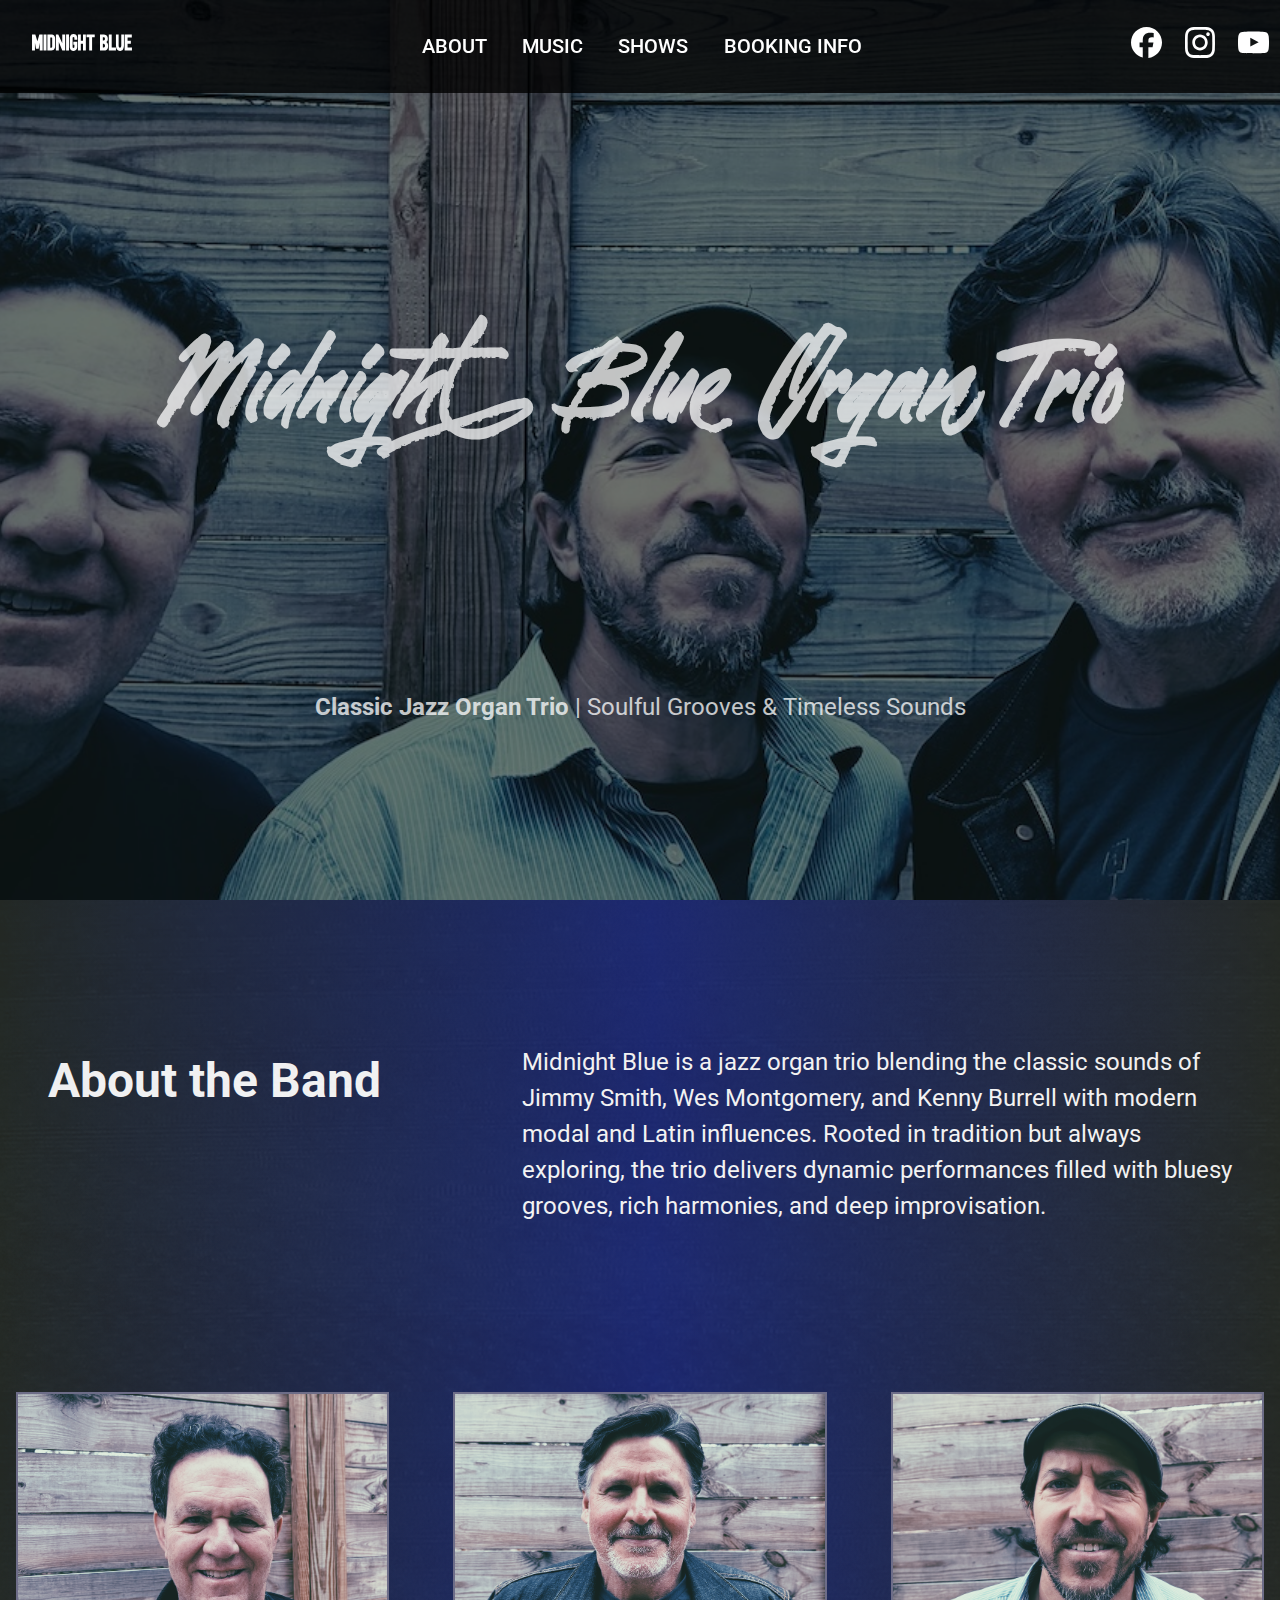
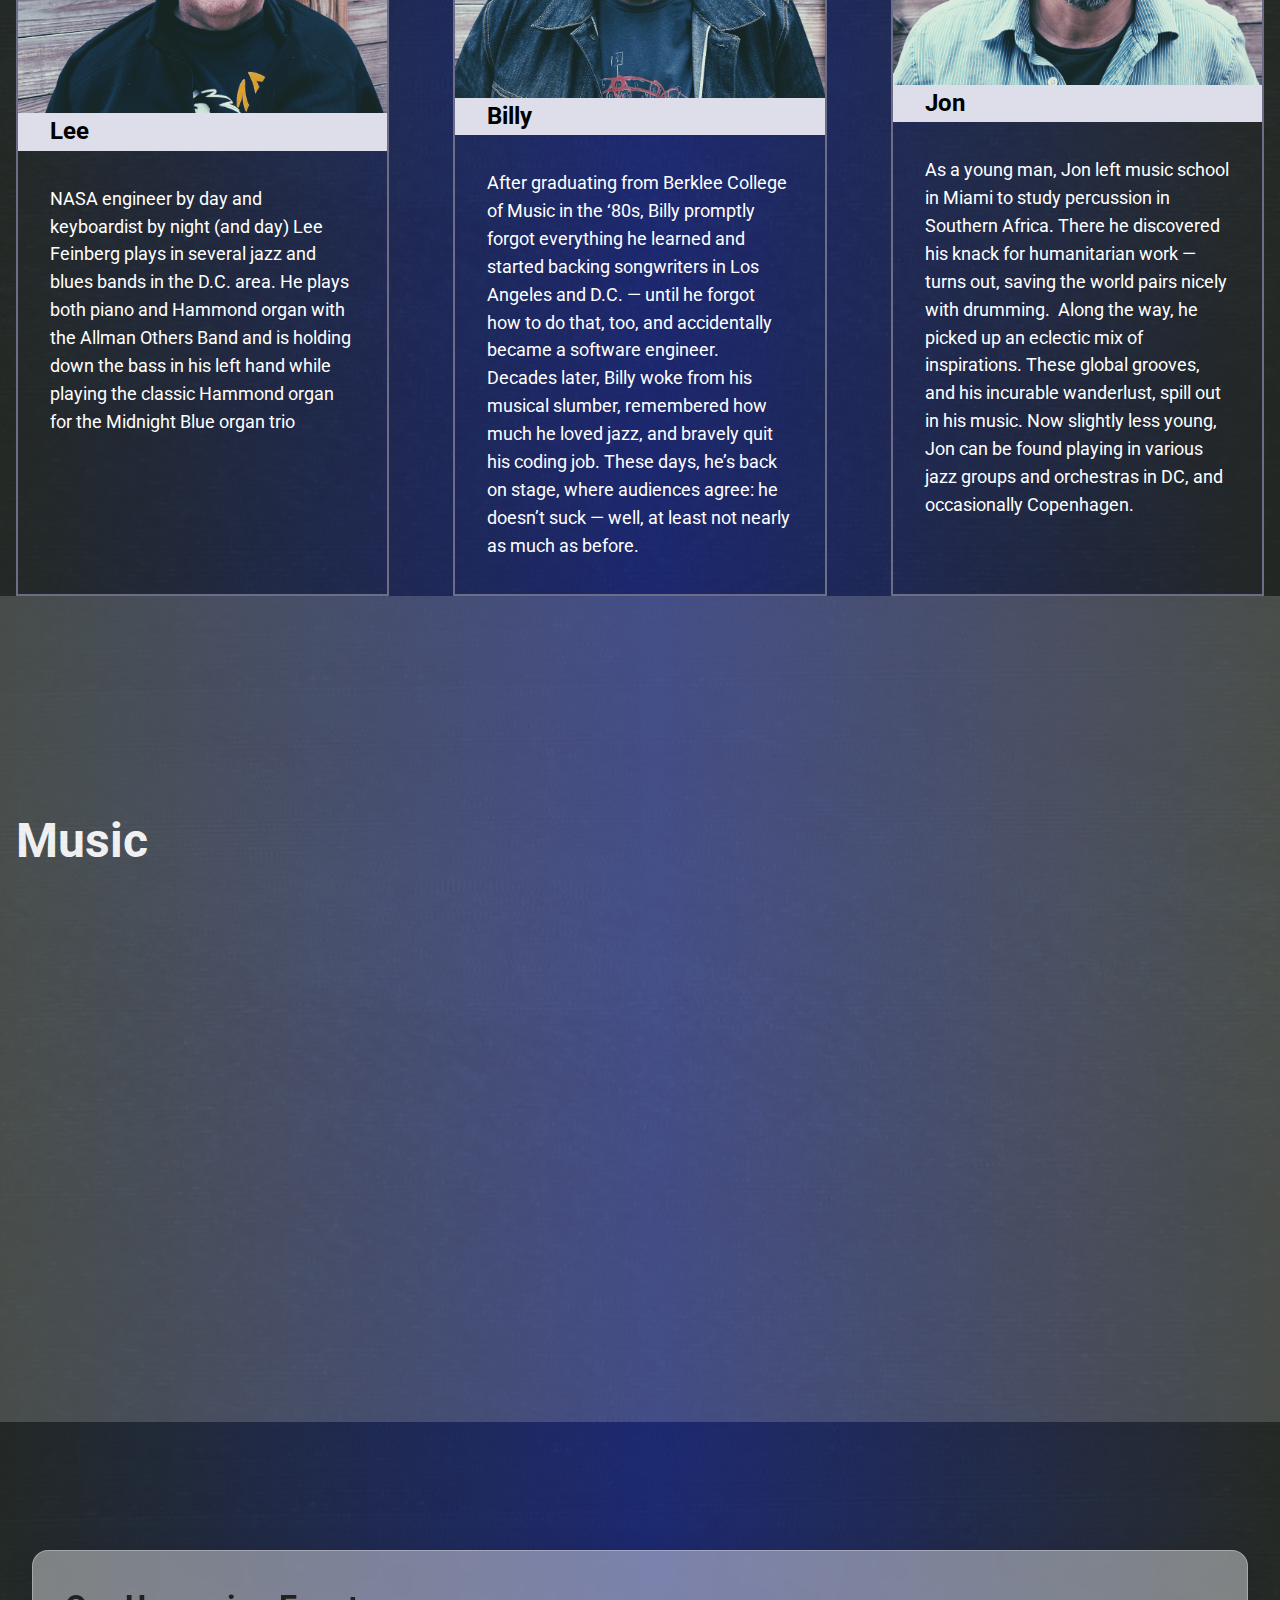
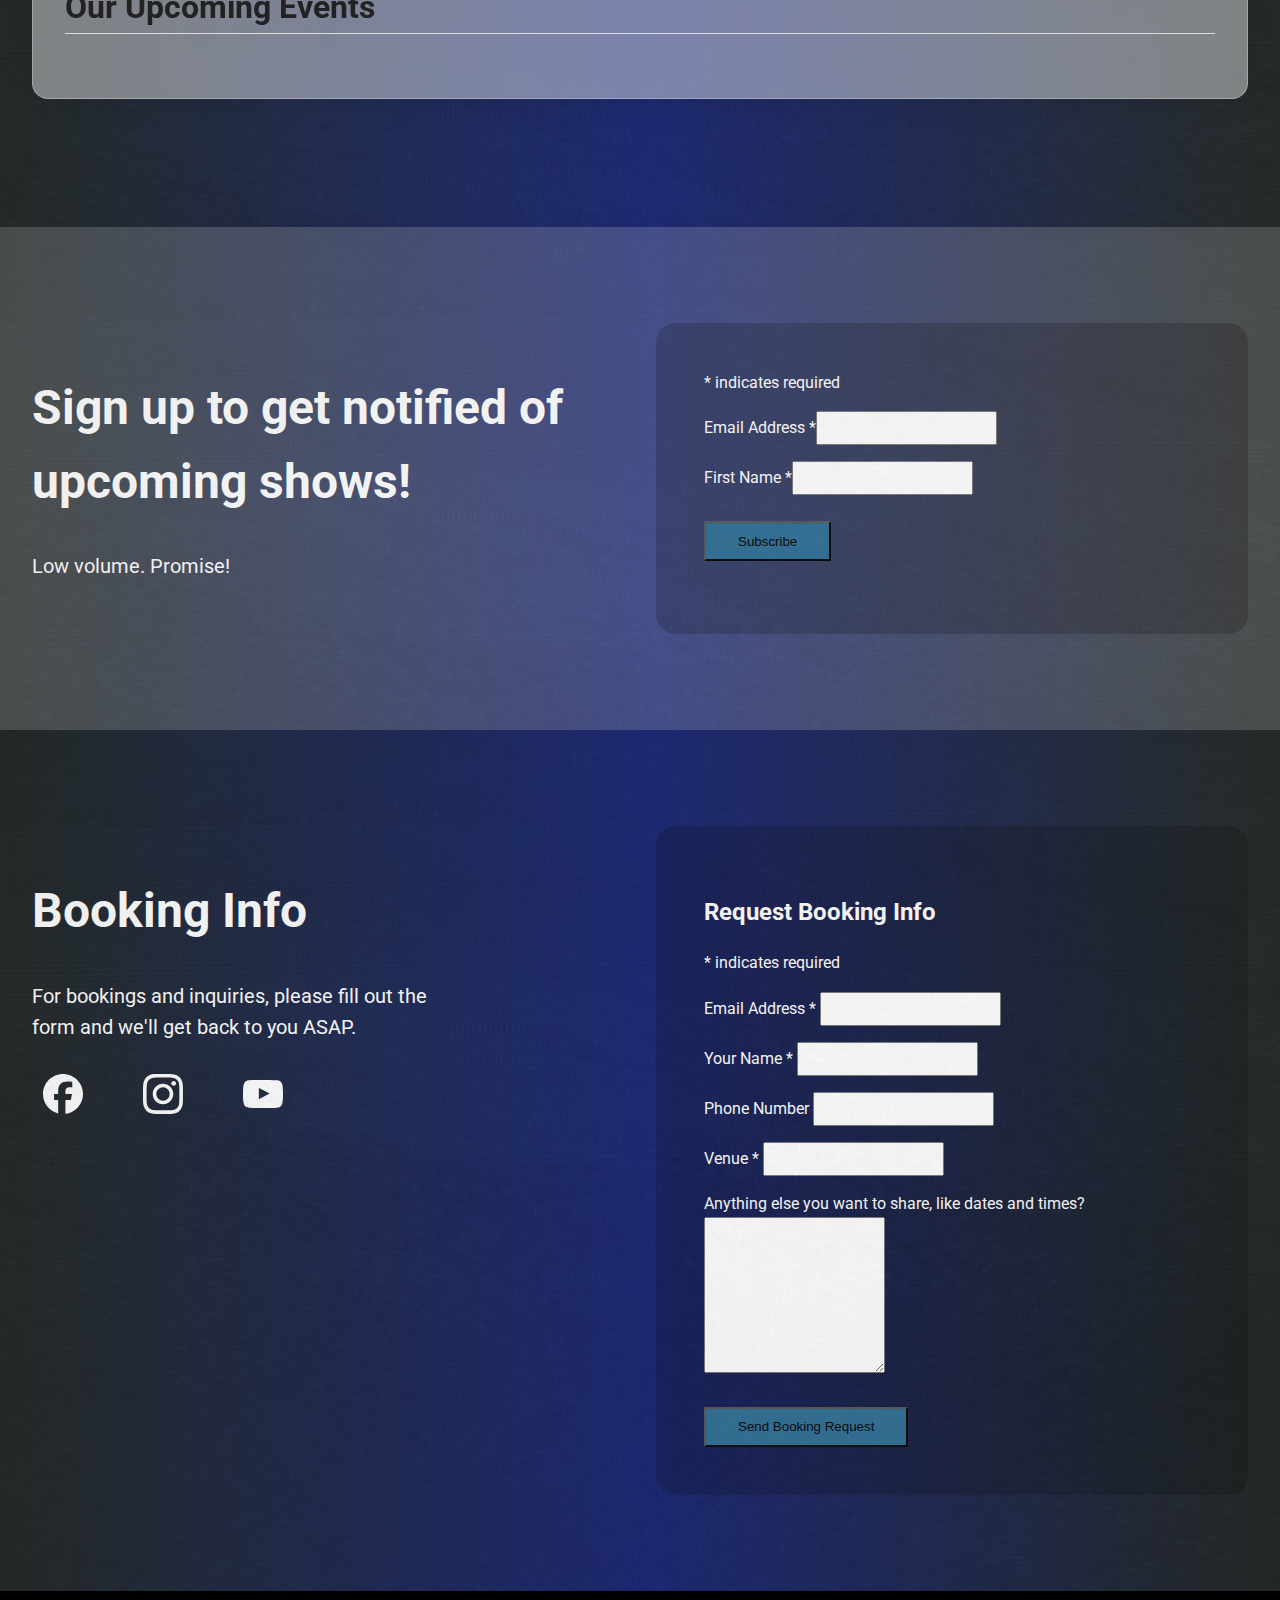
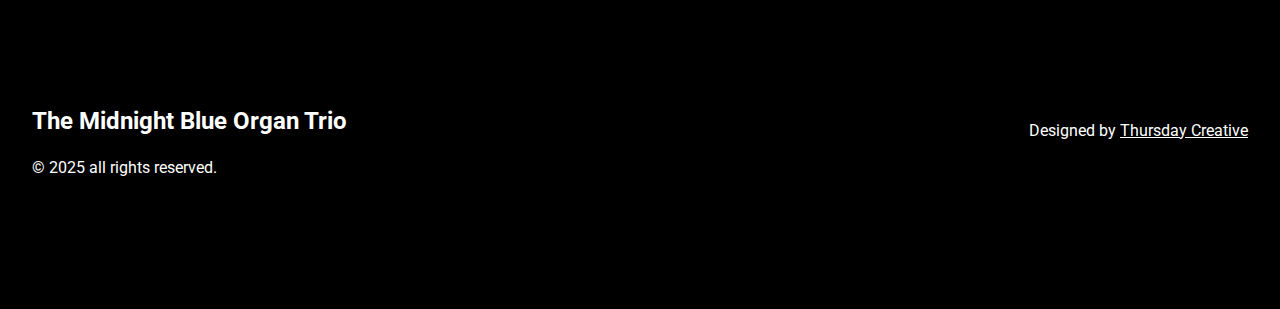
==== index.html @ f71ef4f4 "Update index.html" ====
<!DOCTYPE html>
<html lang="en">


<head>

     <!-- HTML Meta Tags -->
    <title> The Midnight Blue Organ Trio </title>
    <meta name="description" content="Discover the soulful grooves of the Midnight Blue Organ Trio, a world-renowned jazz trio, blending classic and modern sounds based in Washington, D.C.">

    <link rel="icon" type="image/png" href="images/mbot_logo2.png">

    <meta property="og:title" content="The Midnight Blue Organ Trio ">
    <meta property="og:description" content="Midnight Blue Organ Trio: where vintage jazz cool gets a fresh D.C. shine &mdash; think smoky clubs, crisp suits, and the occasional odd meter.">
    <meta property="og:image" content="https://www.midnightblueorgantrio.com/images/web_snapshot.png">
    <meta property="og:url" content="https://www.midnightblueorgantrio.com/">
    <meta property="og:type" content="website">

    <meta name="viewport" content="width=device-width, initial-scale=1.0">
    <!-- Css -->
    <link href="//cdn-images.mailchimp.com/embedcode/classic-061523.css" rel="stylesheet" type="text/css">
    <link href="css/main.css" rel="stylesheet" type="text/css" media="all" />
    <link href="css/fonts.css" rel="stylesheet" type="text/css" media="all" />

    <link rel="preconnect" href="https://fonts.googleapis.com">
    <link rel="preconnect" href="https://fonts.gstatic.com" crossorigin>
    <link href="https://fonts.googleapis.com/css2?family=Permanent+Marker&display=swap" rel="stylesheet">
    <link
        href="https://fonts.googleapis.com/css2?family=Barlow:ital,wght@0,100;0,200;0,300;0,400;0,500;0,600;0,700;0,800;0,900;1,100;1,200;1,300;1,400;1,500;1,600;1,700;1,800;1,900&family=Permanent+Marker&display=swap"
        rel="stylesheet">
    <link href="//fonts.googleapis.com/css?family=Roboto:300,400,500" rel="stylesheet">
</head>

<body>



    <header class="header">

        <div class="header__wrapper ">
            <div class="header__logo">
                <a class="logo" href="#wrapper">
                    <img src="images/mbotloog.svg" />
                </a>
            </div>
            <nav class="main-nav" aria-label="Main Navigation">
                <div class="toggle-mobile-but">
                    <a href="#" class="mobile-but" aria-label="Toggle navigation">
                        <div class="lines"></div>
                    </a>
                </div>
                <ul class="main-nav__nav">
                    <li><a href="#about">About</a></li>
                    <li><a href="#music">Music</a></li>
                    <li><a href="#events">Shows</a></li>
                    <li><a href="#contact">Booking Info</a></li>
                </ul>
            </nav>

            <nav class="social-nav" aria-label="Social Media Links">
                <ul class="main-nav__social">
                    <li>
                        <a href="https://www.facebook.com/" aria-label="Facebook">
                            <img src="images/fb.svg" alt="" aria-hidden="true">
                        </a>
                    </li>
                    <li>
                        <a href="http://instagram.com" aria-label="Instagram">
                            <img src="images/insta.svg" alt="" aria-hidden="true">
                        </a>
                    </li>
                    <li>
                        <a href="https://www.youtube.com/" aria-label="YouTube">
                            <img src="images/youtube.svg" alt="" aria-hidden="true">
                        </a>
                    </li>
                </ul>
            </nav>
        </div>
    </header>



    <!--Hero section-->
    <section class="hero">
        <figure class="hero__background" role="img" aria-label="Band performing live"></figure>
        <div class="hero__content">
            <h1 class="hero__title"><span>Midnight Blue Organ Trio</span><!--Organ Trio-->&nbsp;</h1>
            <h2 class="hero__subtitle"><strong>Classic Jazz Organ Trio</strong> <span>|</span> Soulful Grooves &
                Timeless Sounds
            </h2>

        </div>

    </section>
    <!--End hero section-->



    <!--About section-->
    <section id="about" class="about">
        <article class="about__wrapper">
            <header>
                <h3>About the Band</h3>
            </header>
            <div class="about__desc">
                <p>Midnight Blue is a jazz organ trio blending the classic sounds of Jimmy Smith, Wes Montgomery,
                    and Kenny Burrell with modern modal and Latin influences. Rooted in tradition but always
                    exploring, the trio delivers dynamic performances filled with bluesy grooves, rich harmonies,
                    and deep improvisation.</p>
            </div>
        </article>

    </section>
    <section class="about-bio">
        <div class="about-bio__wrapper">
            <figure>
                <img src="images/lee.png" alt="Organ Player Lee">
                <header>
                    <h4>Lee</h4>
                </header>
                <div>
                    <p> NASA engineer by day and  keyboardist by night (and day) Lee Feinberg plays in several jazz and blues bands 
                        in the D.C. area. He plays both piano and Hammond organ with the Allman Others Band and is holding down 
                        the bass in his left hand while playing the classic Hammond organ for the Midnight Blue organ trio</p>
                </div>
            </figure>
            <figure>
                <img src="images/billy.png" alt="Billy Guitar Player">
                <header>
                    <h4>Billy</h4>
                </header>
                <div>
                    <p>After graduating from Berklee College of Music in the ‘80s, Billy promptly forgot everything he
                        learned and started backing songwriters in Los Angeles and D.C. — until he forgot how to do
                        that, too, and accidentally became a software engineer. Decades later, Billy woke from his
                        musical slumber, remembered how much he loved jazz, and bravely quit his coding job. These days,
                        he’s back on stage, where audiences agree: he doesn’t suck — well, at least not nearly as much as
                        before.</p>
                </div>
            </figure>
            <figure>
                <img src="images/jon.png" alt="Jon Drummer">
                <header>
                    <h4>Jon</h4>
                </header>
                <div>
                    <p> 
                        As a young man, Jon left music school in Miami to study percussion in Southern Africa. 
                        There he discovered his knack for humanitarian work — turns out, saving the world pairs nicely with drumming. 
                        Along the way, he picked up an eclectic mix of inspirations. These global grooves, and his incurable wanderlust, 
                        spill out in his music. Now slightly less young, Jon can be found playing in various jazz groups and orchestras in DC, 
                        and occasionally Copenhagen. 

                    </p>
                </div>
            </figure>
        </div>
    </section>


    <!--  Video Section-->
   <!--
    <section id="video" class="video">
        <article class="video__wrapper">
            <header>
                <h3>Videos</h3>
            </header>
       
      When we have actual videos, we can put them here:

            <div class="video__grid">
                <figure class="video__grid-wrapper">
                    <iframe src="https://www.youtube.com/embed/ID_OF_VIDEO" title="TITLE OF VIDEO" allowfullscreen></iframe>
                </figure>
                <figure class="video__grid-wrapper">
                   <iframe src="https://www.youtube.com/embed/ID_OF_VIDEO" title="TITLE OF VIDEO" allowfullscreen></iframe>
                </figure>
                <figure class="video__grid-wrapper">
                    <iframe src="https://www.youtube.com/embed/ID_OF_VIDEO" title="TITLE OF VIDEO" allowfullscreen></iframe>
                </figure>
            </div>
   
        </article>
    </section>
    -->



    <!--  Music Section-->


    <section id="music" class="music">
        <article class="music__wrapper">
            <header>
                <h3>Music</h3>
                <div id="soundcloud-tracks"></div>
            </header>
            <div class="soundcloud-container">
                <iframe width="500" height="600" scrolling="no" frameborder="no" allow="autoplay"
                    src="https://w.soundcloud.com/player/?url=https%3A//api.soundcloud.com/playlists/1983119284&color=%23dbb120&auto_play=false&hide_related=false&show_comments=true&show_user=false&show_reposts=false&show_teaser=true&visual=true"
                    style="top: 0; left: 0; width: 100%; height: 100%; max-height: 400px; position: absolute; border: 0;max-height: 600px;"></iframe>


            </div>
            </div>
        </article>
    </section>




   <!--  Events Section -->
    <section id="events" class="events">
        <div class="events__wrapper">
            <header class="events__header">
                <h3 class="events__title">Our Upcoming Events</h3>
            </header>
            <div class="events__list"></div>
        </div>
    </section>






<!--~~~~~~~~~~~~~~~~~~~~~~~~~~~~~~~~~~~~~~~~~~~~~~~~~~~~~~~~~~~~~~~~~~~~~~~~
  
          Subscribe form for friends, fans, and family:  
  
~~~~~~~~~~~~~~~~~~~~~~~~~~~~~~~~~~~~~~~~~~~~~~~~~~~~~~~~~~~~~~~~~~~~~~~~~~-->
    <section id="mc_embed_shell" class="subscribe">

        <div class="subscribe__wrapper">
            <header>
                <h3>Sign up  to get notified of upcoming shows!</h3>
                <p>Low volume. Promise!</p>
            </header>
            <div id="mc_embed_signup">

              <!-- START Mailchip code -->
              
                <form action="https://if.us10.list-manage.com/subscribe/post?u=7f74bcba8dbf7f096bf95f869&amp;id=100939d936&amp;f_id=0097c8e5f0"
                    method="post" 
                    id="mc-embedded-subscribe-form" 
                    name="mc-embedded-subscribe-form" 
                    class="gig-form validate"
                    target="_blank">
                    <div id="mc_embed_signup_scroll">
                        <div class="indicates-required"><span class="asterisk">*</span> indicates required</div>
                        <div class="mc-field-group"><label for="mce-EMAIL">Email Address <span
                                    class="asterisk">*</span></label><input type="email" name="EMAIL"
                                class="required email" id="mce-EMAIL" required="" value=""></div>
                        <div class="mc-field-group"><label for="mce-FNAME">First Name <span
                                    class="asterisk">*</span></label><input type="text" name="FNAME"
                                class="required text" id="mce-FNAME" required="" value=""></div>
                        <!-- <div class="mc-field-group"><label for="mce-PHONE">Phone </label><input type="text" name="PHONE"
                                class="REQ_CSS" id="mce-PHONE" value=""></div> -->
                        <div id="mce-responses" class="clear foot">
                            <div class="response" id="mce-error-response" style="display: none;"></div>
                            <div class="response" id="mce-success-response" style="display: none;"></div>
                        </div>
                        <div aria-hidden="true" style="position: absolute; left: -5000px;">
                            /* real people should not fill this in and expect good things - do not remove this or risk form bot signups */
                            <input type="text" name="b_7f74bcba8dbf7f096bf95f869_100939d936" tabindex="-1" value="">
                        </div>
                        <div class="optionalParent">
                            <div class="clear foot">
                                <input type="submit" name="subscribe" id="mc-embedded-subscribe" class="button"
                                    value="Subscribe">
                                <p style="margin: 0px auto;"><a href="http://eepurl.com/i_9EIs"
                                        title="Mailchimp - email marketing made easy and fun"><span
                                            style="display: inline-block; background-color: transparent; border-radius: 4px;"><img
                                                class="refferal_badge"
                                                src="https://digitalasset.intuit.com/render/content/dam/intuit/mc-fe/en_us/images/intuit-mc-rewards-text-dark.svg"
                                                alt="Intuit Mailchimp"
                                                style="width: 220px; height: 40px; display: flex; padding: 2px 0px; justify-content: center; align-items: center;"></span></a>
                                </p>
                            </div>
                        </div>
                    </div>
                </form>

            </div>
        </div>
        <script type="text/javascript" src="//s3.amazonaws.com/downloads.mailchimp.com/js/mc-validate.js"></script>
        <script
            type="text/javascript">(function ($) { window.fnames = new Array(); window.ftypes = new Array(); fnames[0] = 'EMAIL'; ftypes[0] = 'email'; fnames[1] = 'FNAME'; ftypes[1] = 'text'; fnames[4] = 'PHONE'; ftypes[4] = 'phone'; fnames[2] = 'LNAME'; ftypes[2] = 'text'; fnames[3] = 'ADDRESS'; ftypes[3] = 'address'; fnames[5] = 'BIRTHDAY'; ftypes[5] = 'birthday'; fnames[6] = 'COMPANY'; ftypes[6] = 'text'; }(jQuery)); var $mcj = jQuery.noConflict(true);</script>

        <!-- End Mailchip Code -->
      
    </section>

    </section>



    <section id="contact" class="contact">

        <div class="subscribe__wrapper">
            <header>
                <h3>Booking Info</h3>
                <p>For bookings and inquiries, please fill out the form and we'll get back to you ASAP.</p>
                <ul class="main-nav__social">
                    <li>
                        <a href="https://www.facebook.com/" aria-label="Facebook">
                            <img src="images/fb.svg" alt="" aria-hidden="true">
                        </a>
                    </li>
                    <li>
                        <a href="http://instagram.com" aria-label="Instagram">
                            <img src="images/insta.svg" alt="" aria-hidden="true">
                        </a>
                    </li>
                    <li>
                        <a href="https://www.youtube.com/" aria-label="YouTube">
                            <img src="images/youtube.svg" alt="" aria-hidden="true">
                        </a>
                    </li>
                </ul>
            </header>






<!--~~~~~~~~~~~~~~~~~~~~~~~~~~~~~~~~~~~~~~~~~~~~~~~~~~~~~~~~~~~~~~~~~~~~~~~~
  
          Booking Interest form for venues  
  
~~~~~~~~~~~~~~~~~~~~~~~~~~~~~~~~~~~~~~~~~~~~~~~~~~~~~~~~~~~~~~~~~~~~~~~~~~-->
<!-- START Mailchimp Code. Omit Stylesheet info from MC code. class="gig-form" to form tag-->


<div id="mc_embed_signup">

    <form action="https://if.us10.list-manage.com/subscribe/post?u=7f74bcba8dbf7f096bf95f869&amp;id=100939d936&amp;f_id=009fc8e5f0" 
        method="post" 
        id="mc-embedded-subscribe-form" 
        name="mc-embedded-subscribe-form" 
        class="gig-form validate" 
        target="_blank">

        <div id="mc_embed_signup_scroll"><h2>Request Booking Info</h2>
            <div class="indicates-required"><span class="asterisk">*</span> indicates required</div>
            
            <div class="mc-field-group"><label for="mce-EMAIL">Email Address <span class="asterisk">*</span></label>
              
              <input type="email" name="EMAIL" class="required email" id="mce-EMAIL" required="" value=""></div>
              <div class="mc-field-group"><label for="mce-FNAME">Your Name <span class="asterisk">*</span></label>
                
                <input type="text" name="FNAME" class=" text" id="mce-FNAME" value=""></div><div class="mc-field-group"><label for="mce-PHONE">Phone Number </label>
                
                <input type="text" name="PHONE" class="REQ_CSS" id="mce-PHONE" value=""></div><div class="mc-field-group"><label for="mce-COMPANY">Venue <span
                                    class="asterisk">*</span></label>
                
                <input type="text" name="COMPANY" class=" text" id="mce-COMPANY" value=""></div><div class="mc-field-group"><label for="mce-MMERGE2">Anything else you want to share, like dates and times? </label>

                <textarea rows="10" type="text" name="MMERGE2" class="text" id="mce-MMERGE2" value=""></textarea>
            
            </div>
          
        <div id="mce-responses" class="clear foot">
            <div class="response" id="mce-error-response" style="display: none;"></div>
            <div class="response" id="mce-success-response" style="display: none;"></div>
        </div>

    <div aria-hidden="true" style="position: absolute; left: -5000px;">
        /* real people should not fill this in and expect good things - do not remove this or risk form bot signups */
        <input type="text" name="b_7f74bcba8dbf7f096bf95f869_100939d936" tabindex="-1" value="">
    </div>
        <div class="optionalParent">
            <div class="clear foot">
                <input type="submit" name="subscribe" id="mc-embedded-subscribe" class="button" value="Send Booking Request">

                <!--
                <p style="margin: 0px auto;"><a href="http://eepurl.com/i_9EIs" title="Mailchimp - email marketing made easy and fun"><span style="display: inline-block; background-color: transparent; border-radius: 4px;"><img class="refferal_badge" src="https://digitalasset.intuit.com/render/content/dam/intuit/mc-fe/en_us/images/intuit-mc-rewards-text-dark.svg" alt="Intuit Mailchimp" style="width: 220px; height: 40px; display: flex; padding: 2px 0px; justify-content: center; align-items: center;"></span></a></p>
                -->
            </div>
        </div>
    </div>
</form>
</div>

<!--  Do we need this JS twice? 
<script type="text/javascript" src="//s3.amazonaws.com/downloads.mailchimp.com/js/mc-validate.js"></script><script type="text/javascript">(function($) {window.fnames = new Array(); window.ftypes = new Array();fnames[0]='EMAIL';ftypes[0]='email';fnames[1]='FNAME';ftypes[1]='text';fnames[4]='PHONE';ftypes[4]='phone';fnames[6]='COMPANY';ftypes[6]='text';fnames[2]='MMERGE2';ftypes[2]='text';}(jQuery));var $mcj = jQuery.noConflict(true);</script></div>
-->
          
           

  <!-- END Mailchimp Code -->
      
    </section>

    </section>



    <!--
    <section id="press-kit">
        <h2>Press Kit</h2>
        I'd love to put a widget here for venues that allow them to customize a poster and other promotional material
        they can print and use at venuee!
    </section>


-->


    <!--End contact section-->
    <footer class="footer">
        <div class="footer__wrapper">

            <div>
                <h4>The Midnight Blue Organ Trio</h4>
                <p> &copy; 2025 all rights reserved.
                </p>
            </div>
            <p class="sneaky-ish-self-promotion">Designed by <a href="http://thursdaycreative.agency/">Thursday
                    Creative</a>
            </p>
        </div>


    </footer>


<!-- Should load and populate the calendar -->
<script type="text/javascript" src="js/scripts.js"></script>



</body>

</html>
---- css/main.css ----
body {
  background: linear-gradient(
    90deg,
    rgba(29, 36, 32, 1) 0%,
    rgba(18, 32, 111, 1) 51%,
    rgba(29, 36, 32, 1) 100%
  );
  font-family: Roboto, "Helvetica Neue", Arial, sans-serif;
  color: #ffffff;
  margin: 0;
  font-size: 1rem;
  font-weight: 400;
  line-height: 1.55;
  -moz-osx-font-smoothing: grayscale;
  -webkit-font-smoothing: antialiased;
}


h3 {
  margin-bottom: 2rem;
  font-weight: 700;
  font-size: clamp(1.25rem, -0.9375rem + 7vw, 3rem);
}

section {
  position: relative;
}

section.video:before,
section.music:before,
section:before {
  content: "";
  width: 100%;
  height: 100%;
  background: url("../images/noise.png");
  background-size: cover;
  opacity: 0.1;
  position: absolute;
  top: 0;
  left: 0;
  z-index: 0;
  display: block;
}

/*  HEADER  */

.header {
  background-color: rgba(0, 0, 0, 0.8);
  left: 0;
  right: 0;
  position: fixed;
  top: 0;
  width: 100%;
  z-index: 14;
}

.header__wrapper {
  max-width: 1280px;
  margin: 0 auto;
  display: flex;
  align-items: center;
}

.header__logo {
  padding-left: 1rem;
}

.header .logo {
  display: inline-block;
  margin-left: 1rem;
  width: 100px;
}

.header .logo img {
  width: 100%;
}

.header .logo:hover img {
  opacity: 1;
}

/*  TOP NAV */

.main-nav {
  display: flex;
  max-width: 1280px;
  margin: 0 auto;
  padding: 0 1rem;
}

.main-nav__nav {
  margin-left: auto;
}

.main-nav__social {
  display: grid;
  grid-template-columns: repeat(3, 1fr);
  width: 160px;
}
.main-nav__social li {
  list-style-type: none;
}

.main-nav__social a {
  padding: 0.7rem;
  display: block;
}

.main-nav__social img {
  width: 100%;
}

.main-nav__social a img {
  transition: opacity 0.3s ease-in-out;
}

.main-nav__social a:hover img,
.main-nav__social a:focus img {
  opacity: 0.7;
}

.main-nav__social a[href*="instagram"]:hover img {
  display: flex;
}

.main-nav a {
  color: #fff;
  font-size: 1.25rem;
  text-decoration: none;
}

/*  HERO  */
.hero {
  height: 100vh;
  width: 100vw;
  display: flex;
  align-items: center;
  justify-content: center;
  overflow: hidden;
}


/*  Change the img url here to update band photo/here */
.hero__background {
  position: absolute;
  top: 0;
  left: 0;
  width: 100%;
  height: 100%;
  background: url("../images/band.jpg") no-repeat
    center center / cover;
  z-index: 1;
  margin: 0;
}

.hero__background:before {
  content: "";
  position: absolute;
  top: 0;
  left: 0;
  width: 100%;
  height: 100%;
  background: rgba(0, 0, 0, 0.5);
  z-index: 2;
  background-repeat: no-repeat;
  background-size: cover;
  background-position: center center;
}

.hero__content {
  position: relative;
  z-index: 5;
  max-width: 90%;
  height: auto;
  padding: 2rem;
  opacity: .75;
}

.hero__title {
  display: block;
  font-size: clamp(2.5rem, 5vw, 4.5rem);
  color: #fff;
  line-height: 1;
  font-family: "Gottam";
  text-align: center;
  font-weight: 300;
}

.hero__title span {
  display: block;
  font-size: clamp(2.5rem, 9vw, 6rem);
  color: #fff;
  line-height: 4;
  font-weight: 700;
}

.hero__subtitle {
  font-size: clamp(1rem, 3vw, 1.5rem);
  line-height: 1.5;
  color: #fff;
  font-family: "Roboto", "Helvetica Neue", Arial, sans-serif;
  text-align: center;
  font-weight: 400;
}

/* Bill I added markup for a mobile toggle if necessary. */
.toggle-mobile-but {
  display: none;
}

@media (max-width: 499px) {
  .hero__subtitle strong {
    display: block;
  }
  .hero__subtitle span {
    display: none;
  }
  .hero__title span {
    display: block;
    font-size: 3.3rem;
    margin: 1rem 0;
  }

  .main-nav a {
    font-size: 1rem;
  }

  .header .main-nav li {
    margin: 0 1rem;
  }

  .header .main-nav__nav {
    margin-left: 0;
    padding: 0;
  }
}

/* About */
.about {
  padding: 4rem 1rem;
}

.about__desc p {
  margin-top: 0;
}

.about__desc p {
  font-size: 1.25rem;
  line-height: 1.5;
}

.about-bio__wrapper figure {
  border: 2px solid #6d6d88;
}

.about-bio__wrapper figure img {
  display: block;
  width: 100%;
}

.about-bio__wrapper figure header {
  background-color: #dddee9;
  padding: 0 1rem;
}

.about-bio__wrapper figure h4 {
  color: #000;
  font-size: 1.125rem;
  margin: 0;
}

.about-bio__wrapper figure p {
  font-size: 1rem;
}

.about-bio__wrapper figure div {
  padding: 0 1rem;
}

@media (min-width: 48rem) {
  .about__wrapper {
    display: grid;
    grid-template-columns: 40% 60%;
    align-content: flex-start;
    padding: 2rem;
    max-width: 1280px;
    margin: 0 auto;
    background-size: cover;
  }

  .about header h3 {
    margin: 0;
  }

  .about__desc {
    margin-left: auto;
  }

  .about__desc p {
    font-size: 1.5rem;
  }

  .about-bio__wrapper {
    display: grid;
    grid-template-columns: repeat(3, 1fr);
    max-width: 1280px;
    margin: 0 auto;
    gap: 4rem;
    position: relative;
    z-index: 5;
    padding: 0 1rem;
  }

  .about-bio__wrapper figure {
    margin: 0;
  }

  .about-bio__wrapper figure div {
    padding: 1rem 2rem;
  }

  .about-bio__wrapper figure header {
    padding: 0 2rem;
  }

  .about-bio__wrapper figure h4 {
    font-size: 1.5rem;
  }

  .about-bio__wrapper figure p {
    font-size: 1.125rem;
  }
}

/*  Music  */

.about {
  padding: 7rem 1rem;
}

.music {
  padding: 8rem 2rem;
  background: rgba(240, 240, 240, 0.2);
}

.soundcloud-container {
  position: relative;
  width: 100%;
  max-width: 500px;
  margin: 0 auto;
  padding-bottom: 120%;
  height: 0;
  overflow: hidden;
}

.soundcloud-container iframe {
  position: absolute;
  top: 0;
  left: 0;
  width: 100%;
  height: 100%;
}

@media (min-width: 48rem) {
  .music {
    padding: 10rem 1rem;
  }

  .music__wrapper {
    display: grid;
    grid-template-columns: 170px auto 170px;
    gap: 2rem;
    max-width: 1280px;
    margin: 0 auto;
  }

  .soundcloud-container {
    position: relative;
    width: 100%;
    max-width: 500px;
    margin: 0 auto;
    padding-bottom: 60%;
    height: 0;
    overflow: hidden;
  }
}

/* Events */

#events {
  scroll-margin-top: 100px;
}

.event {
  padding: 3rem 1rem;
  background-color: #f9f9f9;
  border-radius: 8px;
}

.events__wrapper {
  max-width: 1280px;
  margin: 0 auto;
  background: #fff;
  padding: 2rem;
  border-radius: 10px;
  box-shadow: 0 4px 8px rgba(0, 0, 0, 0.1);

  background: rgba(255, 255, 255, 0.42);
  border-radius: 16px;
  box-shadow: 0 4px 30px rgba(0, 0, 0, 0.1);
  backdrop-filter: blur(5px);
  -webkit-backdrop-filter: blur(5px);
  border: 1px solid rgba(255, 255, 255, 0.3);
}

.events__header {
  margin-bottom: 2rem;
  border-bottom: 1px solid #ddd;
}

.events__title {
  font-size: 1.5rem;
  font-weight: bold;
  color: #222;
  margin: 0;
}

.events__list {
  display: flex;
  flex-direction: column;
  gap: 1.5rem;
  overflow-y: auto;

  /* 
   Bill,
   Change this  if you want to limit the height of the events list anything expanding will scroll. 
   
   */
  max-height: 600px;
}

.event {
  padding: 1rem;
  border-bottom: 1px solid #ddd;
}

.event__icon {
  width: 50px;
  height: 50px;
  display: flex;
  align-items: center;
  justify-content: center;
  font-size: 1.5rem;
  background: #093b75;
  color: white;
  border-radius: 50%;
  margin-right: 1rem;
}

.event__details {
  flex: 1;
  display: flex;
  flex-direction: column;
  width: 100%;
}

.event__title,
.event__title a {
  font-size: 1.25rem;
  font-weight: bold;
  margin: 0;
  color: #133e71;
}

.event__meta {
  font-size: 1rem;
  color: #1b1c23;
  display: flex;
  align-items: flex-start;
  margin: 5px 0;
}

.event__meta a {
  text-decoration: none;
  display: flex;
  align-items: center;
  color: #133e71;
}

.event__meta strong {
  margin: 0 5px;
}

.event__meta img {
  width: 1.4rem;
  margin-right: 10px;
}

.event__meta h4,
.event__meta h4 a {
  color: #4a90e2;
  text-decoration: none;
  font-weight: bold;
}

.event__meta a:hover {
  text-decoration: underline;
}

@media (min-width: 48rem) {
  .events {
    padding: 8rem 2rem;
  }
  .events__title {
    font-size: 2rem;
  }

  .event__details {
    display: grid;
    grid-template-columns: repeat(3, auto);
  }
}

/* Hero Section*/

.background-img img {
  display: none;
}
.background-img {
  width: 100%;
  height: 100%;
}
.background-img {
  background-attachment: scroll;
  background-clip: border-box;
  background-color: #000000;
  background-image: none;
  background-origin: padding-box;
  background-position: 50% 50% !important;
  background-repeat: repeat;
  background-size: cover !important;
  height: 100%;
  left: 0;
  position: absolute;
  top: 0;
  width: 100%;
  z-index: 0;
}

/* Main menu */

.main-nav li {
  display: inline-block;
  font-size: 0.75rem;
  margin-left: 1.9625rem;
  text-transform: uppercase;
  font-weight: 500;
}
.main-menu li a,
.main-nav li span {
  color: #ffffff;
  position: relative;
  padding: 1.2rem 0;
}
.main-nav li span.search-ico {
  cursor: pointer;
  color: #ff5252;
}
.hero-content {
  color: #ffffff;
  position: relative;
  text-align: center;
  top: 50%;
  transform: translateY(-50%);
  -webkit-transform: translateY(-50%);
  -moz-transform: translateY(-50%);
  -ms-transform: translateY(-50%);
  -o-transform: translateY(-50%);
  z-index: 5;
}

/***  Signup Form **/
.subscribe {
  padding: 3rem 1rem;
  background: rgba(240, 240, 240, 0.2);
}

#mc_embed_signup .gig-form .indicates-required {
  text-align: left;
  margin-bottom: 1rem;
}

#mc_embed_signup form.gig-form {
  padding: 3rem;
  background: rgba(0, 0, 0, 0.2);
  border-radius: 20px;
}

#mc_embed_signup .gig-form input {
  height: 30px;
  padding: 0;
}

#mc_embed_signup .gig-form .mc-field-group {
  padding-bottom: 1rem;
}

#mc_embed_signup .gig-form .asterisk {
  line-height: 10px;
}
.refferal_badge {
  display: none !important;
}

#mc_embed_signup .gig-form .button {
  height: 40px;
  padding: 0 2rem;
  background-color: #2b6c93;
  margin-top: 10px;
}

#mc_embed_signup .gig-form .button:hover {
  background-color: #184a6a;
}

.subscribe__wrapper .main-nav__social {
  width: 300px;
  padding: 0;
}

.subscribe__wrapper .main-nav__social a {
  width: 40px;
}

@media (max-width: 47.5rem) {
  .main-nav__social {
    display: none;
  }

  .header__logo {
    display: none;
  }
}

@media (min-width: 48rem) {
  .subscribe {
    padding: 6rem 2rem;
  }

  .subscribe__wrapper {
    display: grid;
    grid-template-columns: repeat(2, 1fr);
    gap: 2rem;
    max-width: 1280px;
    margin: 0 auto;
  }

  .subscribe__wrapper header p {
    font-size: 1.25rem;
    max-width: 70%;
  }
}

.contact {
  padding: 3rem 1rem;
}

@media (min-width: 48rem) {
  .contact {
    padding: 6rem 2rem;
  }
}

/* Footer */

.footer {
  background-color: #000;
  color: #fff;
  padding: 2rem 1rem;
}

.footer__wrapper {
  max-width: 1280px;
  margin: 0 auto;
  display: grid;
  justify-content: space-between;
  grid-template-columns: repeat(2, 1fr);
  gap: 2rem;
}

.footer__wrapper h4 {
  font-size: 1.5rem;
  margin: 0;
}

.sneaky-ish-self-promotion {
  margin-left: auto;
}

.sneaky-ish-self-promotion a {
  color: #fff;
}

.sneaky-ish-self-promotion a:hover {
  color: #b5b5b5;
}

@media (min-width: 48rem) {
  .footer__wrapper {
    padding: 5rem 1rem;
  }
}

/* Video */
.video {
  padding: 4rem 1rem;
}

.video__grid figure {
  margin-bottom: 1rem;
}

.video__grid-wrapper {
  position: relative;
  padding-bottom: 56.25%; /* 16:9 Aspect Ratio, it might need to change  */
  height: 0;
  overflow: hidden;
  max-width: 100%;
  width: 100%;
  margin: 0;
}

.video__wrapper iframe {
  position: absolute;
  top: 0;
  left: 0;
  width: 100%;
  height: 100%;
  border: none;
}

@media (min-width: 48rem) {
  .video {
    padding: 10rem 2rem;
  }
  .video__wrapper {
    max-width: 1280px;
    margin: 0 auto;
  }
  .video__grid {
    display: grid;
    grid-template-columns: repeat(auto-fill, minmax(300px, 1fr));
    gap: 1.5rem;
    padding: 1rem;
  }
}
---- css/fonts.css ----
@font-face {
  font-family: Gottam;
  src: url("../font/Gottam.woff2");
}
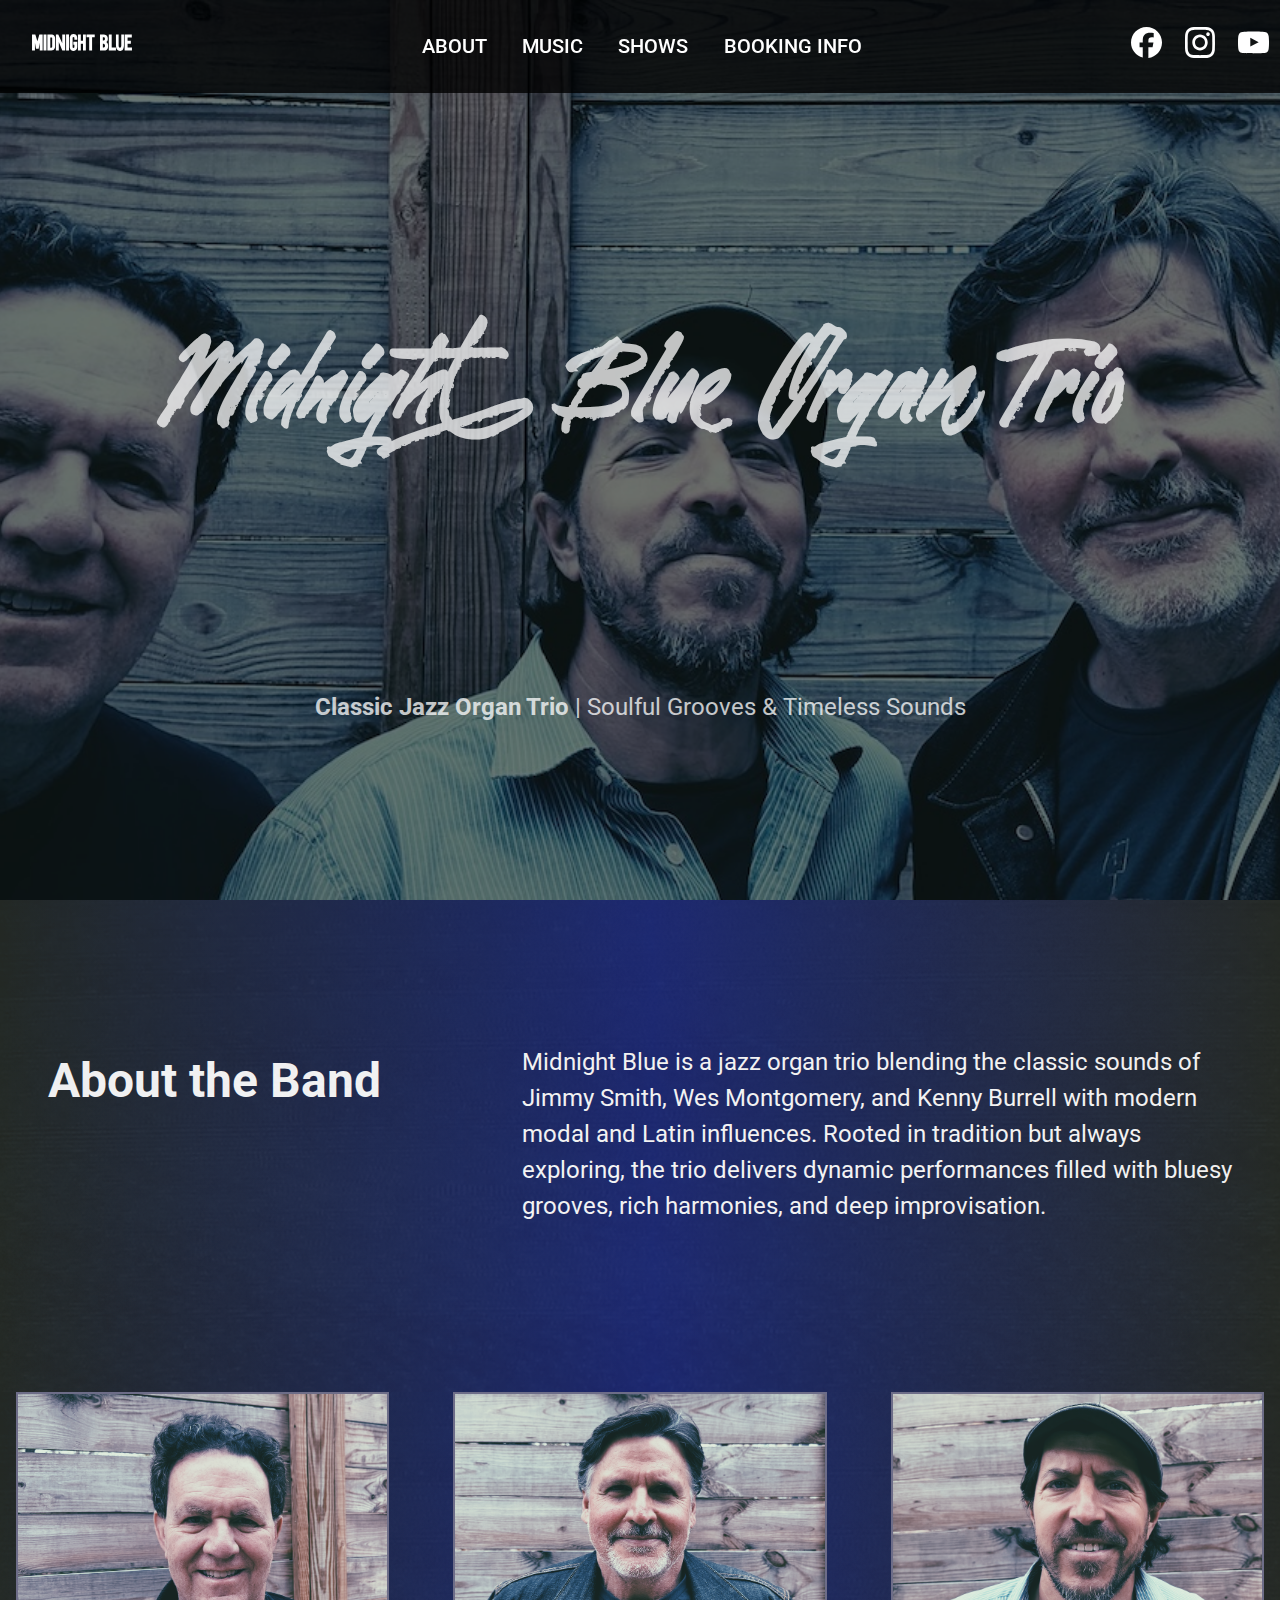
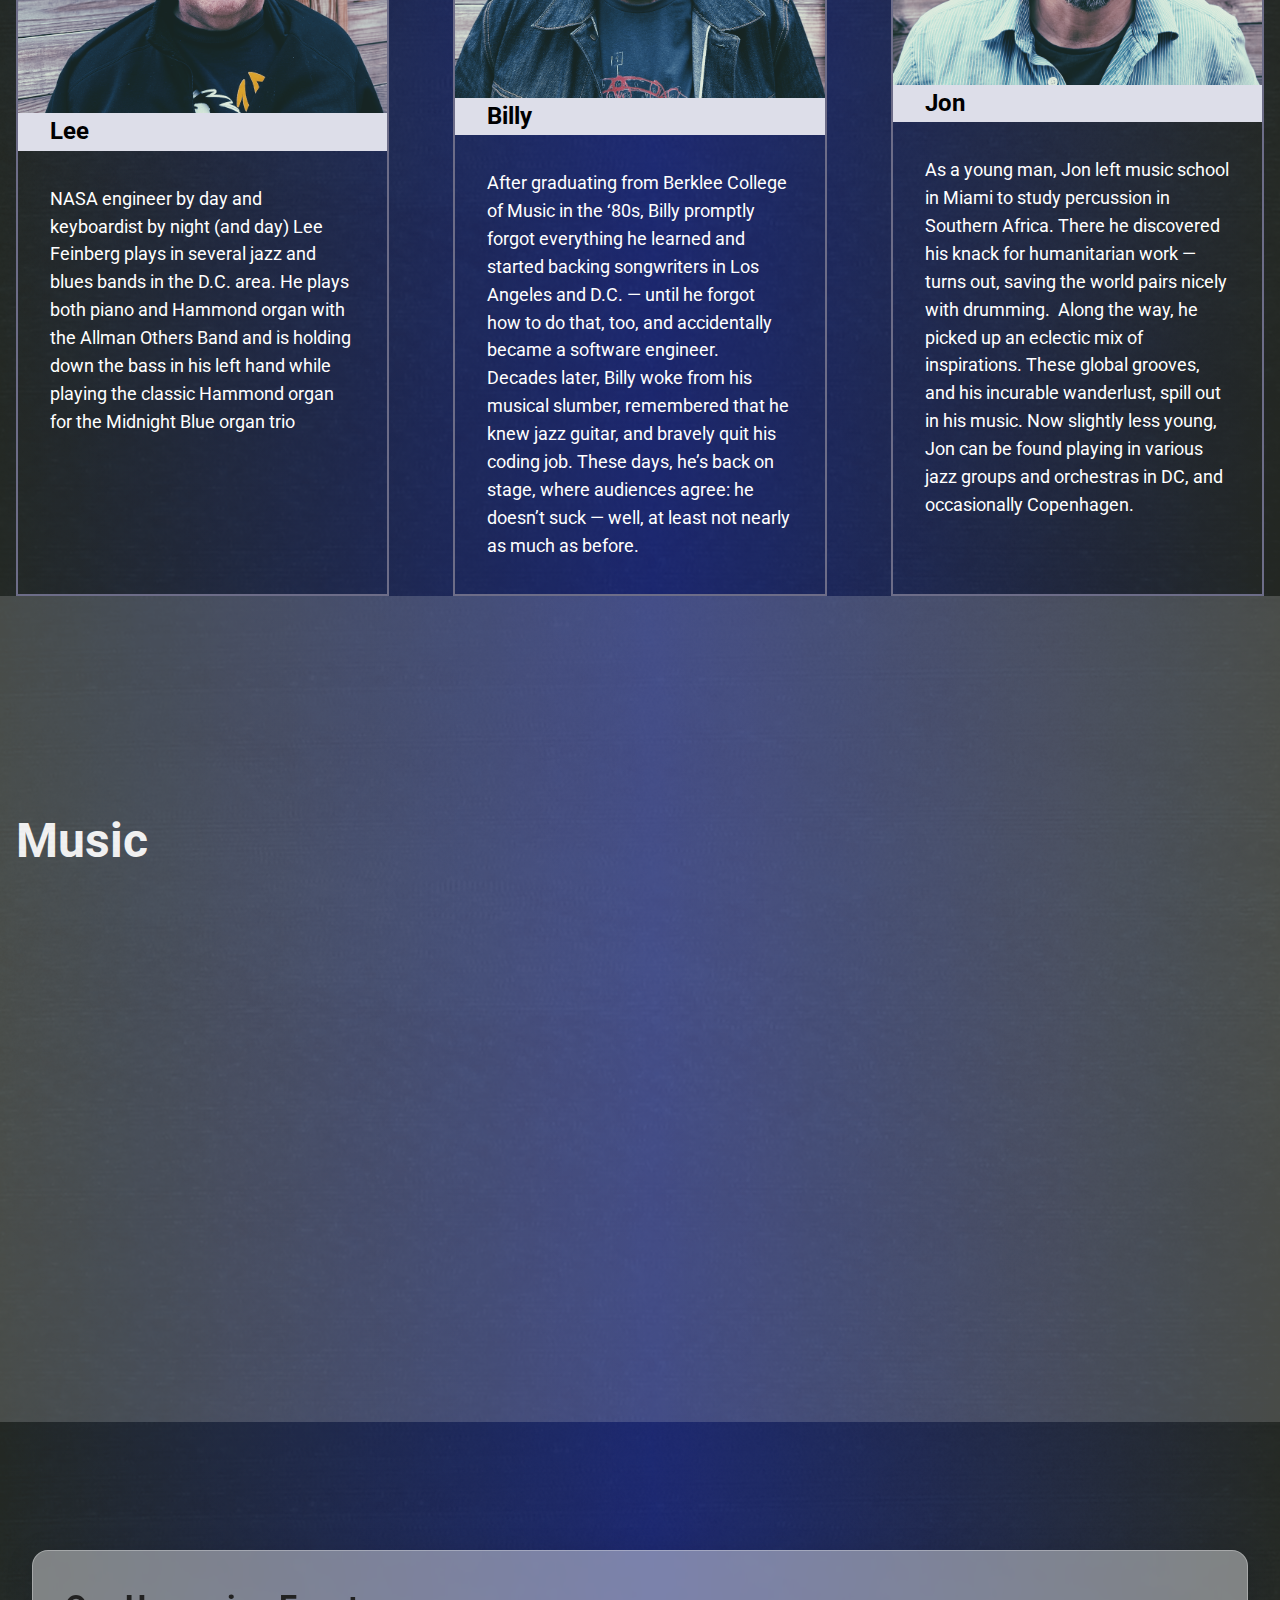
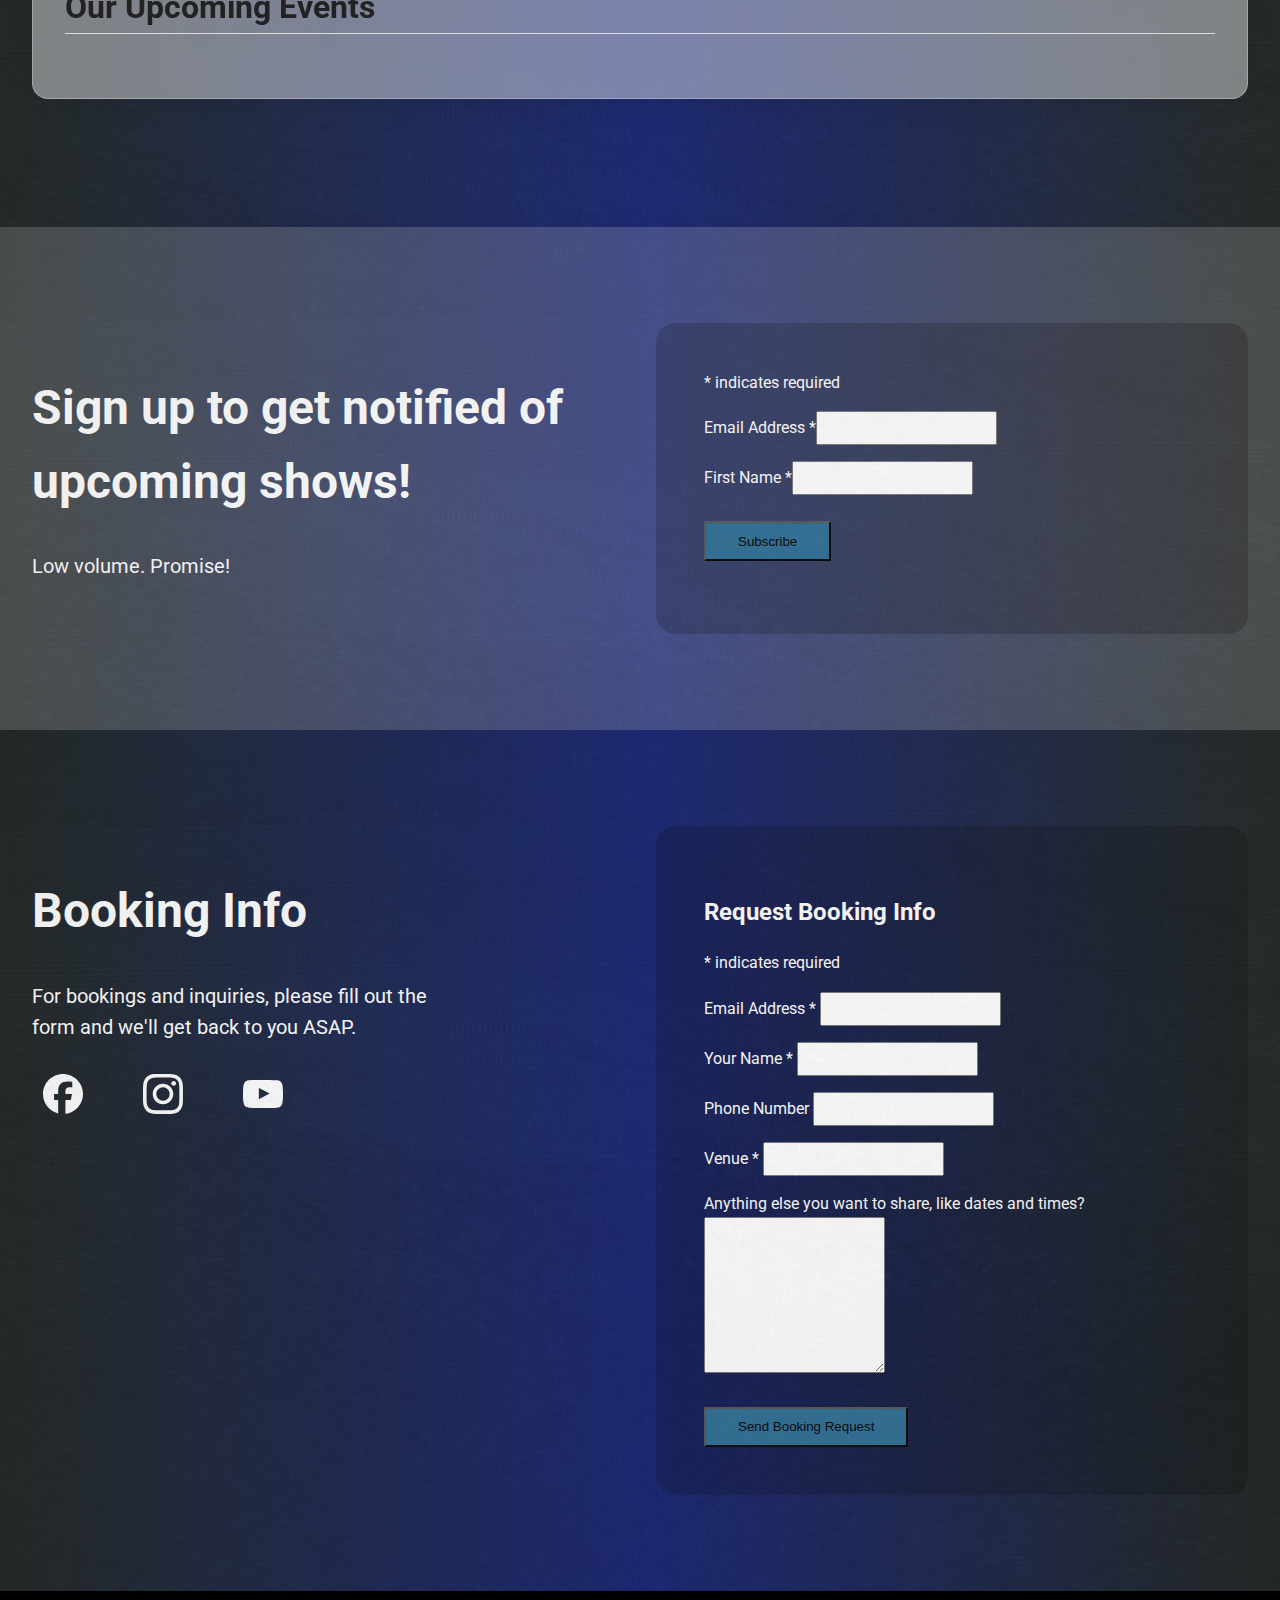
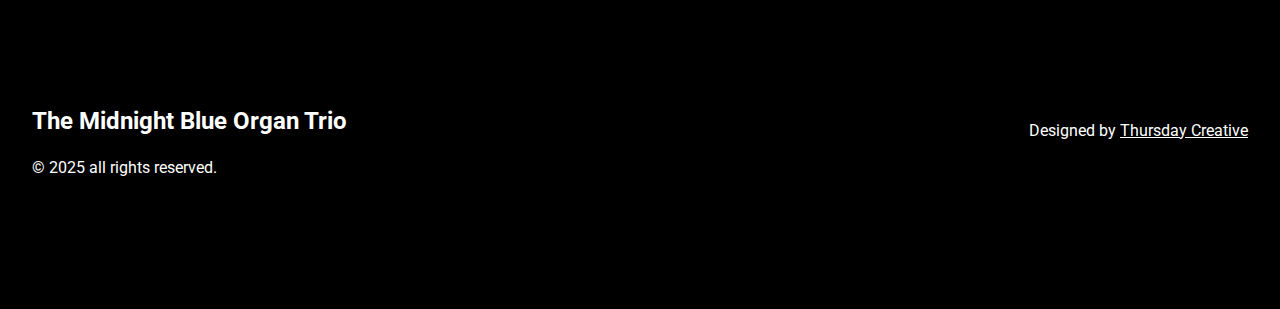
==== commit df2df693: "add link icon and update index w/insta" ====
--- a/index.html
+++ b/index.html
@@ -65,7 +65,7 @@
                         </a>
                     </li>
                     <li>
-                        <a href="http://instagram.com" aria-label="Instagram">
+                        <a href="https://www.instagram.com/mblu63/" aria-label="Instagram">
                             <img src="images/insta.svg" alt="" aria-hidden="true">
                         </a>
                     </li>
@@ -134,7 +134,7 @@
                     <p>After graduating from Berklee College of Music in the ‘80s, Billy promptly forgot everything he
                         learned and started backing songwriters in Los Angeles and D.C. — until he forgot how to do
                         that, too, and accidentally became a software engineer. Decades later, Billy woke from his
-                        musical slumber, remembered how much he loved jazz, and bravely quit his coding job. These days,
+                        musical slumber, remembered that he knew jazz guitar, and bravely quit his coding job. These days,
                         he’s back on stage, where audiences agree: he doesn’t suck — well, at least not nearly as much as
                         before.</p>
                 </div>
@@ -309,7 +309,7 @@
                         </a>
                     </li>
                     <li>
-                        <a href="http://instagram.com" aria-label="Instagram">
+                        <a href="https://www.instagram.com/mblu63/" aria-label="Instagram">
                             <img src="images/insta.svg" alt="" aria-hidden="true">
                         </a>
                     </li>
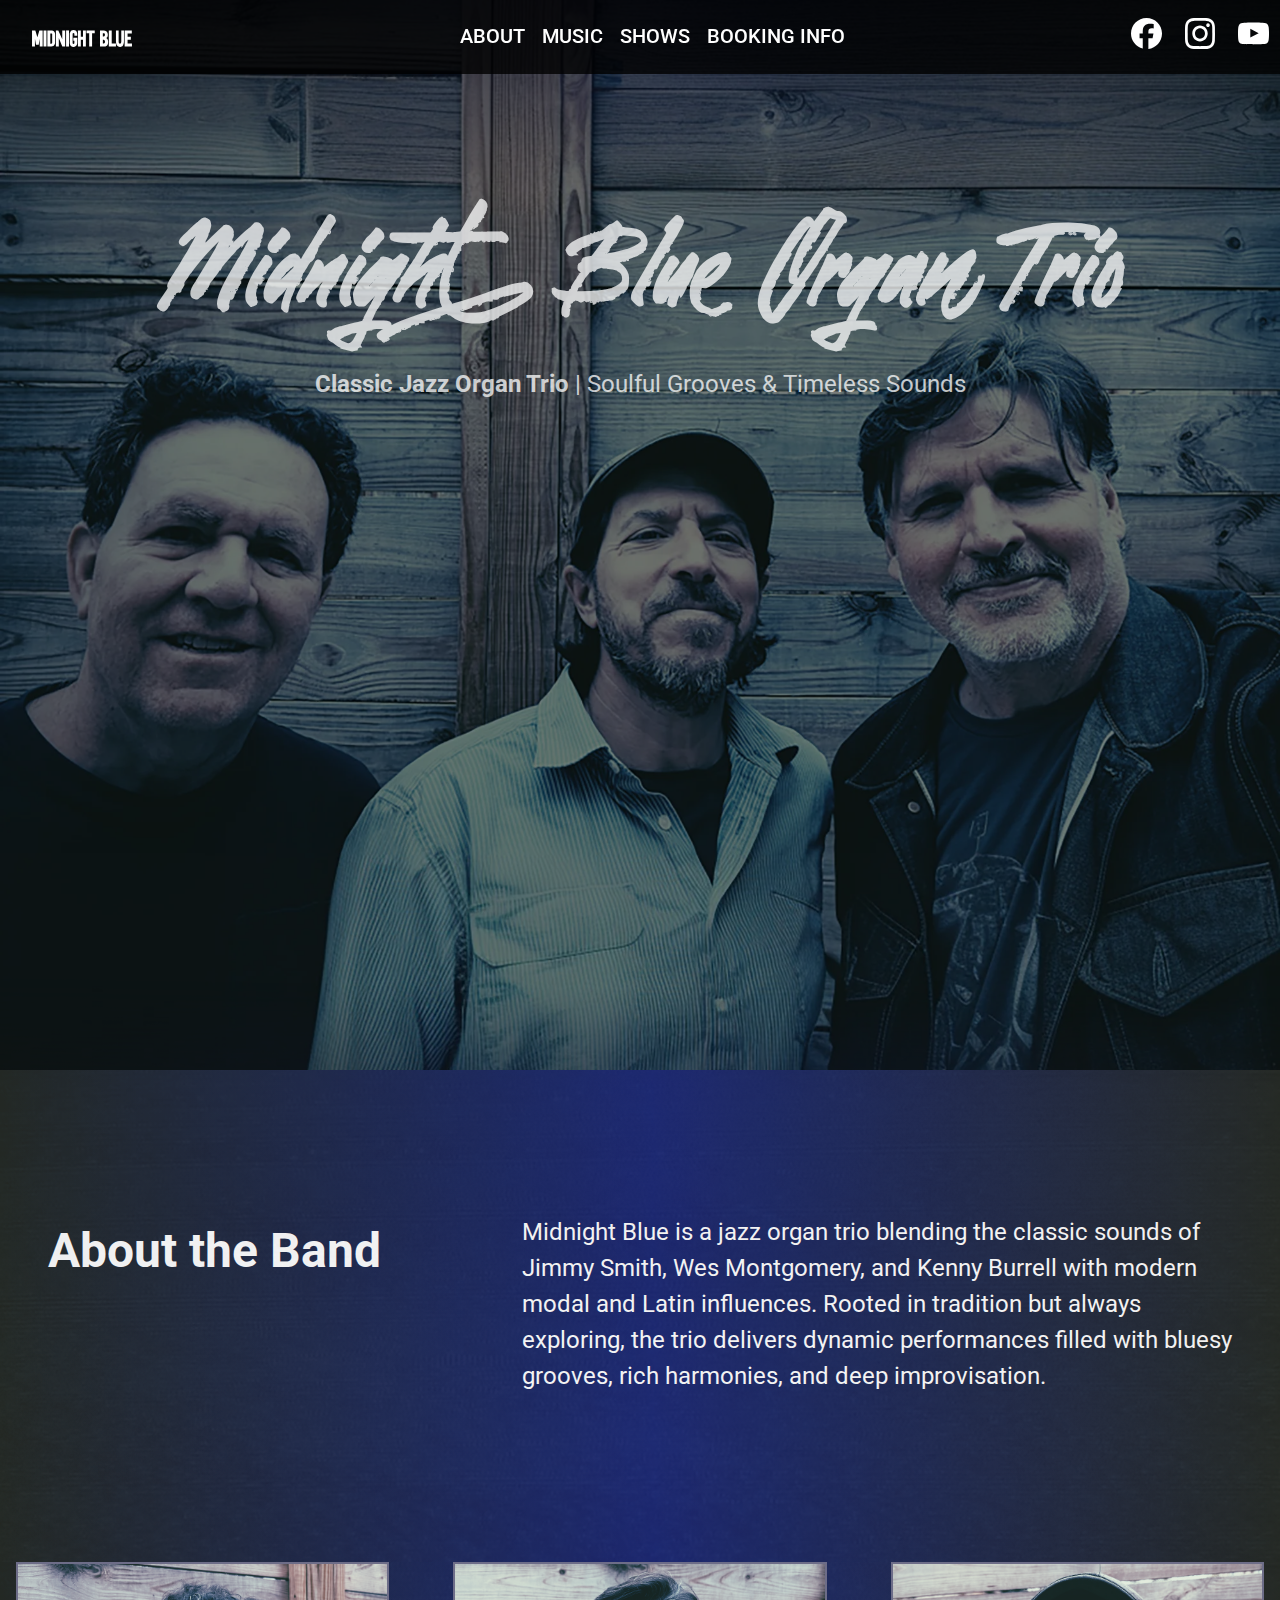
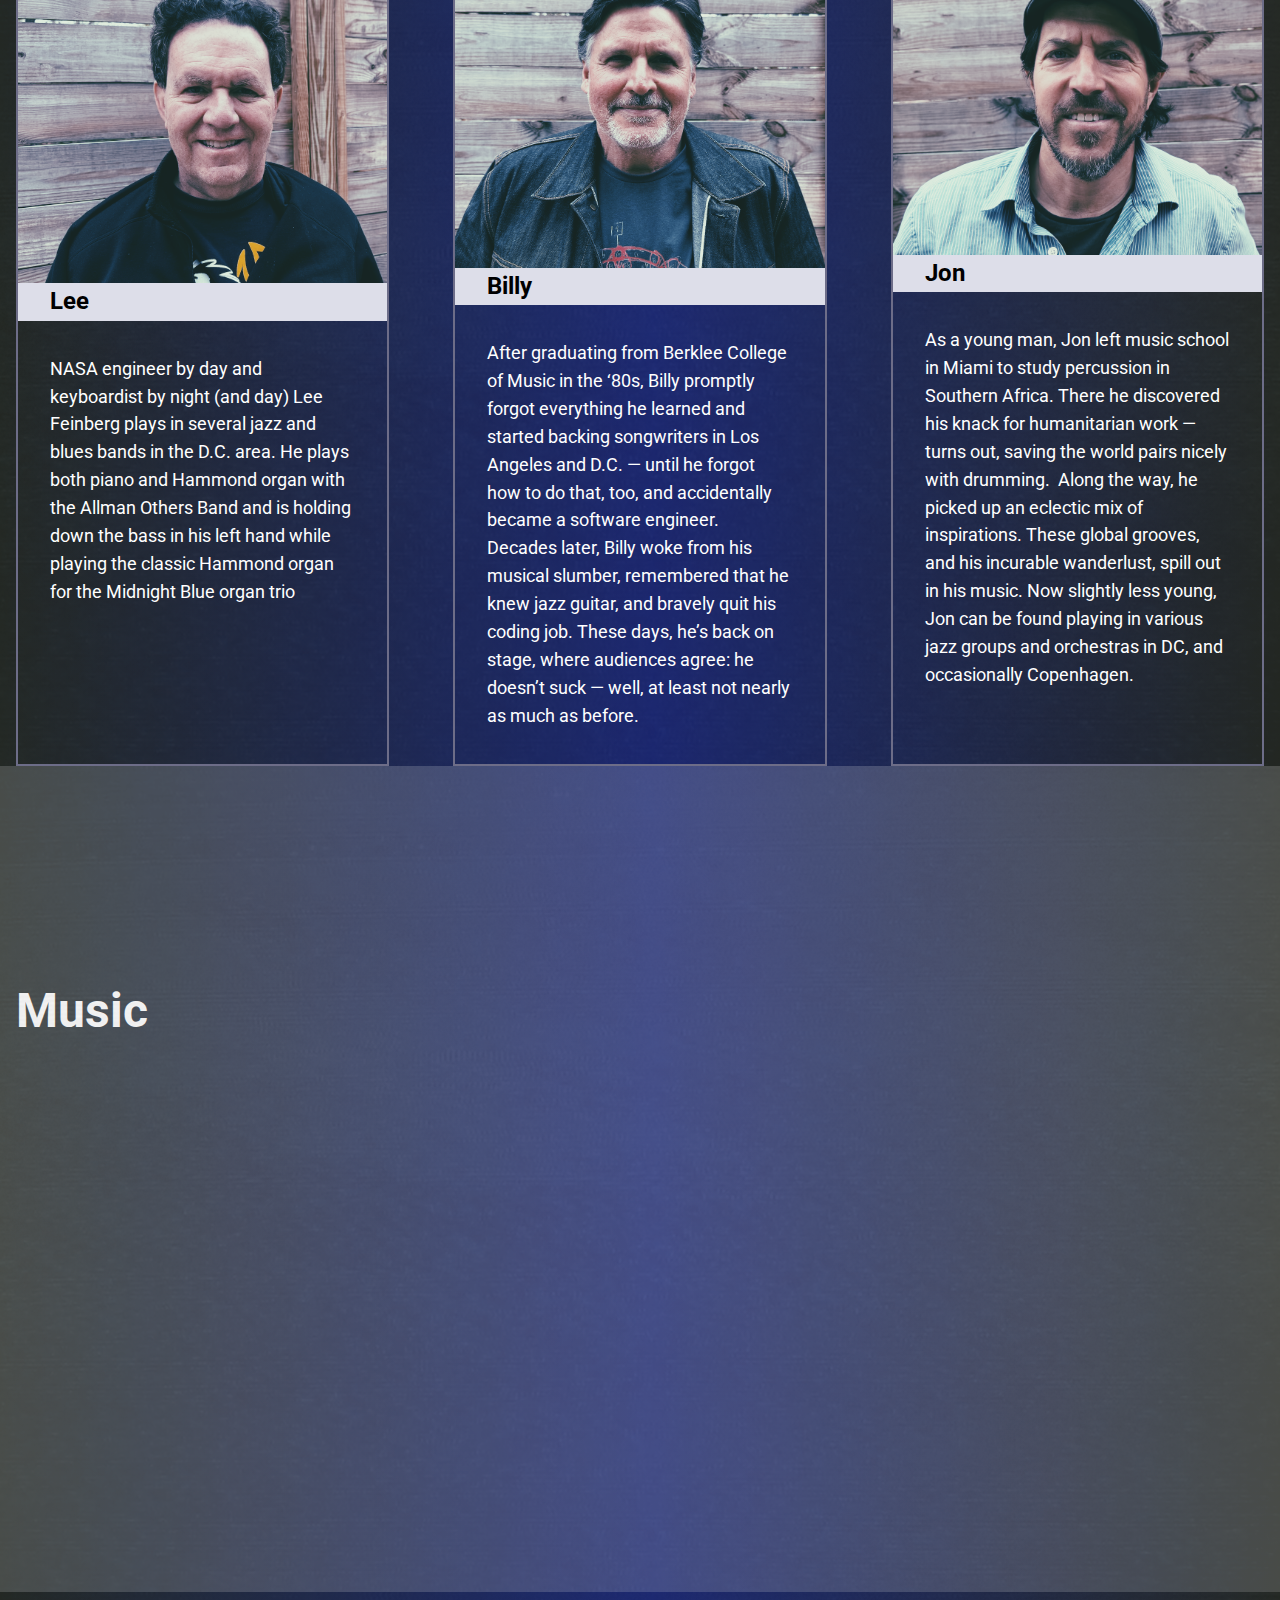
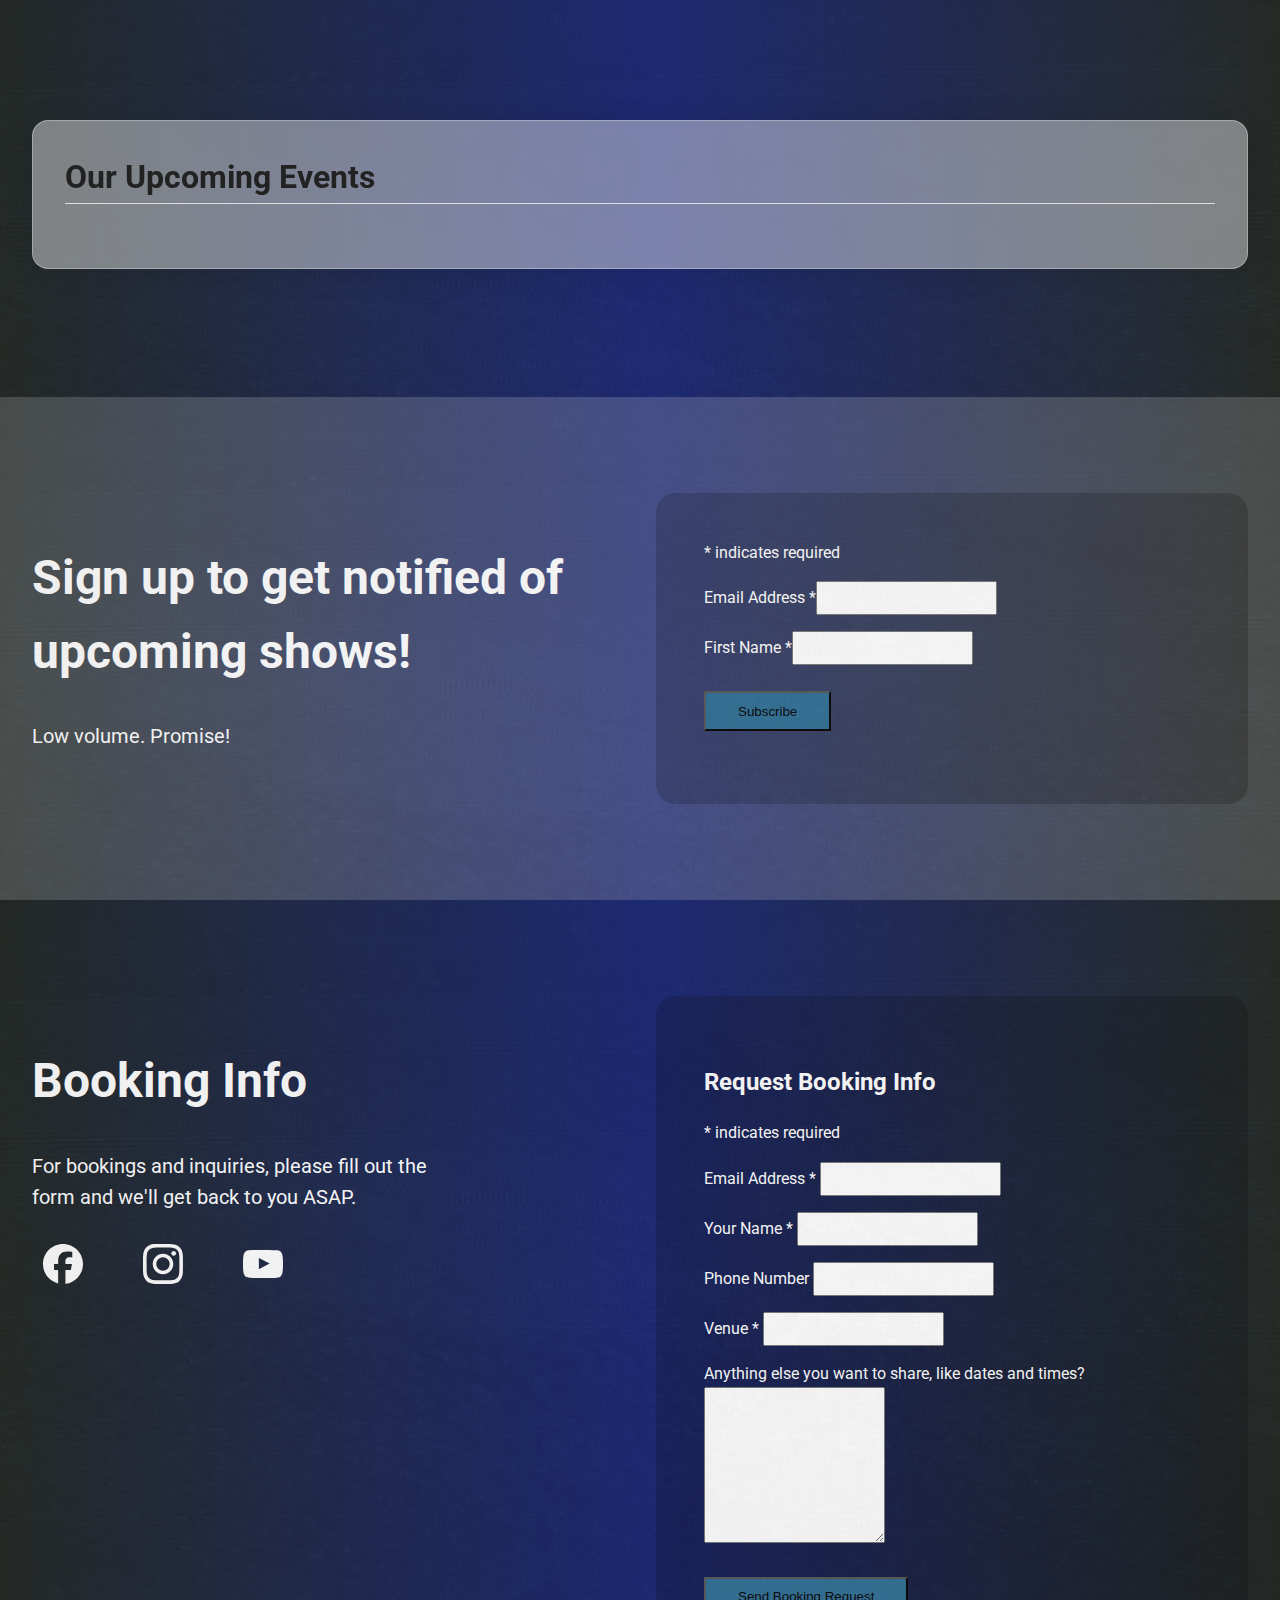
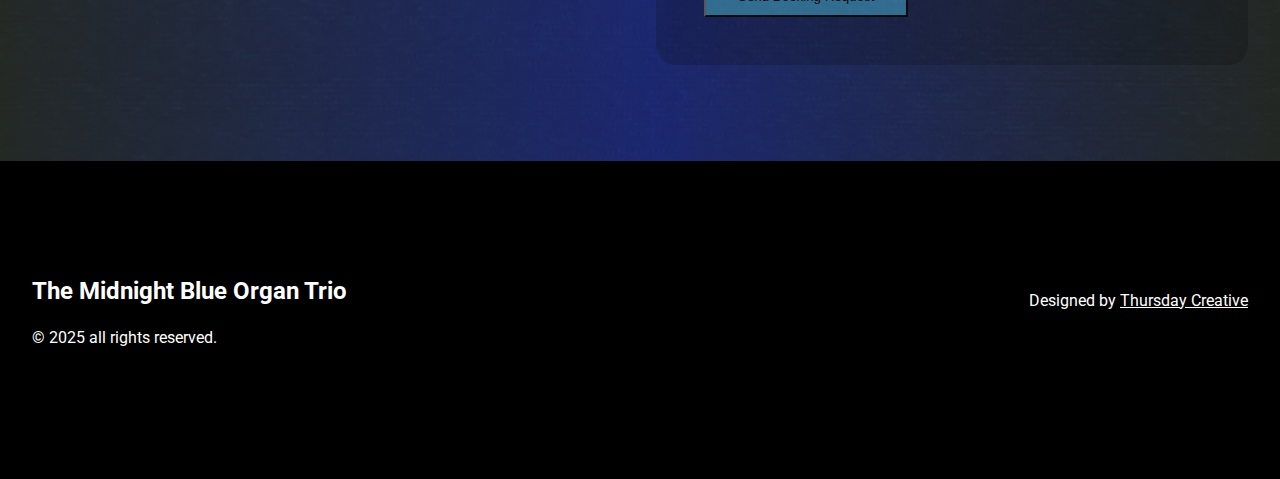
==== commit e5ca92e4: "Refactor" ====
--- a/index.html
+++ b/index.html
@@ -4,14 +4,16 @@
 
 <head>
 
-     <!-- HTML Meta Tags -->
+    <!-- HTML Meta Tags -->
     <title> The Midnight Blue Organ Trio </title>
-    <meta name="description" content="Discover the soulful grooves of the Midnight Blue Organ Trio, a world-renowned jazz trio, blending classic and modern sounds based in Washington, D.C.">
+    <meta name="description"
+        content="Discover the soulful grooves of the Midnight Blue Organ Trio, a world-renowned jazz trio, blending classic and modern sounds based in Washington, D.C.">
 
     <link rel="icon" type="image/png" href="images/mbot_logo2.png">
 
     <meta property="og:title" content="The Midnight Blue Organ Trio ">
-    <meta property="og:description" content="Midnight Blue Organ Trio: where vintage jazz cool gets a fresh D.C. shine &mdash; think smoky clubs, crisp suits, and the occasional odd meter.">
+    <meta property="og:description"
+        content="Midnight Blue Organ Trio: where vintage jazz cool gets a fresh D.C. shine &mdash; think smoky clubs, crisp suits, and the occasional odd meter.">
     <meta property="og:image" content="https://www.midnightblueorgantrio.com/images/web_snapshot.png">
     <meta property="og:url" content="https://www.midnightblueorgantrio.com/">
     <meta property="og:type" content="website">
@@ -83,9 +85,20 @@
 
     <!--Hero section-->
     <section class="hero">
-        <figure class="hero__background" role="img" aria-label="Band performing live"></figure>
+        <figure class="hero__background">
+            <picture>
+                <!-- Use the large image for screens 1025px and up -->
+                <source srcset="images/band-l.webp" media="(min-width: 1025px)" type="image/webp">
+
+                <!-- Use the large image for screens 414px and up -->
+                <source srcset="images/band-m.webp" media="(min-width: 414px)" type="image/webp">
+
+                <!-- Default (small) image for anything below 413px -->
+                <img src="images/band.webp" alt="Band performing live" width="100%" height="auto" decoding="async">
+            </picture>
+        </figure>
         <div class="hero__content">
-            <h1 class="hero__title"><span>Midnight Blue Organ Trio</span><!--Organ Trio-->&nbsp;</h1>
+            <h1 class="hero__title"><span>Midnight Blue Organ Trio</span></h1>
             <h2 class="hero__subtitle"><strong>Classic Jazz Organ Trio</strong> <span>|</span> Soulful Grooves &
                 Timeless Sounds
             </h2>
@@ -120,9 +133,12 @@
                     <h4>Lee</h4>
                 </header>
                 <div>
-                    <p> NASA engineer by day and  keyboardist by night (and day) Lee Feinberg plays in several jazz and blues bands 
-                        in the D.C. area. He plays both piano and Hammond organ with the Allman Others Band and is holding down 
-                        the bass in his left hand while playing the classic Hammond organ for the Midnight Blue organ trio</p>
+                    <p> NASA engineer by day and keyboardist by night (and day) Lee Feinberg plays in several jazz and
+                        blues bands
+                        in the D.C. area. He plays both piano and Hammond organ with the Allman Others Band and is
+                        holding down
+                        the bass in his left hand while playing the classic Hammond organ for the Midnight Blue organ
+                        trio</p>
                 </div>
             </figure>
             <figure>
@@ -134,8 +150,10 @@
                     <p>After graduating from Berklee College of Music in the ‘80s, Billy promptly forgot everything he
                         learned and started backing songwriters in Los Angeles and D.C. — until he forgot how to do
                         that, too, and accidentally became a software engineer. Decades later, Billy woke from his
-                        musical slumber, remembered that he knew jazz guitar, and bravely quit his coding job. These days,
-                        he’s back on stage, where audiences agree: he doesn’t suck — well, at least not nearly as much as
+                        musical slumber, remembered that he knew jazz guitar, and bravely quit his coding job. These
+                        days,
+                        he’s back on stage, where audiences agree: he doesn’t suck — well, at least not nearly as much
+                        as
                         before.</p>
                 </div>
             </figure>
@@ -145,12 +163,15 @@
                     <h4>Jon</h4>
                 </header>
                 <div>
-                    <p> 
-                        As a young man, Jon left music school in Miami to study percussion in Southern Africa. 
-                        There he discovered his knack for humanitarian work — turns out, saving the world pairs nicely with drumming. 
-                        Along the way, he picked up an eclectic mix of inspirations. These global grooves, and his incurable wanderlust, 
-                        spill out in his music. Now slightly less young, Jon can be found playing in various jazz groups and orchestras in DC, 
-                        and occasionally Copenhagen. 
+                    <p>
+                        As a young man, Jon left music school in Miami to study percussion in Southern Africa.
+                        There he discovered his knack for humanitarian work — turns out, saving the world pairs nicely
+                        with drumming. 
+                        Along the way, he picked up an eclectic mix of inspirations. These global grooves, and his
+                        incurable wanderlust,
+                        spill out in his music. Now slightly less young, Jon can be found playing in various jazz groups
+                        and orchestras in DC,
+                        and occasionally Copenhagen.
 
                     </p>
                 </div>
@@ -160,7 +181,7 @@
 
 
     <!--  Video Section-->
-   <!--
+    <!--
     <section id="video" class="video">
         <article class="video__wrapper">
             <header>
@@ -210,7 +231,7 @@
 
 
 
-   <!--  Events Section -->
+    <!--  Events Section -->
     <section id="events" class="events">
         <div class="events__wrapper">
             <header class="events__header">
@@ -225,7 +246,7 @@
 
 
 
-<!--~~~~~~~~~~~~~~~~~~~~~~~~~~~~~~~~~~~~~~~~~~~~~~~~~~~~~~~~~~~~~~~~~~~~~~~~
+    <!--~~~~~~~~~~~~~~~~~~~~~~~~~~~~~~~~~~~~~~~~~~~~~~~~~~~~~~~~~~~~~~~~~~~~~~~~
   
           Subscribe form for friends, fans, and family:  
   
@@ -234,19 +255,17 @@
 
         <div class="subscribe__wrapper">
             <header>
-                <h3>Sign up  to get notified of upcoming shows!</h3>
+                <h3>Sign up to get notified of upcoming shows!</h3>
                 <p>Low volume. Promise!</p>
             </header>
             <div id="mc_embed_signup">
 
-              <!-- START Mailchip code -->
-              
-                <form action="https://if.us10.list-manage.com/subscribe/post?u=7f74bcba8dbf7f096bf95f869&amp;id=100939d936&amp;f_id=0097c8e5f0"
-                    method="post" 
-                    id="mc-embedded-subscribe-form" 
-                    name="mc-embedded-subscribe-form" 
-                    class="gig-form validate"
-                    target="_blank">
+                <!-- START Mailchip code -->
+
+                <form
+                    action="https://if.us10.list-manage.com/subscribe/post?u=7f74bcba8dbf7f096bf95f869&amp;id=100939d936&amp;f_id=0097c8e5f0"
+                    method="post" id="mc-embedded-subscribe-form" name="mc-embedded-subscribe-form"
+                    class="gig-form validate" target="_blank">
                     <div id="mc_embed_signup_scroll">
                         <div class="indicates-required"><span class="asterisk">*</span> indicates required</div>
                         <div class="mc-field-group"><label for="mce-EMAIL">Email Address <span
@@ -262,7 +281,8 @@
                             <div class="response" id="mce-success-response" style="display: none;"></div>
                         </div>
                         <div aria-hidden="true" style="position: absolute; left: -5000px;">
-                            /* real people should not fill this in and expect good things - do not remove this or risk form bot signups */
+                            /* real people should not fill this in and expect good things - do not remove this or risk
+                            form bot signups */
                             <input type="text" name="b_7f74bcba8dbf7f096bf95f869_100939d936" tabindex="-1" value="">
                         </div>
                         <div class="optionalParent">
@@ -289,7 +309,7 @@
             type="text/javascript">(function ($) { window.fnames = new Array(); window.ftypes = new Array(); fnames[0] = 'EMAIL'; ftypes[0] = 'email'; fnames[1] = 'FNAME'; ftypes[1] = 'text'; fnames[4] = 'PHONE'; ftypes[4] = 'phone'; fnames[2] = 'LNAME'; ftypes[2] = 'text'; fnames[3] = 'ADDRESS'; ftypes[3] = 'address'; fnames[5] = 'BIRTHDAY'; ftypes[5] = 'birthday'; fnames[6] = 'COMPANY'; ftypes[6] = 'text'; }(jQuery)); var $mcj = jQuery.noConflict(true);</script>
 
         <!-- End Mailchip Code -->
-      
+
     </section>
 
     </section>
@@ -326,72 +346,84 @@
 
 
 
-<!--~~~~~~~~~~~~~~~~~~~~~~~~~~~~~~~~~~~~~~~~~~~~~~~~~~~~~~~~~~~~~~~~~~~~~~~~
+            <!--~~~~~~~~~~~~~~~~~~~~~~~~~~~~~~~~~~~~~~~~~~~~~~~~~~~~~~~~~~~~~~~~~~~~~~~~
   
           Booking Interest form for venues  
   
 ~~~~~~~~~~~~~~~~~~~~~~~~~~~~~~~~~~~~~~~~~~~~~~~~~~~~~~~~~~~~~~~~~~~~~~~~~~-->
-<!-- START Mailchimp Code. Omit Stylesheet info from MC code. class="gig-form" to form tag-->
-
-
-<div id="mc_embed_signup">
-
-    <form action="https://if.us10.list-manage.com/subscribe/post?u=7f74bcba8dbf7f096bf95f869&amp;id=100939d936&amp;f_id=009fc8e5f0" 
-        method="post" 
-        id="mc-embedded-subscribe-form" 
-        name="mc-embedded-subscribe-form" 
-        class="gig-form validate" 
-        target="_blank">
-
-        <div id="mc_embed_signup_scroll"><h2>Request Booking Info</h2>
-            <div class="indicates-required"><span class="asterisk">*</span> indicates required</div>
-            
-            <div class="mc-field-group"><label for="mce-EMAIL">Email Address <span class="asterisk">*</span></label>
-              
-              <input type="email" name="EMAIL" class="required email" id="mce-EMAIL" required="" value=""></div>
-              <div class="mc-field-group"><label for="mce-FNAME">Your Name <span class="asterisk">*</span></label>
-                
-                <input type="text" name="FNAME" class=" text" id="mce-FNAME" value=""></div><div class="mc-field-group"><label for="mce-PHONE">Phone Number </label>
-                
-                <input type="text" name="PHONE" class="REQ_CSS" id="mce-PHONE" value=""></div><div class="mc-field-group"><label for="mce-COMPANY">Venue <span
+            <!-- START Mailchimp Code. Omit Stylesheet info from MC code. class="gig-form" to form tag-->
+
+
+            <div id="mc_embed_signup">
+
+                <form
+                    action="https://if.us10.list-manage.com/subscribe/post?u=7f74bcba8dbf7f096bf95f869&amp;id=100939d936&amp;f_id=009fc8e5f0"
+                    method="post" id="mc-embedded-subscribe-form" name="mc-embedded-subscribe-form"
+                    class="gig-form validate" target="_blank">
+
+                    <div id="mc_embed_signup_scroll">
+                        <h2>Request Booking Info</h2>
+                        <div class="indicates-required"><span class="asterisk">*</span> indicates required</div>
+
+                        <div class="mc-field-group"><label for="mce-EMAIL">Email Address <span
                                     class="asterisk">*</span></label>
-                
-                <input type="text" name="COMPANY" class=" text" id="mce-COMPANY" value=""></div><div class="mc-field-group"><label for="mce-MMERGE2">Anything else you want to share, like dates and times? </label>
-
-                <textarea rows="10" type="text" name="MMERGE2" class="text" id="mce-MMERGE2" value=""></textarea>
-            
-            </div>
-          
-        <div id="mce-responses" class="clear foot">
-            <div class="response" id="mce-error-response" style="display: none;"></div>
-            <div class="response" id="mce-success-response" style="display: none;"></div>
-        </div>
-
-    <div aria-hidden="true" style="position: absolute; left: -5000px;">
-        /* real people should not fill this in and expect good things - do not remove this or risk form bot signups */
-        <input type="text" name="b_7f74bcba8dbf7f096bf95f869_100939d936" tabindex="-1" value="">
-    </div>
-        <div class="optionalParent">
-            <div class="clear foot">
-                <input type="submit" name="subscribe" id="mc-embedded-subscribe" class="button" value="Send Booking Request">
-
-                <!--
+
+                            <input type="email" name="EMAIL" class="required email" id="mce-EMAIL" required="" value="">
+                        </div>
+                        <div class="mc-field-group"><label for="mce-FNAME">Your Name <span
+                                    class="asterisk">*</span></label>
+
+                            <input type="text" name="FNAME" class=" text" id="mce-FNAME" value="">
+                        </div>
+                        <div class="mc-field-group"><label for="mce-PHONE">Phone Number </label>
+
+                            <input type="text" name="PHONE" class="REQ_CSS" id="mce-PHONE" value="">
+                        </div>
+                        <div class="mc-field-group"><label for="mce-COMPANY">Venue <span
+                                    class="asterisk">*</span></label>
+
+                            <input type="text" name="COMPANY" class=" text" id="mce-COMPANY" value="">
+                        </div>
+                        <div class="mc-field-group"><label for="mce-MMERGE2">Anything else you want to share, like dates
+                                and times? </label>
+
+                            <textarea rows="10" type="text" name="MMERGE2" class="text" id="mce-MMERGE2"
+                                value=""></textarea>
+
+                        </div>
+
+                        <div id="mce-responses" class="clear foot">
+                            <div class="response" id="mce-error-response" style="display: none;"></div>
+                            <div class="response" id="mce-success-response" style="display: none;"></div>
+                        </div>
+
+                        <div aria-hidden="true" style="position: absolute; left: -5000px;">
+                            /* real people should not fill this in and expect good things - do not remove this or risk
+                            form bot signups */
+                            <input type="text" name="b_7f74bcba8dbf7f096bf95f869_100939d936" tabindex="-1" value="">
+                        </div>
+                        <div class="optionalParent">
+                            <div class="clear foot">
+                                <input type="submit" name="subscribe" id="mc-embedded-subscribe" class="button"
+                                    value="Send Booking Request">
+
+                                <!--
                 <p style="margin: 0px auto;"><a href="http://eepurl.com/i_9EIs" title="Mailchimp - email marketing made easy and fun"><span style="display: inline-block; background-color: transparent; border-radius: 4px;"><img class="refferal_badge" src="https://digitalasset.intuit.com/render/content/dam/intuit/mc-fe/en_us/images/intuit-mc-rewards-text-dark.svg" alt="Intuit Mailchimp" style="width: 220px; height: 40px; display: flex; padding: 2px 0px; justify-content: center; align-items: center;"></span></a></p>
                 -->
-            </div>
-        </div>
-    </div>
-</form>
-</div>
-
-<!--  Do we need this JS twice? 
+                            </div>
+                        </div>
+                    </div>
+                </form>
+            </div>
+
+            <!--  Do we need this JS twice? 
 <script type="text/javascript" src="//s3.amazonaws.com/downloads.mailchimp.com/js/mc-validate.js"></script><script type="text/javascript">(function($) {window.fnames = new Array(); window.ftypes = new Array();fnames[0]='EMAIL';ftypes[0]='email';fnames[1]='FNAME';ftypes[1]='text';fnames[4]='PHONE';ftypes[4]='phone';fnames[6]='COMPANY';ftypes[6]='text';fnames[2]='MMERGE2';ftypes[2]='text';}(jQuery));var $mcj = jQuery.noConflict(true);</script></div>
 -->
-          
-           
-
-  <!-- END Mailchimp Code -->
-      
+
+
+
+            <!-- END Mailchimp Code -->
+
     </section>
 
     </section>
@@ -427,8 +459,8 @@
     </footer>
 
 
-<!-- Should load and populate the calendar -->
-<script type="text/javascript" src="js/scripts.js"></script>
+    <!-- Should load and populate the calendar -->
+    <script type="text/javascript" src="js/scripts.js"></script>
 
 
 
--- a/css/main.css
+++ b/css/main.css
@@ -1,4 +1,8 @@
-
+/* !!! Bill, adjust the title distance from the top here. !!! */
+:root {
+  --title-top-mobile: 40px;
+  --title-top-desktop: 170px;
+}
 
 body {
   background: linear-gradient(
@@ -17,7 +21,6 @@
   -webkit-font-smoothing: antialiased;
 }
 
-
 h3 {
   margin-bottom: 2rem;
   font-weight: 700;
@@ -71,6 +74,7 @@
   display: inline-block;
   margin-left: 1rem;
   width: 100px;
+  padding-top: 10px;
 }
 
 .header .logo img {
@@ -79,6 +83,27 @@
 
 .header .logo:hover img {
   opacity: 1;
+}
+
+@media (max-width: 499px) {
+  .main-nav a {
+    font-size: 1rem;
+  }
+
+  .header .main-nav li {
+    margin: 0 0.4rem;
+  }
+
+  .header .main-nav__nav {
+    margin-left: 0;
+    padding: 0;
+  }
+}
+
+@media (max-width: 413px) {
+  .header .main-nav li {
+    margin: 0 0.4rem;
+  }
 }
 
 /*  TOP NAV */
@@ -97,7 +122,9 @@
 .main-nav__social {
   display: grid;
   grid-template-columns: repeat(3, 1fr);
-  width: 160px;
+  width: 135px;
+  margin: 0;
+  padding: 0.4rem 0;
 }
 .main-nav__social li {
   list-style-type: none;
@@ -133,26 +160,25 @@
 
 /*  HERO  */
 .hero {
-  height: 100vh;
+  height: 70vh;
   width: 100vw;
   display: flex;
-  align-items: center;
+  align-items: flex-start;
   justify-content: center;
   overflow: hidden;
-}
-
-
-/*  Change the img url here to update band photo/here */
+  padding-top: var(--title-top-mobile);
+}
+
 .hero__background {
   position: absolute;
   top: 0;
   left: 0;
   width: 100%;
   height: 100%;
-  background: url("../images/band.jpg") no-repeat
-    center center / cover;
   z-index: 1;
   margin: 0;
+  display: flex;
+  align-items: flex-end;
 }
 
 .hero__background:before {
@@ -164,9 +190,15 @@
   height: 100%;
   background: rgba(0, 0, 0, 0.5);
   z-index: 2;
-  background-repeat: no-repeat;
-  background-size: cover;
-  background-position: center center;
+}
+
+.hero__background picture,
+.hero__background img {
+  display: block;
+  width: 100%;
+  height: 100%;
+  object-fit: cover;
+  object-position: bottom center;
 }
 
 .hero__content {
@@ -175,7 +207,7 @@
   max-width: 90%;
   height: auto;
   padding: 2rem;
-  opacity: .75;
+  opacity: 0.75;
 }
 
 .hero__title {
@@ -186,13 +218,14 @@
   font-family: "Gottam";
   text-align: center;
   font-weight: 300;
+  margin: 0;
 }
 
 .hero__title span {
   display: block;
   font-size: clamp(2.5rem, 9vw, 6rem);
   color: #fff;
-  line-height: 4;
+  line-height: 1.5;
   font-weight: 700;
 }
 
@@ -217,23 +250,45 @@
   .hero__subtitle span {
     display: none;
   }
+
   .hero__title span {
     display: block;
-    font-size: 3.3rem;
-    margin: 1rem 0;
+    margin: 1rem 0 0;
   }
 
   .main-nav a {
     font-size: 1rem;
   }
-
-  .header .main-nav li {
-    margin: 0 1rem;
-  }
-
-  .header .main-nav__nav {
-    margin-left: 0;
-    padding: 0;
+}
+
+@media screen and (min-width: 48rem) {
+  .hero {
+    padding-top: var(--title-top-desktop);
+  }
+
+  .hero__background {
+    width: 100vw;
+    height: 100vh;
+  }
+
+  .hero__background picture,
+  .hero__background img {
+    object-position: center;
+  }
+}
+
+@media screen and (min-width: 65.5rem) {
+  .hero {
+    height: 100vh;
+    max-height: 1080px;
+  }
+
+  .hero__background {
+    height: 100%;
+  }
+
+  .main-nav__social {
+    width: 160px;
   }
 }
 
@@ -291,6 +346,10 @@
   }
 
   .about header h3 {
+    padding-right: 1rem;
+  }
+
+  .about header h3 {
     margin: 0;
   }
 
@@ -331,6 +390,11 @@
 
   .about-bio__wrapper figure p {
     font-size: 1.125rem;
+  }
+
+  .social-nav {
+    margin: 0;
+    padding: 0;
   }
 }
 
@@ -554,7 +618,7 @@
 .main-nav li {
   display: inline-block;
   font-size: 0.75rem;
-  margin-left: 1.9625rem;
+  margin-left: 0.8rem;
   text-transform: uppercase;
   font-weight: 500;
 }
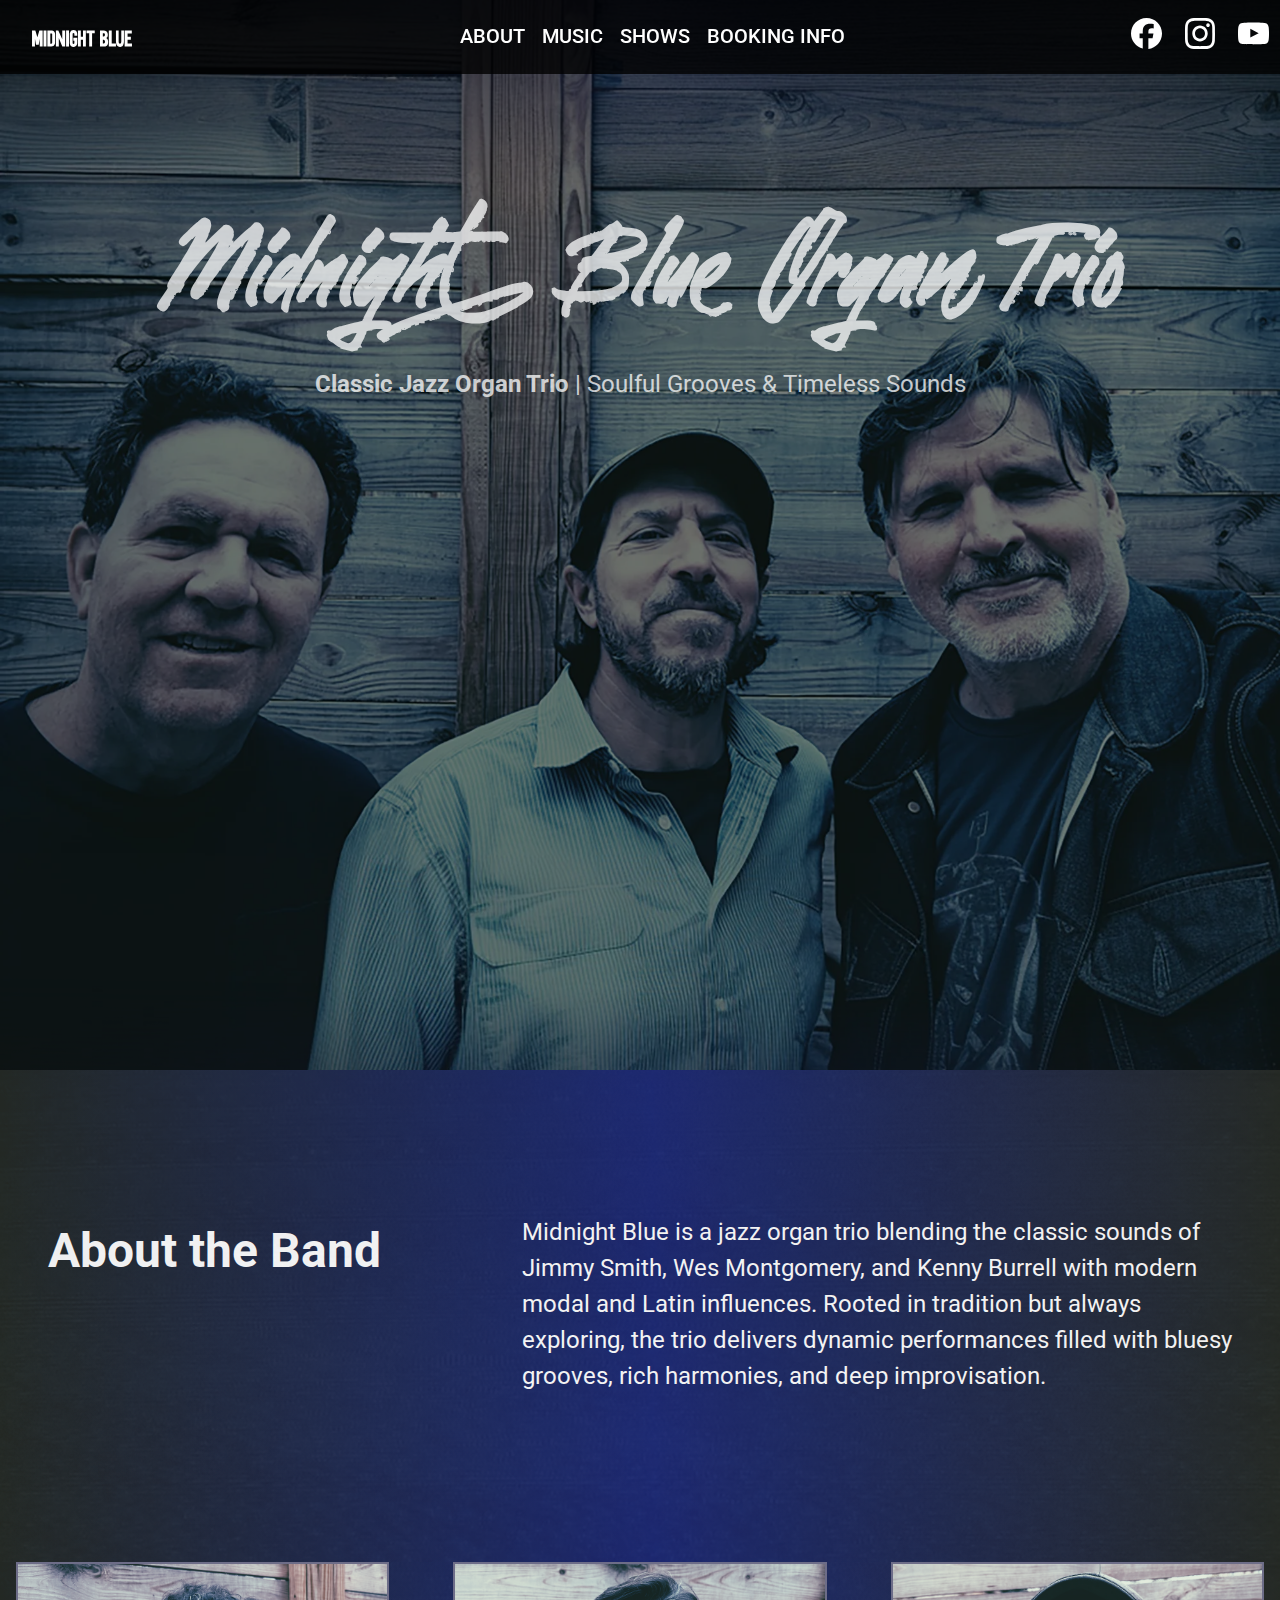
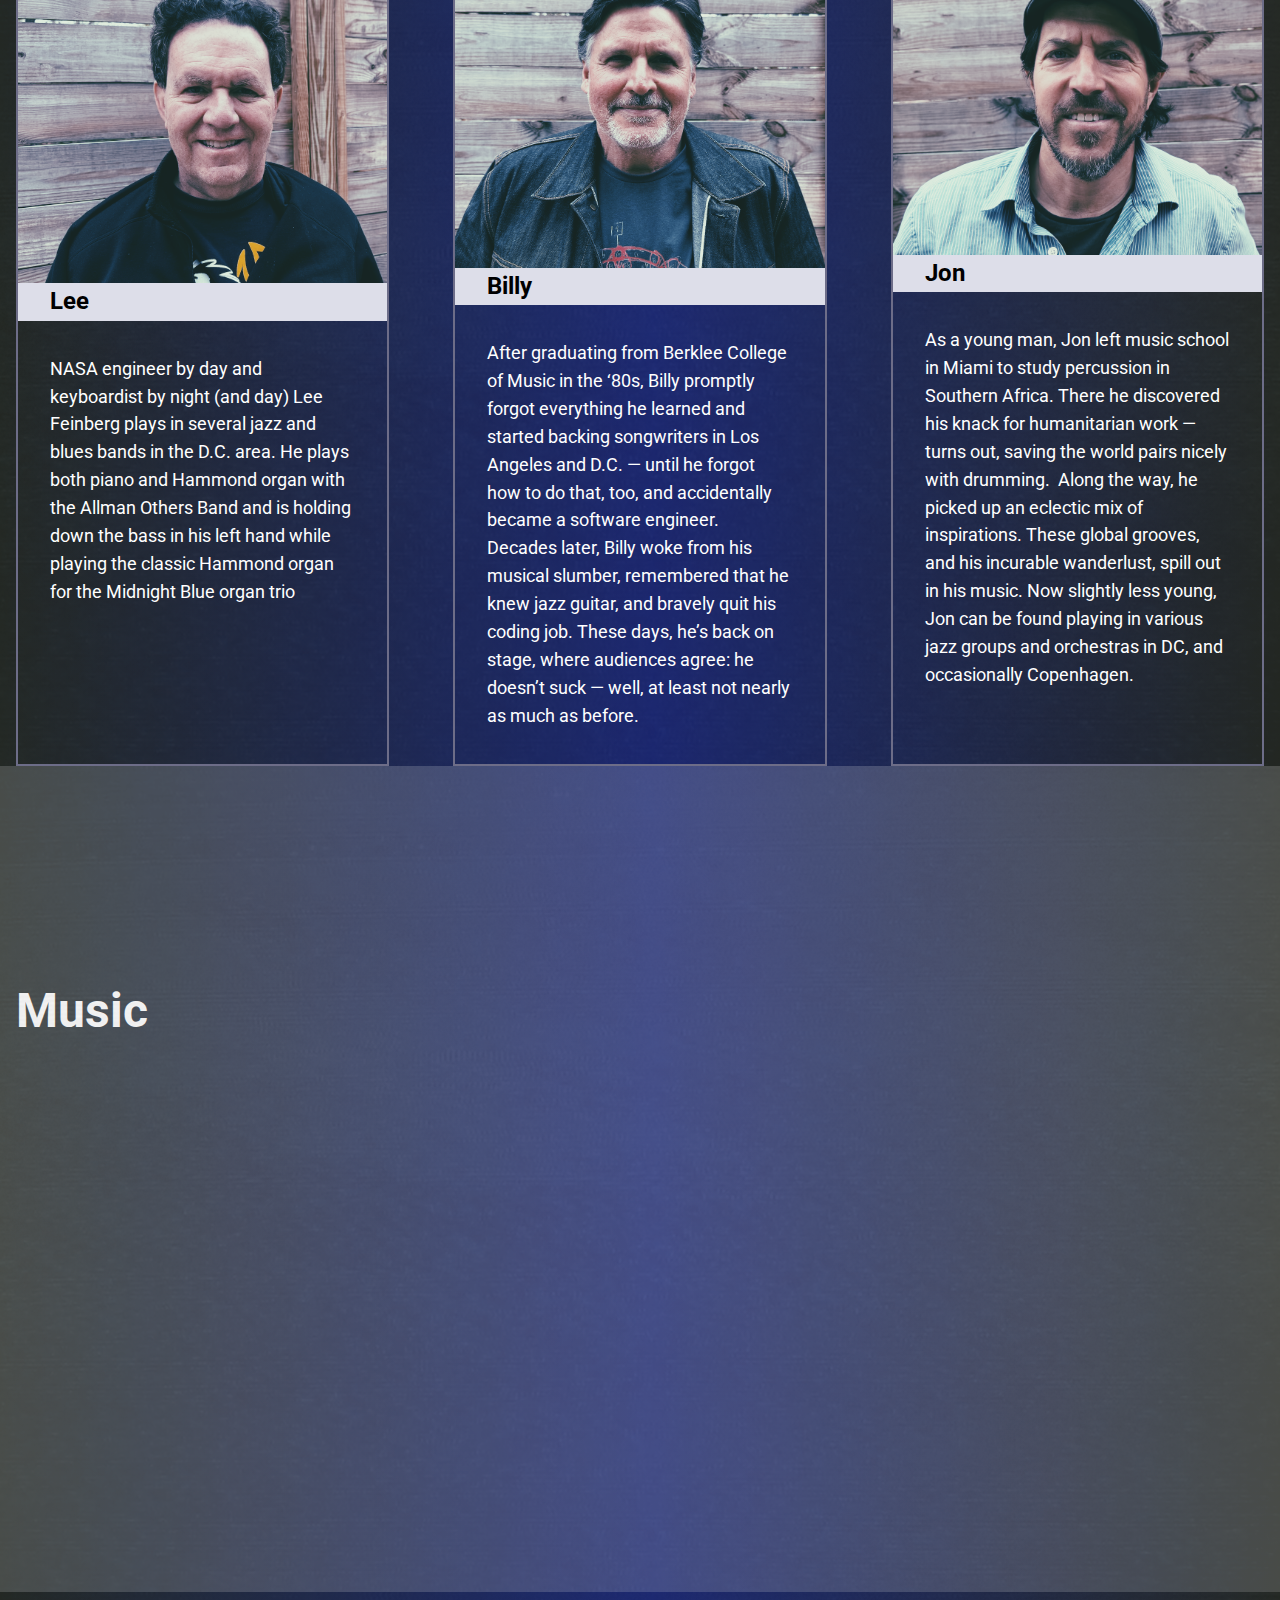
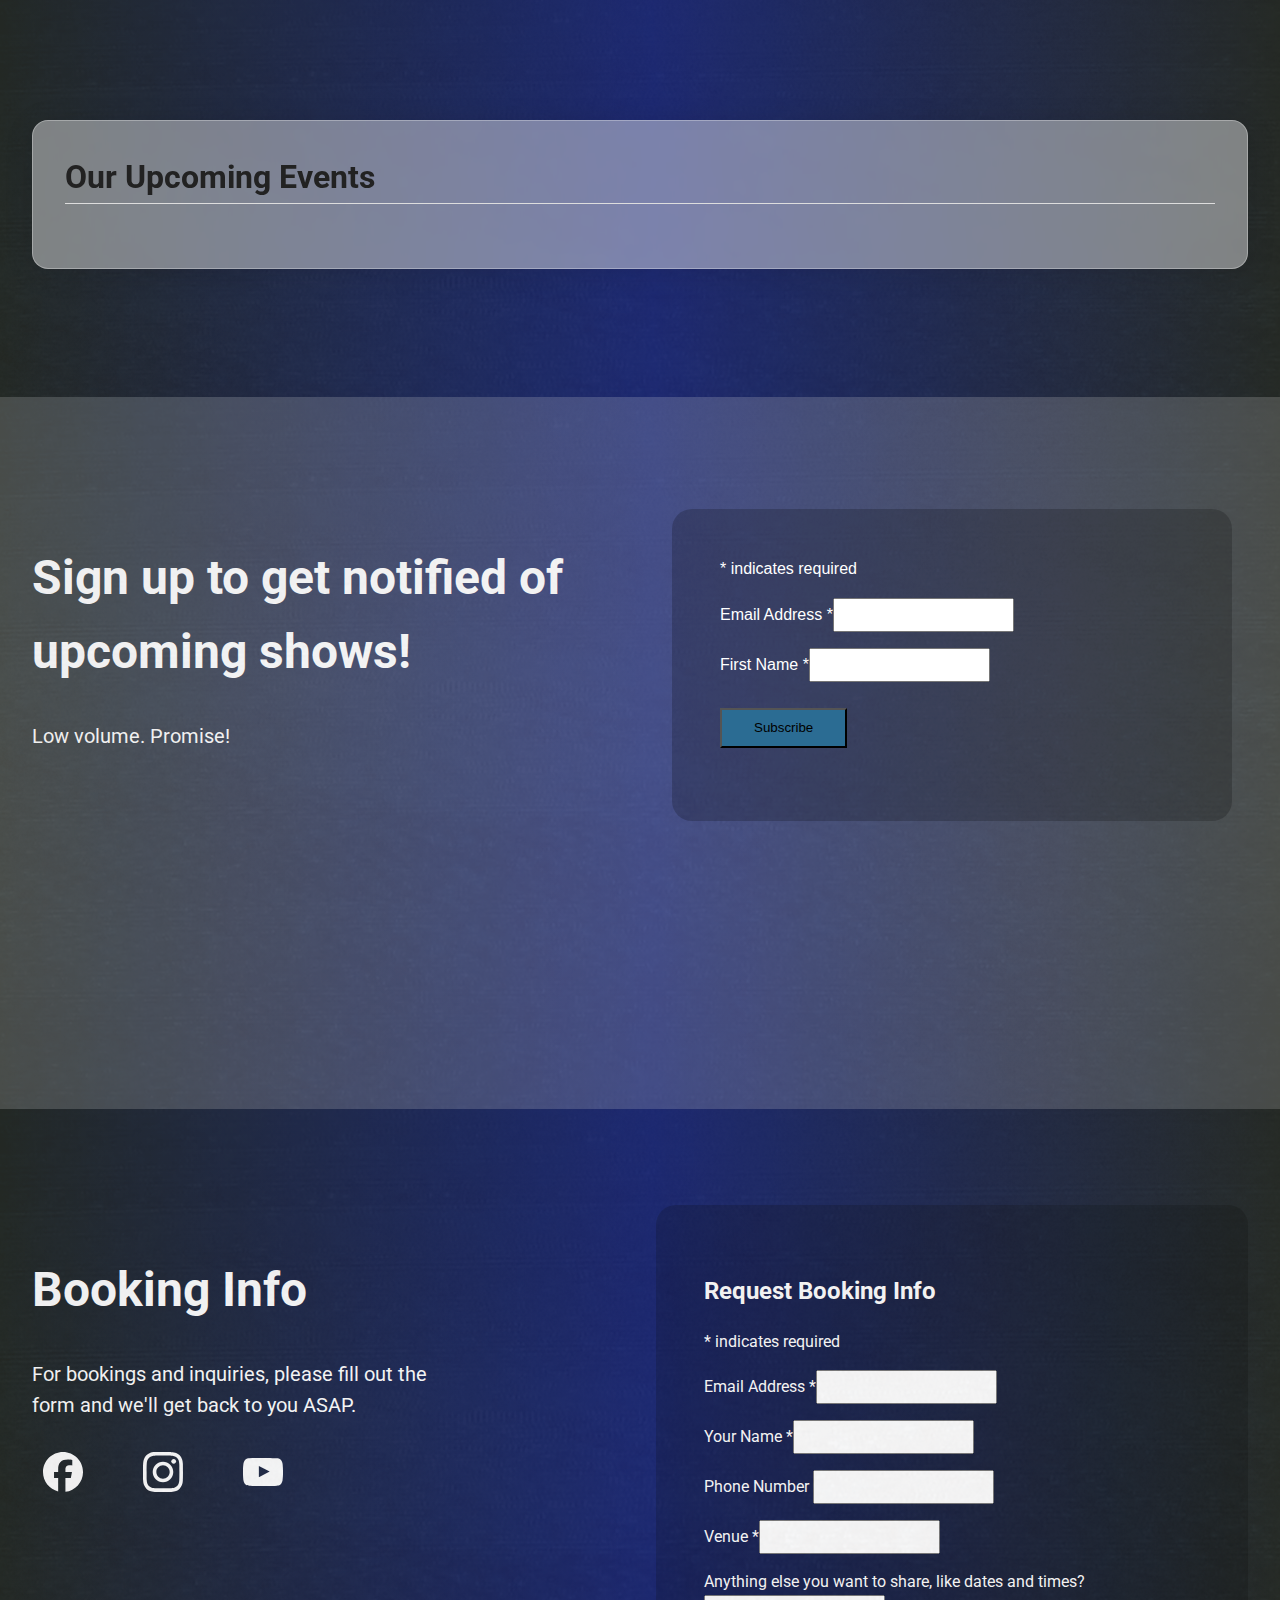
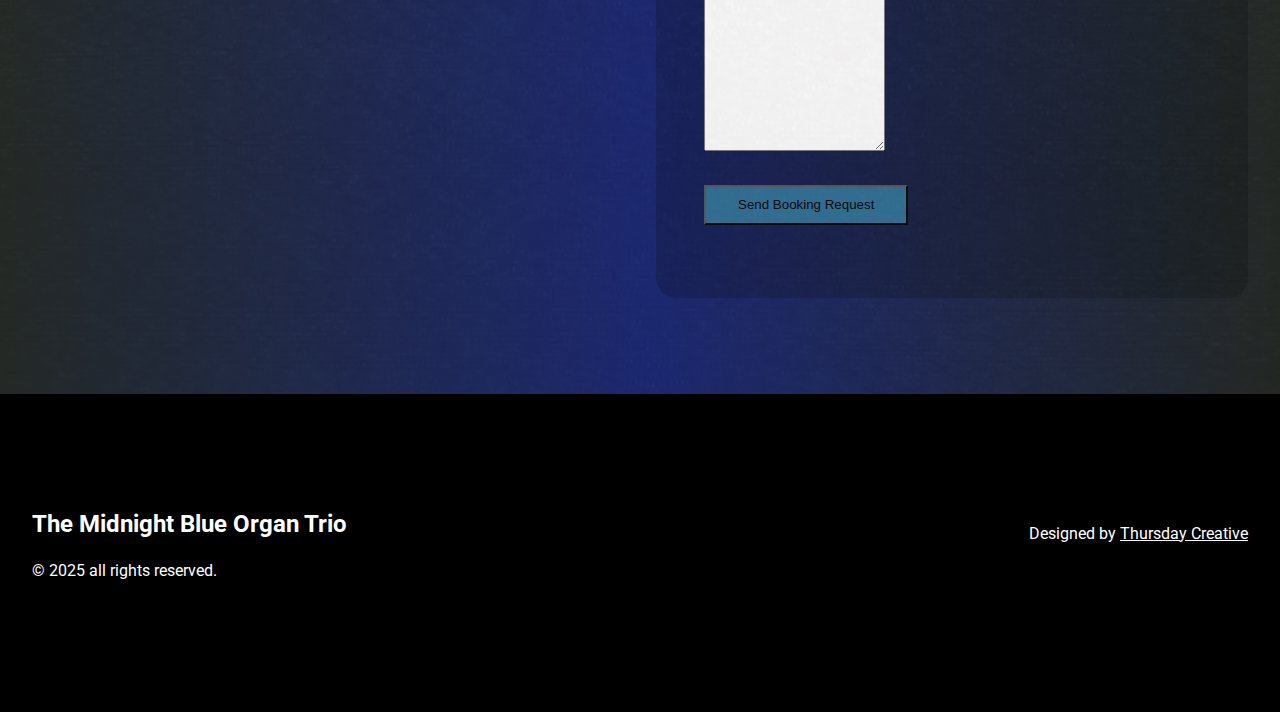
==== commit 175a9dff: "Fix annoying Mailchimp thing" ====
--- a/index.html
+++ b/index.html
@@ -258,55 +258,10 @@
                 <h3>Sign up to get notified of upcoming shows!</h3>
                 <p>Low volume. Promise!</p>
             </header>
-            <div id="mc_embed_signup">
-
-                <!-- START Mailchip code -->
-
-                <form
-                    action="https://if.us10.list-manage.com/subscribe/post?u=7f74bcba8dbf7f096bf95f869&amp;id=100939d936&amp;f_id=0097c8e5f0"
-                    method="post" id="mc-embedded-subscribe-form" name="mc-embedded-subscribe-form"
-                    class="gig-form validate" target="_blank">
-                    <div id="mc_embed_signup_scroll">
-                        <div class="indicates-required"><span class="asterisk">*</span> indicates required</div>
-                        <div class="mc-field-group"><label for="mce-EMAIL">Email Address <span
-                                    class="asterisk">*</span></label><input type="email" name="EMAIL"
-                                class="required email" id="mce-EMAIL" required="" value=""></div>
-                        <div class="mc-field-group"><label for="mce-FNAME">First Name <span
-                                    class="asterisk">*</span></label><input type="text" name="FNAME"
-                                class="required text" id="mce-FNAME" required="" value=""></div>
-                        <!-- <div class="mc-field-group"><label for="mce-PHONE">Phone </label><input type="text" name="PHONE"
-                                class="REQ_CSS" id="mce-PHONE" value=""></div> -->
-                        <div id="mce-responses" class="clear foot">
-                            <div class="response" id="mce-error-response" style="display: none;"></div>
-                            <div class="response" id="mce-success-response" style="display: none;"></div>
-                        </div>
-                        <div aria-hidden="true" style="position: absolute; left: -5000px;">
-                            /* real people should not fill this in and expect good things - do not remove this or risk
-                            form bot signups */
-                            <input type="text" name="b_7f74bcba8dbf7f096bf95f869_100939d936" tabindex="-1" value="">
-                        </div>
-                        <div class="optionalParent">
-                            <div class="clear foot">
-                                <input type="submit" name="subscribe" id="mc-embedded-subscribe" class="button"
-                                    value="Subscribe">
-                                <p style="margin: 0px auto;"><a href="http://eepurl.com/i_9EIs"
-                                        title="Mailchimp - email marketing made easy and fun"><span
-                                            style="display: inline-block; background-color: transparent; border-radius: 4px;"><img
-                                                class="refferal_badge"
-                                                src="https://digitalasset.intuit.com/render/content/dam/intuit/mc-fe/en_us/images/intuit-mc-rewards-text-dark.svg"
-                                                alt="Intuit Mailchimp"
-                                                style="width: 220px; height: 40px; display: flex; padding: 2px 0px; justify-content: center; align-items: center;"></span></a>
-                                </p>
-                            </div>
-                        </div>
-                    </div>
-                </form>
-
-            </div>
-        </div>
-        <script type="text/javascript" src="//s3.amazonaws.com/downloads.mailchimp.com/js/mc-validate.js"></script>
-        <script
-            type="text/javascript">(function ($) { window.fnames = new Array(); window.ftypes = new Array(); fnames[0] = 'EMAIL'; ftypes[0] = 'email'; fnames[1] = 'FNAME'; ftypes[1] = 'text'; fnames[4] = 'PHONE'; ftypes[4] = 'phone'; fnames[2] = 'LNAME'; ftypes[2] = 'text'; fnames[3] = 'ADDRESS'; ftypes[3] = 'address'; fnames[5] = 'BIRTHDAY'; ftypes[5] = 'birthday'; fnames[6] = 'COMPANY'; ftypes[6] = 'text'; }(jQuery)); var $mcj = jQuery.noConflict(true);</script>
+            <iframe src="booking-form.html" width="100%" height="520"
+                style="border:none; position: relative; z-index: 5;" title="Booking Form"></iframe>
+        </div>
+
 
         <!-- End Mailchip Code -->
 
@@ -356,73 +311,107 @@
 
             <div id="mc_embed_signup">
 
-                <form
-                    action="https://if.us10.list-manage.com/subscribe/post?u=7f74bcba8dbf7f096bf95f869&amp;id=100939d936&amp;f_id=009fc8e5f0"
-                    method="post" id="mc-embedded-subscribe-form" name="mc-embedded-subscribe-form"
-                    class="gig-form validate" target="_blank">
-
-                    <div id="mc_embed_signup_scroll">
-                        <h2>Request Booking Info</h2>
-                        <div class="indicates-required"><span class="asterisk">*</span> indicates required</div>
-
-                        <div class="mc-field-group"><label for="mce-EMAIL">Email Address <span
-                                    class="asterisk">*</span></label>
-
-                            <input type="email" name="EMAIL" class="required email" id="mce-EMAIL" required="" value="">
-                        </div>
-                        <div class="mc-field-group"><label for="mce-FNAME">Your Name <span
-                                    class="asterisk">*</span></label>
-
-                            <input type="text" name="FNAME" class=" text" id="mce-FNAME" value="">
-                        </div>
-                        <div class="mc-field-group"><label for="mce-PHONE">Phone Number </label>
-
-                            <input type="text" name="PHONE" class="REQ_CSS" id="mce-PHONE" value="">
-                        </div>
-                        <div class="mc-field-group"><label for="mce-COMPANY">Venue <span
-                                    class="asterisk">*</span></label>
-
-                            <input type="text" name="COMPANY" class=" text" id="mce-COMPANY" value="">
-                        </div>
-                        <div class="mc-field-group"><label for="mce-MMERGE2">Anything else you want to share, like dates
-                                and times? </label>
-
-                            <textarea rows="10" type="text" name="MMERGE2" class="text" id="mce-MMERGE2"
-                                value=""></textarea>
-
-                        </div>
-
-                        <div id="mce-responses" class="clear foot">
-                            <div class="response" id="mce-error-response" style="display: none;"></div>
-                            <div class="response" id="mce-success-response" style="display: none;"></div>
-                        </div>
-
-                        <div aria-hidden="true" style="position: absolute; left: -5000px;">
-                            /* real people should not fill this in and expect good things - do not remove this or risk
-                            form bot signups */
-                            <input type="text" name="b_7f74bcba8dbf7f096bf95f869_100939d936" tabindex="-1" value="">
-                        </div>
-                        <div class="optionalParent">
-                            <div class="clear foot">
-                                <input type="submit" name="subscribe" id="mc-embedded-subscribe" class="button"
-                                    value="Send Booking Request">
-
-                                <!--
-                <p style="margin: 0px auto;"><a href="http://eepurl.com/i_9EIs" title="Mailchimp - email marketing made easy and fun"><span style="display: inline-block; background-color: transparent; border-radius: 4px;"><img class="refferal_badge" src="https://digitalasset.intuit.com/render/content/dam/intuit/mc-fe/en_us/images/intuit-mc-rewards-text-dark.svg" alt="Intuit Mailchimp" style="width: 220px; height: 40px; display: flex; padding: 2px 0px; justify-content: center; align-items: center;"></span></a></p>
-                -->
+
+                <div id="mc_embed_shell">
+
+
+                    <div id="mc_embed_signup">
+                        <form
+                            action="https://if.us10.list-manage.com/subscribe/post?u=7f74bcba8dbf7f096bf95f869&amp;id=100939d936&amp;f_id=009fc8e5f0"
+                            method="post" id="mc-embedded-subscribe-form" name="mc-embedded-subscribe-form"
+                            class="validate gig-form">
+                            <div id="mc_embed_signup_scroll">
+                                <h2>Request Booking Info</h2>
+                                <div class="indicates-required"><span class="asterisk">*</span> indicates required</div>
+                                <div class="mc-field-group"><label for="mce-EMAIL">Email Address <span
+                                            class="asterisk">*</span></label><input type="email" name="EMAIL"
+                                        class="required email" id="mce-EMAIL" required="" value=""></div>
+                                <div class="mc-field-group"><label for="mce-FNAME">Your Name <span
+                                            class="asterisk">*</span></label><input type="text" name="FNAME"
+                                        class="required text" id="mce-FNAME" required="" value=""></div>
+                                <div class="mc-field-group"><label for="mce-PHONE">Phone Number
+                                    </label><input type="text" name="PHONE" class="REQ_CSS" id="mce-PHONE" value="">
+                                </div>
+                                <div class="mc-field-group"><label for="mce-COMPANY">Venue <span
+                                            class="asterisk">*</span></label><input type="text" name="COMPANY"
+                                        class="required text" id="mce-COMPANY" required="" value=""></div>
+                                <div class="mc-field-group"><label for="mce-MMERGE2">Anything else you want to share,
+                                        like dates and times?
+                                    </label><textarea rows="10" type="text" name="MMERGE2" class="text" id="mce-MMERGE2"
+                                        value=""
+                                        data-csext-root-mirror-id="csext-root-mirror-d574932074f9a6ecd6030d3d2f00f6d0"></textarea>
+                                </div>
+                                <div id="mce-responses" class="clear foot">
+                                    <div class="response" id="mce-error-response" style="display: none;"></div>
+                                    <div class="response" id="mce-success-response" style="display: none;"></div>
+                                </div>
+                                <div aria-hidden="true" style="position: absolute; left: -5000px;">
+                                    /* real people should not fill this in and expect good things - do not remove this
+                                    or risk form bot signups */
+                                    <input type="text" name="b_7f74bcba8dbf7f096bf95f869_100939d936" tabindex="-1"
+                                        value="">
+                                </div>
+                                <div class="optionalParent">
+                                    <div class="clear foot">
+                                        <input type="submit" name="subscribe" id="mc-embedded-subscribe" class="button"
+                                            value="Send Booking Request">
+                                        <p style="margin: 0px auto;"><a href="http://eepurl.com/i_9EIs"
+                                                title="Mailchimp - email marketing made easy and fun"><span
+                                                    style="display: inline-block; background-color: transparent; border-radius: 4px;"><img
+                                                        class="refferal_badge"
+                                                        src="https://digitalasset.intuit.com/render/content/dam/intuit/mc-fe/en_us/images/intuit-mc-rewards-text-dark.svg"
+                                                        alt="Intuit Mailchimp"
+                                                        style="width: 220px; height: 40px; display: flex; padding: 2px 0px; justify-content: center; align-items: center;"></span></a>
+                                        </p>
+                                    </div>
+                                </div>
                             </div>
-                        </div>
+                        </form>
                     </div>
-                </form>
-            </div>
-
-            <!--  Do we need this JS twice? 
-<script type="text/javascript" src="//s3.amazonaws.com/downloads.mailchimp.com/js/mc-validate.js"></script><script type="text/javascript">(function($) {window.fnames = new Array(); window.ftypes = new Array();fnames[0]='EMAIL';ftypes[0]='email';fnames[1]='FNAME';ftypes[1]='text';fnames[4]='PHONE';ftypes[4]='phone';fnames[6]='COMPANY';ftypes[6]='text';fnames[2]='MMERGE2';ftypes[2]='text';}(jQuery));var $mcj = jQuery.noConflict(true);</script></div>
--->
-
-
-
-            <!-- END Mailchimp Code -->
+                    <script type="text/javascript"
+                        src="//s3.amazonaws.com/downloads.mailchimp.com/js/mc-validate.js"></script>
+                    <script type="text/javascript">
+                        $(document).ready(function () {
+                            $('#mc-embedded-subscribe-form-booking').on('submit', function (e) {
+                                // HTML5 validity check:
+                                if (!this.checkValidity()) {
+                                    e.preventDefault();
+                                    this.classList.add('was-validated');
+                                    console.log("Validation failed; form submission prevented.");
+                                    return false;
+                                }
+
+                                // Otherwise, proceed with AJAX submission:
+                                e.preventDefault(); // Prevent default because we're handling via AJAX.
+                                var $form = $(this);
+                                var url = $form.attr('action').replace('/post?', '/post-json?') + '&c=?';
+                                $.ajax({
+                                    url: url,
+                                    type: 'GET',
+                                    data: $form.serialize(),
+                                    dataType: 'json',
+                                    contentType: 'application/json; charset=utf-8',
+                                    success: function (resp) {
+                                        if (resp.result === 'success') {
+                                            $form.find('#mce-success-response').show().html(resp.msg);
+                                            $form[0].reset();
+                                        } else {
+                                            $form.find('#mce-error-response').show().html(resp.msg);
+                                        }
+                                    }
+                                });
+                                return false;
+                            });
+                        });
+
+
+                        (function ($) { window.fnames = new Array(); window.ftypes = new Array(); fnames[0] = 'EMAIL'; ftypes[0] = 'email'; fnames[1] = 'FNAME'; ftypes[1] = 'text'; fnames[4] = 'PHONE'; ftypes[4] = 'phone'; fnames[6] = 'COMPANY'; ftypes[6] = 'text'; fnames[2] = 'MMERGE2'; ftypes[2] = 'text'; }(jQuery)); var $mcj = jQuery.noConflict(true);</script>
+                </div>
+
+
+
+            </div>
+
 
     </section>
 
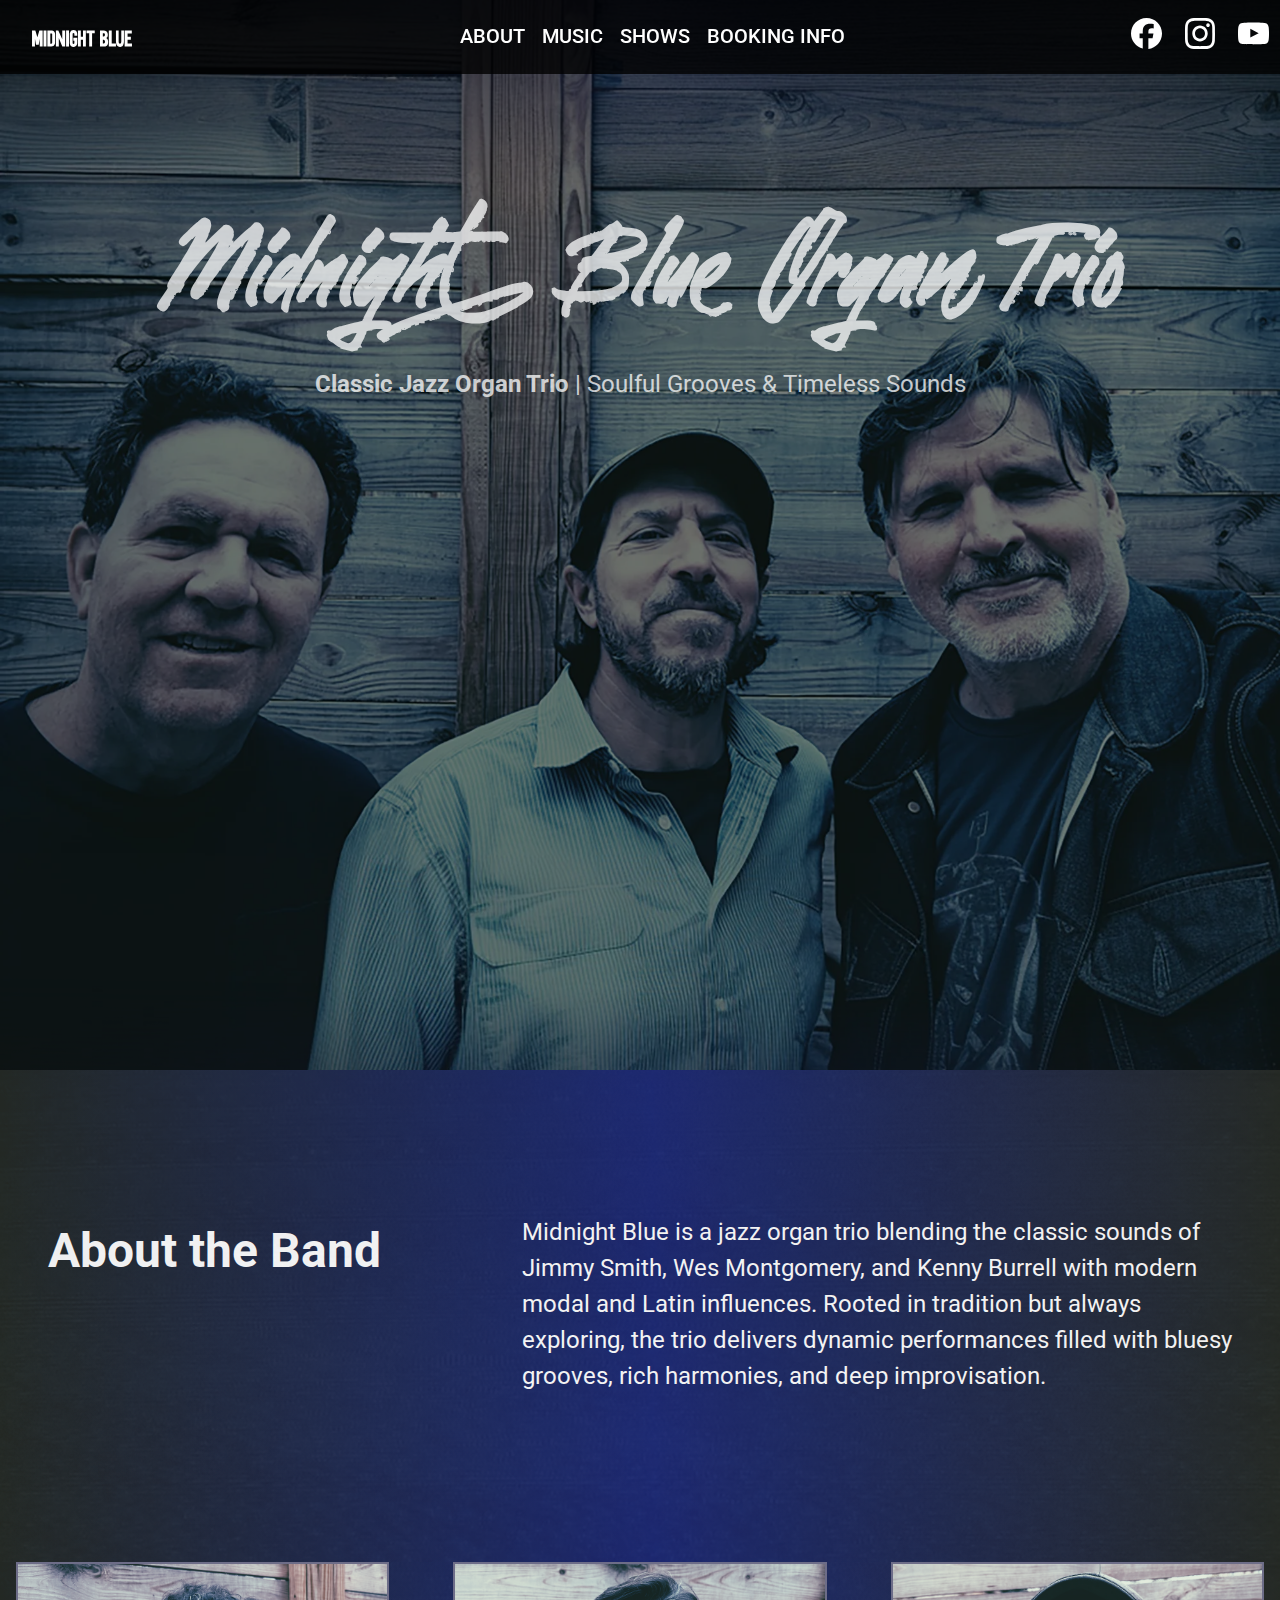
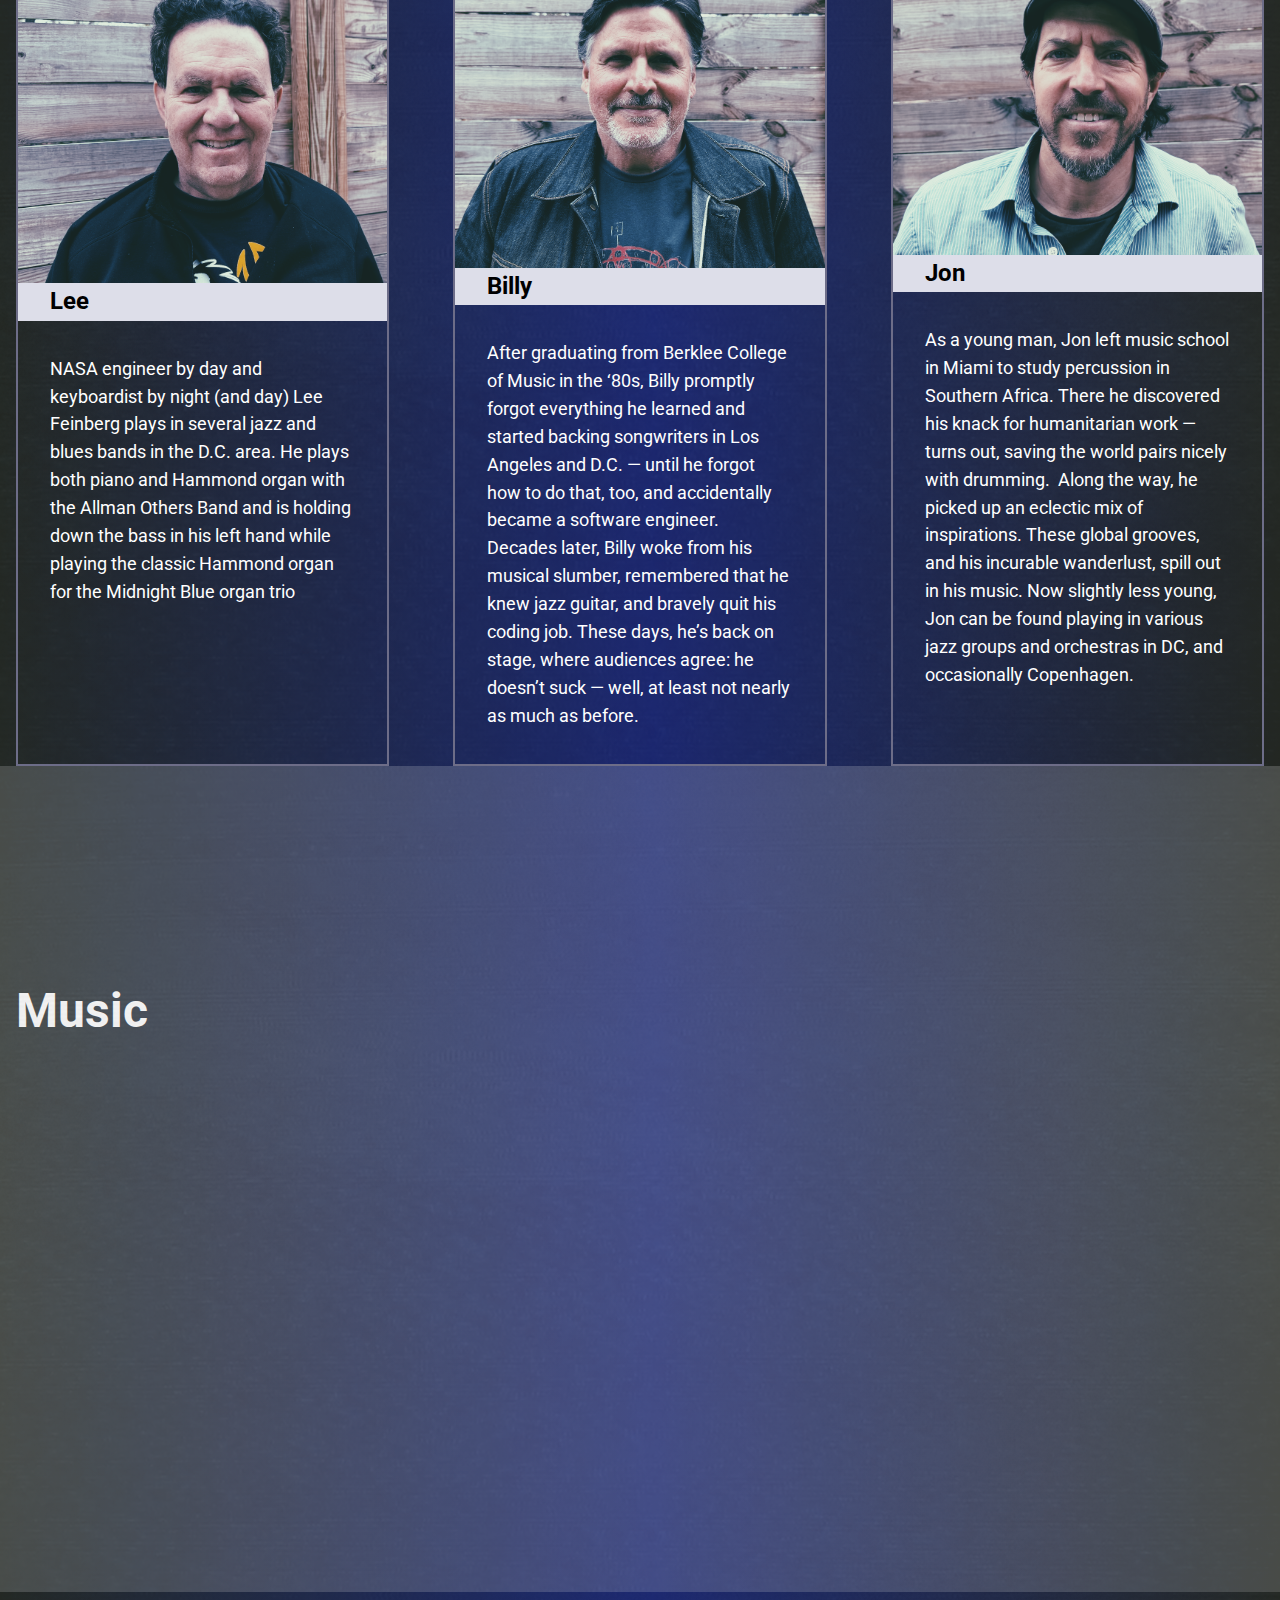
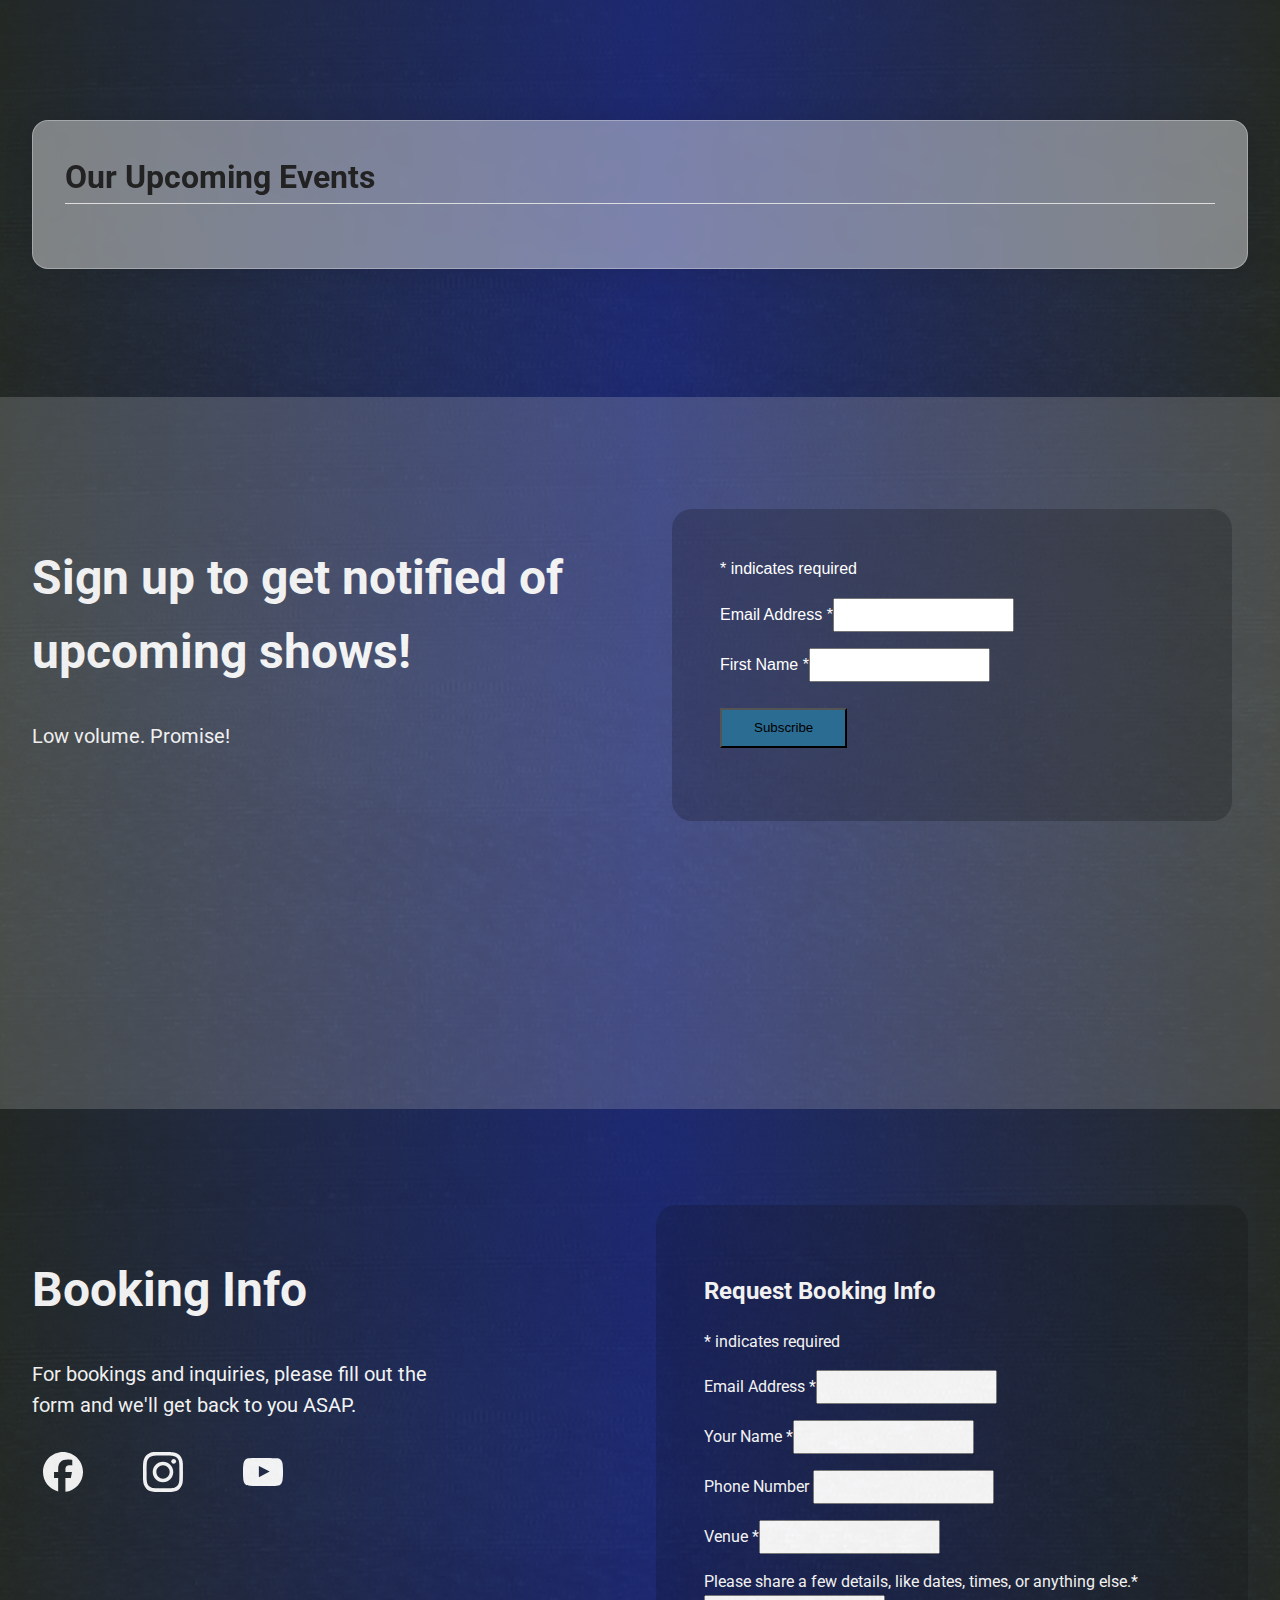
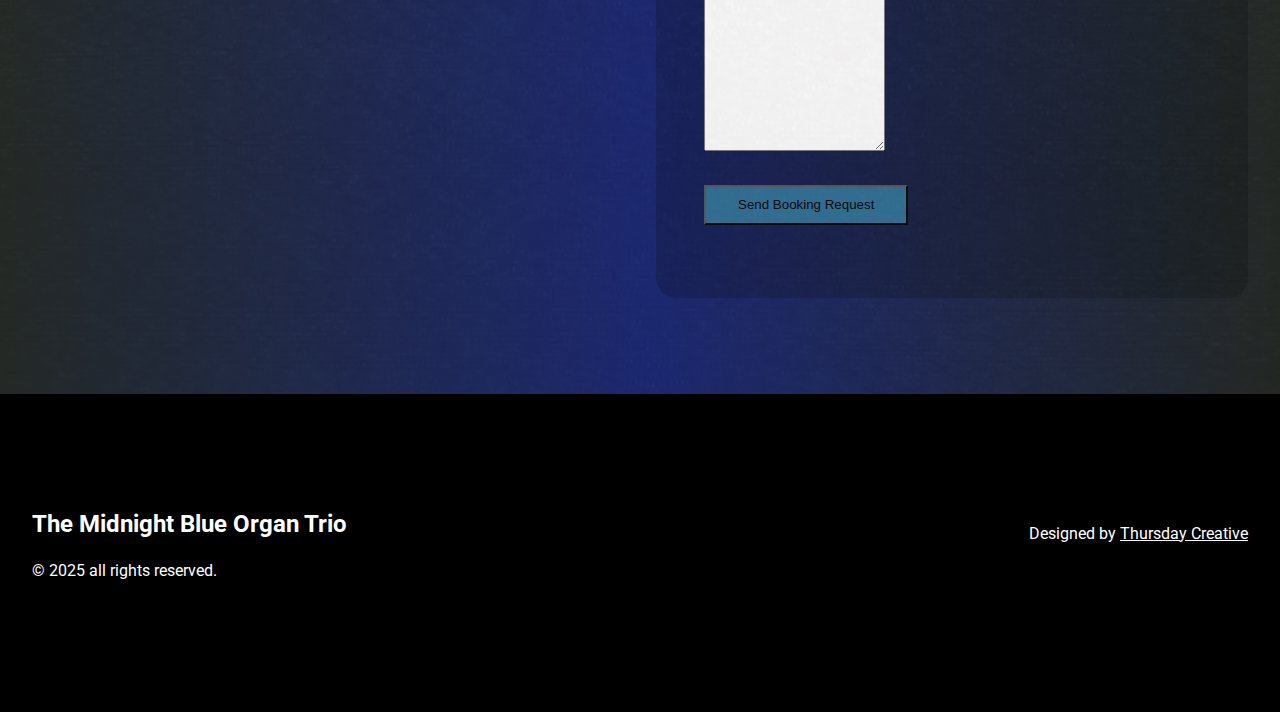
==== commit b97ed3b3: "Update index.html" ====
--- a/index.html
+++ b/index.html
@@ -11,7 +11,7 @@
 
     <link rel="icon" type="image/png" href="images/mbot_logo2.png">
 
-    <meta property="og:title" content="The Midnight Blue Organ Trio ">
+    <meta property="og:title" content=" The Midnight Blue Organ Trio ">
     <meta property="og:description"
         content="Midnight Blue Organ Trio: where vintage jazz cool gets a fresh D.C. shine &mdash; think smoky clubs, crisp suits, and the occasional odd meter.">
     <meta property="og:image" content="https://www.midnightblueorgantrio.com/images/web_snapshot.png">
@@ -335,15 +335,15 @@
                                 <div class="mc-field-group"><label for="mce-COMPANY">Venue <span
                                             class="asterisk">*</span></label><input type="text" name="COMPANY"
                                         class="required text" id="mce-COMPANY" required="" value=""></div>
-                                <div class="mc-field-group"><label for="mce-MMERGE2">Anything else you want to share,
-                                        like dates and times?
+                                <div class="mc-field-group"><label for="mce-MMERGE2">Please share a few details, like dates, times, or anything else.<span
+                                            class="asterisk">*</span>
                                     </label><textarea rows="10" type="text" name="MMERGE2" class="text" id="mce-MMERGE2"
                                         value=""
                                         data-csext-root-mirror-id="csext-root-mirror-d574932074f9a6ecd6030d3d2f00f6d0"></textarea>
                                 </div>
                                 <div id="mce-responses" class="clear foot">
                                     <div class="response" id="mce-error-response" style="display: none;"></div>
-                                    <div class="response" id="mce-success-response" style="display: none;"></div>
+                                    <div class="response" id="mce-success-response" style="display: none;">Thank you! We'll be in touch ASAP.</div>
                                 </div>
                                 <div aria-hidden="true" style="position: absolute; left: -5000px;">
                                     /* real people should not fill this in and expect good things - do not remove this
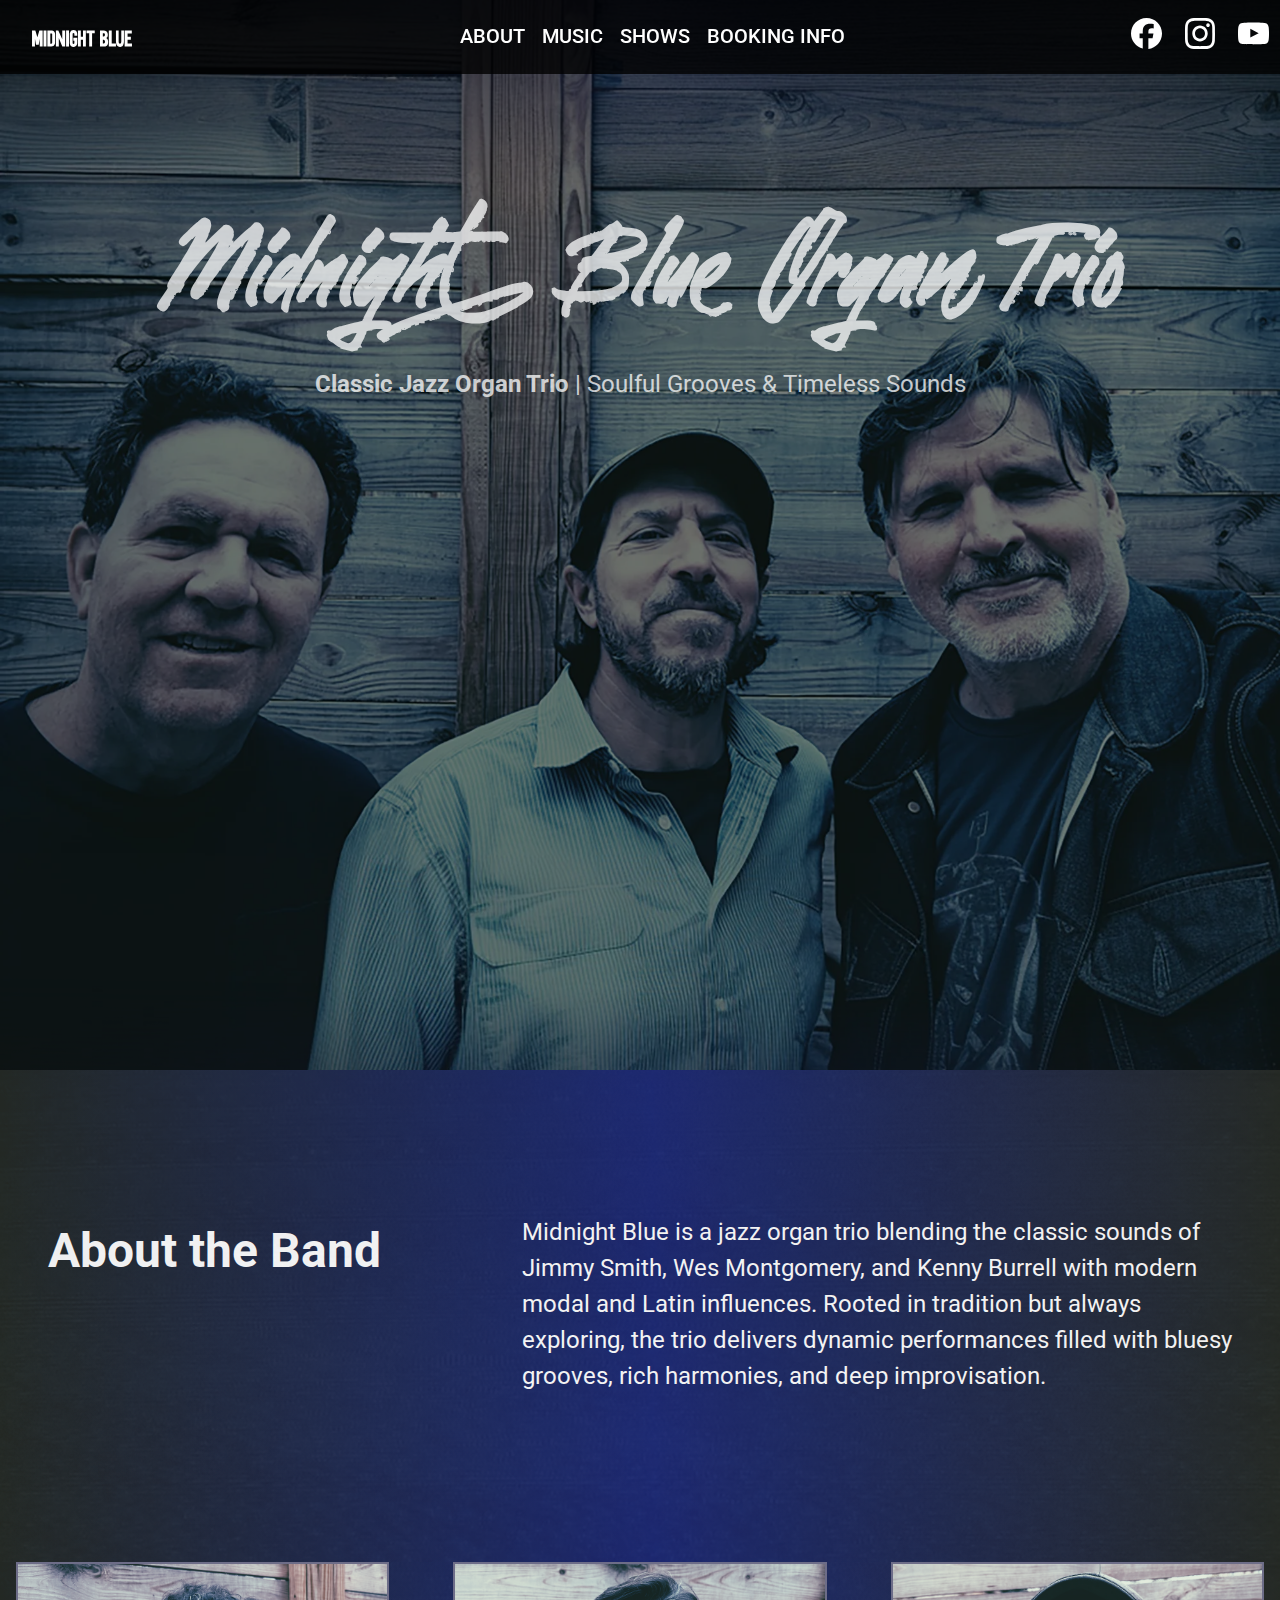
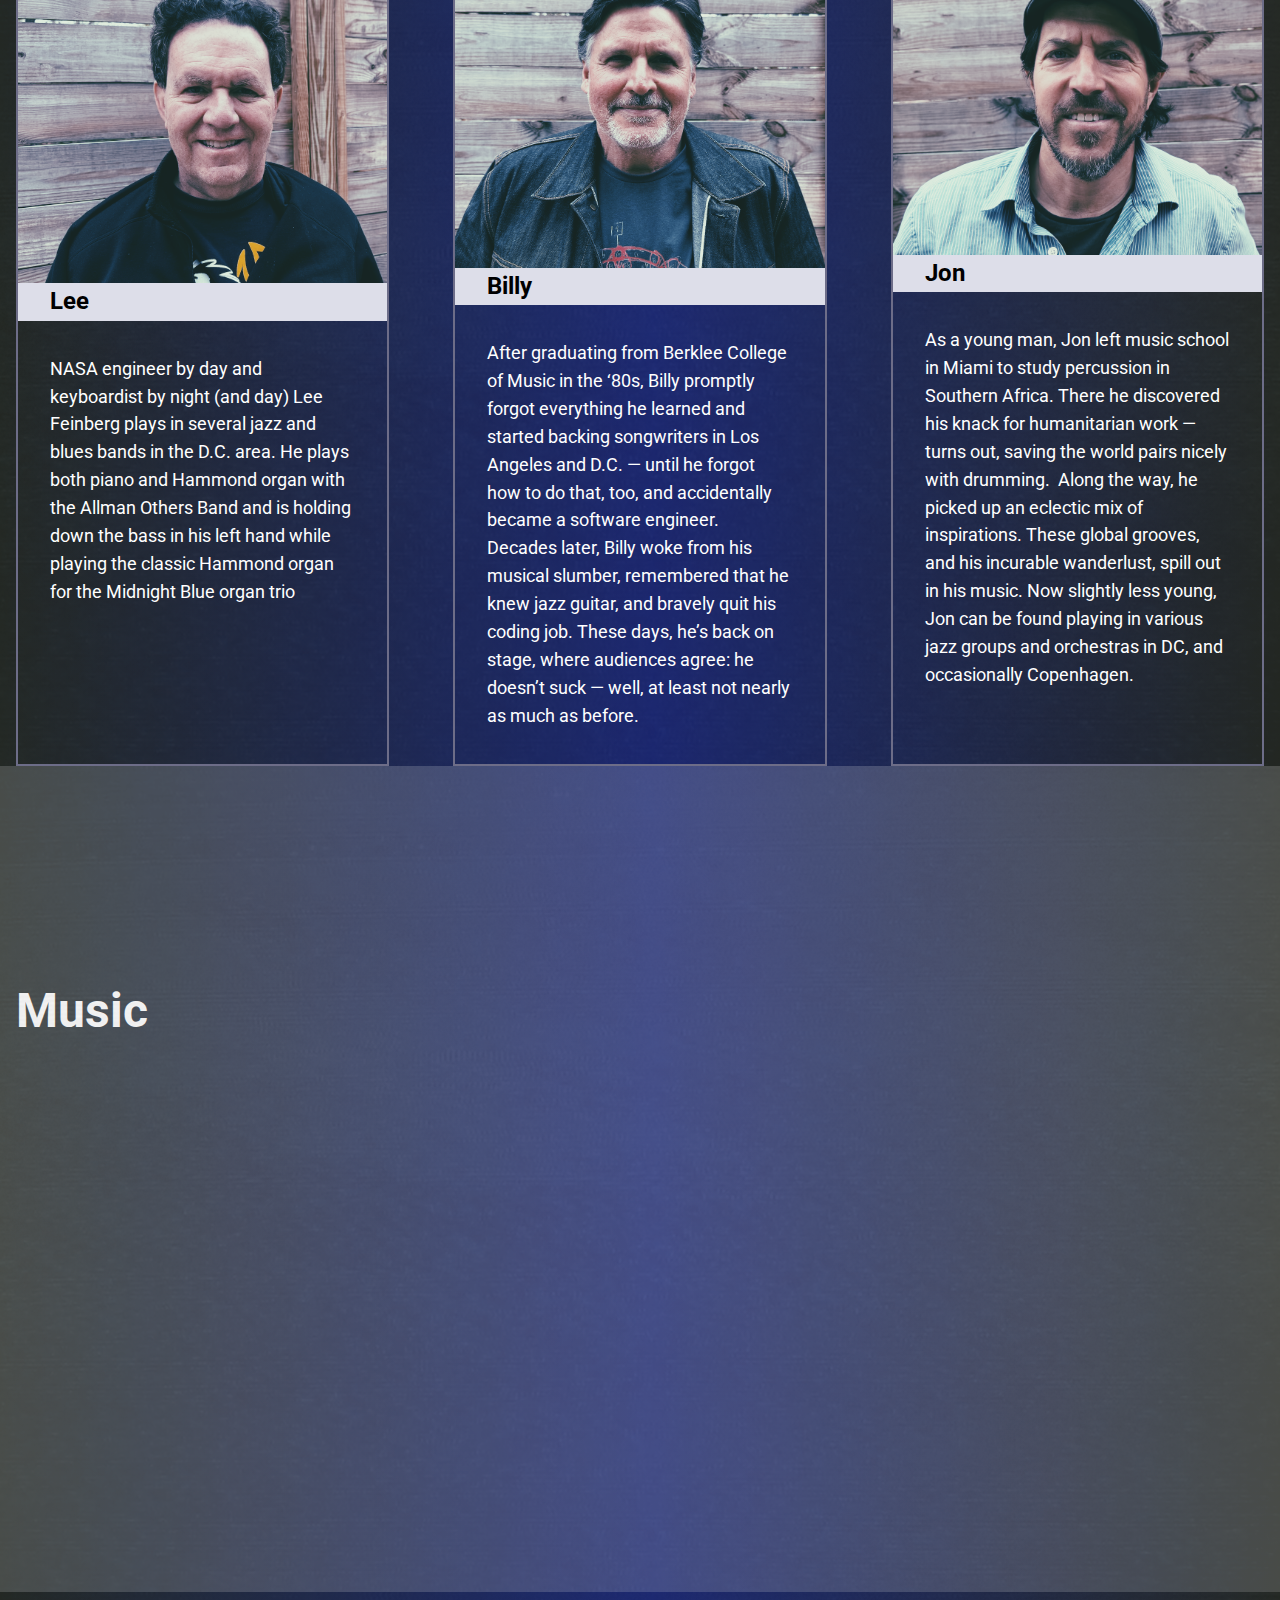
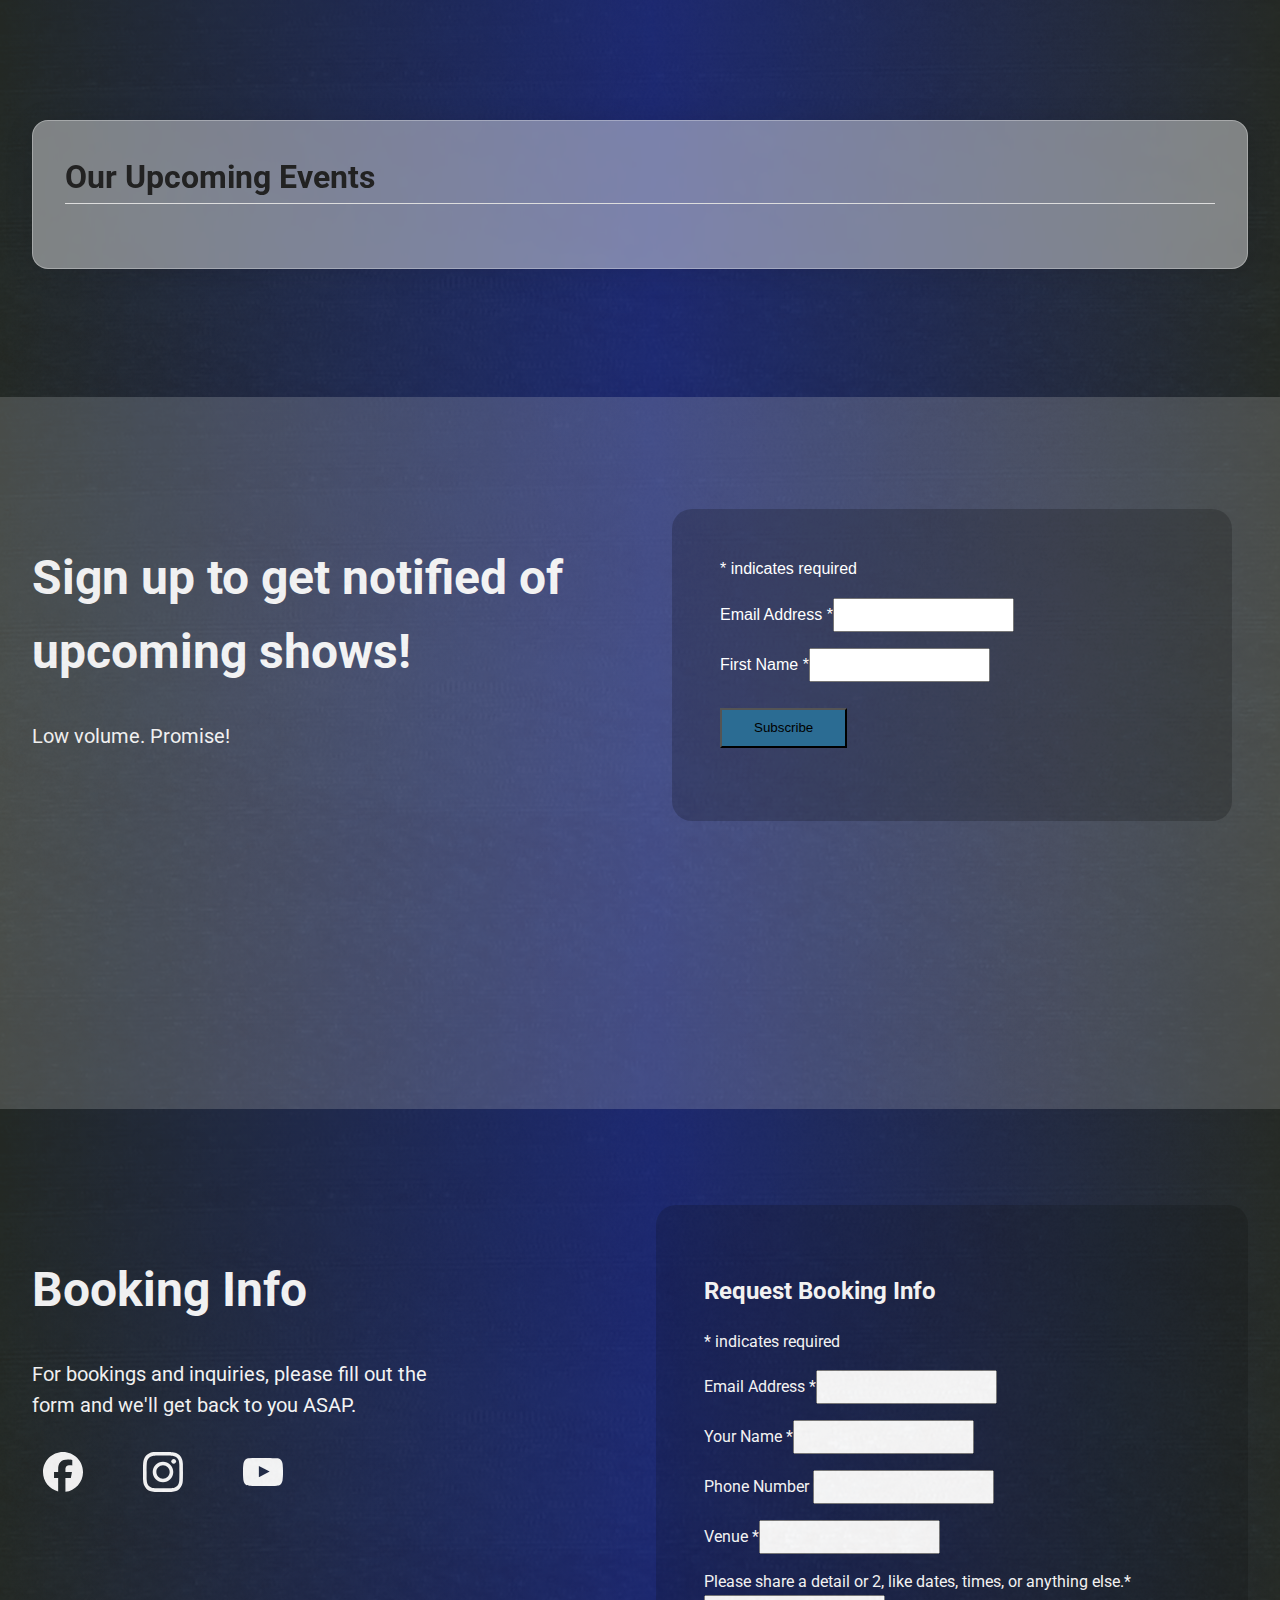
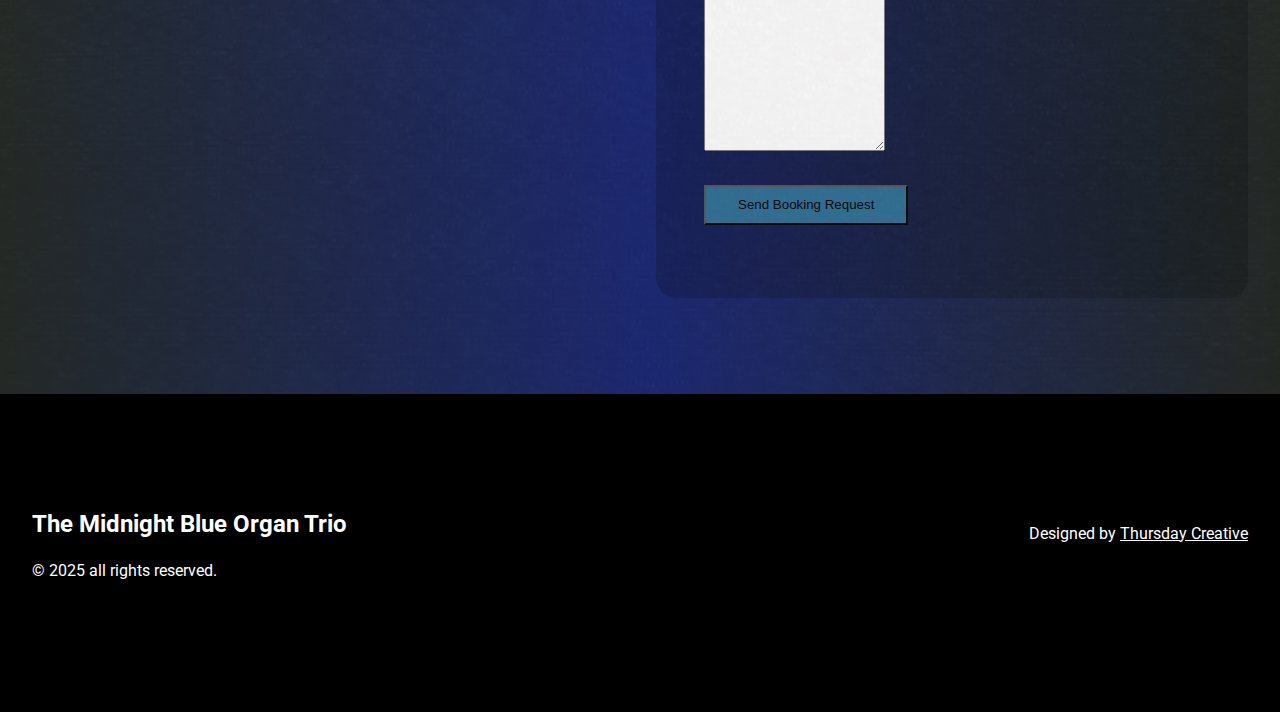
==== commit 5645aa18: "cleaning up some code" ====
--- a/index.html
+++ b/index.html
@@ -13,12 +13,13 @@
 
     <meta property="og:title" content=" The Midnight Blue Organ Trio ">
     <meta property="og:description"
-        content="Midnight Blue Organ Trio: where vintage jazz cool gets a fresh D.C. shine &mdash; think smoky clubs, crisp suits, and the occasional odd meter.">
+          content="Midnight Blue Organ Trio: where vintage jazz cool gets a fresh D.C. shine &mdash; think smoky clubs, crisp suits, and the occasional odd meter.">
     <meta property="og:image" content="https://www.midnightblueorgantrio.com/images/web_snapshot.png">
     <meta property="og:url" content="https://www.midnightblueorgantrio.com/">
     <meta property="og:type" content="website">
 
     <meta name="viewport" content="width=device-width, initial-scale=1.0">
+
     <!-- Css -->
     <link href="//cdn-images.mailchimp.com/embedcode/classic-061523.css" rel="stylesheet" type="text/css">
     <link href="css/main.css" rel="stylesheet" type="text/css" media="all" />
@@ -26,10 +27,6 @@
 
     <link rel="preconnect" href="https://fonts.googleapis.com">
     <link rel="preconnect" href="https://fonts.gstatic.com" crossorigin>
-    <link href="https://fonts.googleapis.com/css2?family=Permanent+Marker&display=swap" rel="stylesheet">
-    <link
-        href="https://fonts.googleapis.com/css2?family=Barlow:ital,wght@0,100;0,200;0,300;0,400;0,500;0,600;0,700;0,800;0,900;1,100;1,200;1,300;1,400;1,500;1,600;1,700;1,800;1,900&family=Permanent+Marker&display=swap"
-        rel="stylesheet">
     <link href="//fonts.googleapis.com/css?family=Roboto:300,400,500" rel="stylesheet">
 </head>
 
@@ -335,7 +332,7 @@
                                 <div class="mc-field-group"><label for="mce-COMPANY">Venue <span
                                             class="asterisk">*</span></label><input type="text" name="COMPANY"
                                         class="required text" id="mce-COMPANY" required="" value=""></div>
-                                <div class="mc-field-group"><label for="mce-MMERGE2">Please share a few details, like dates, times, or anything else.<span
+                                <div class="mc-field-group"><label for="mce-MMERGE2">Please share a detail or 2, like dates, times, or anything else.<span
                                             class="asterisk">*</span>
                                     </label><textarea rows="10" type="text" name="MMERGE2" class="text" id="mce-MMERGE2"
                                         value=""
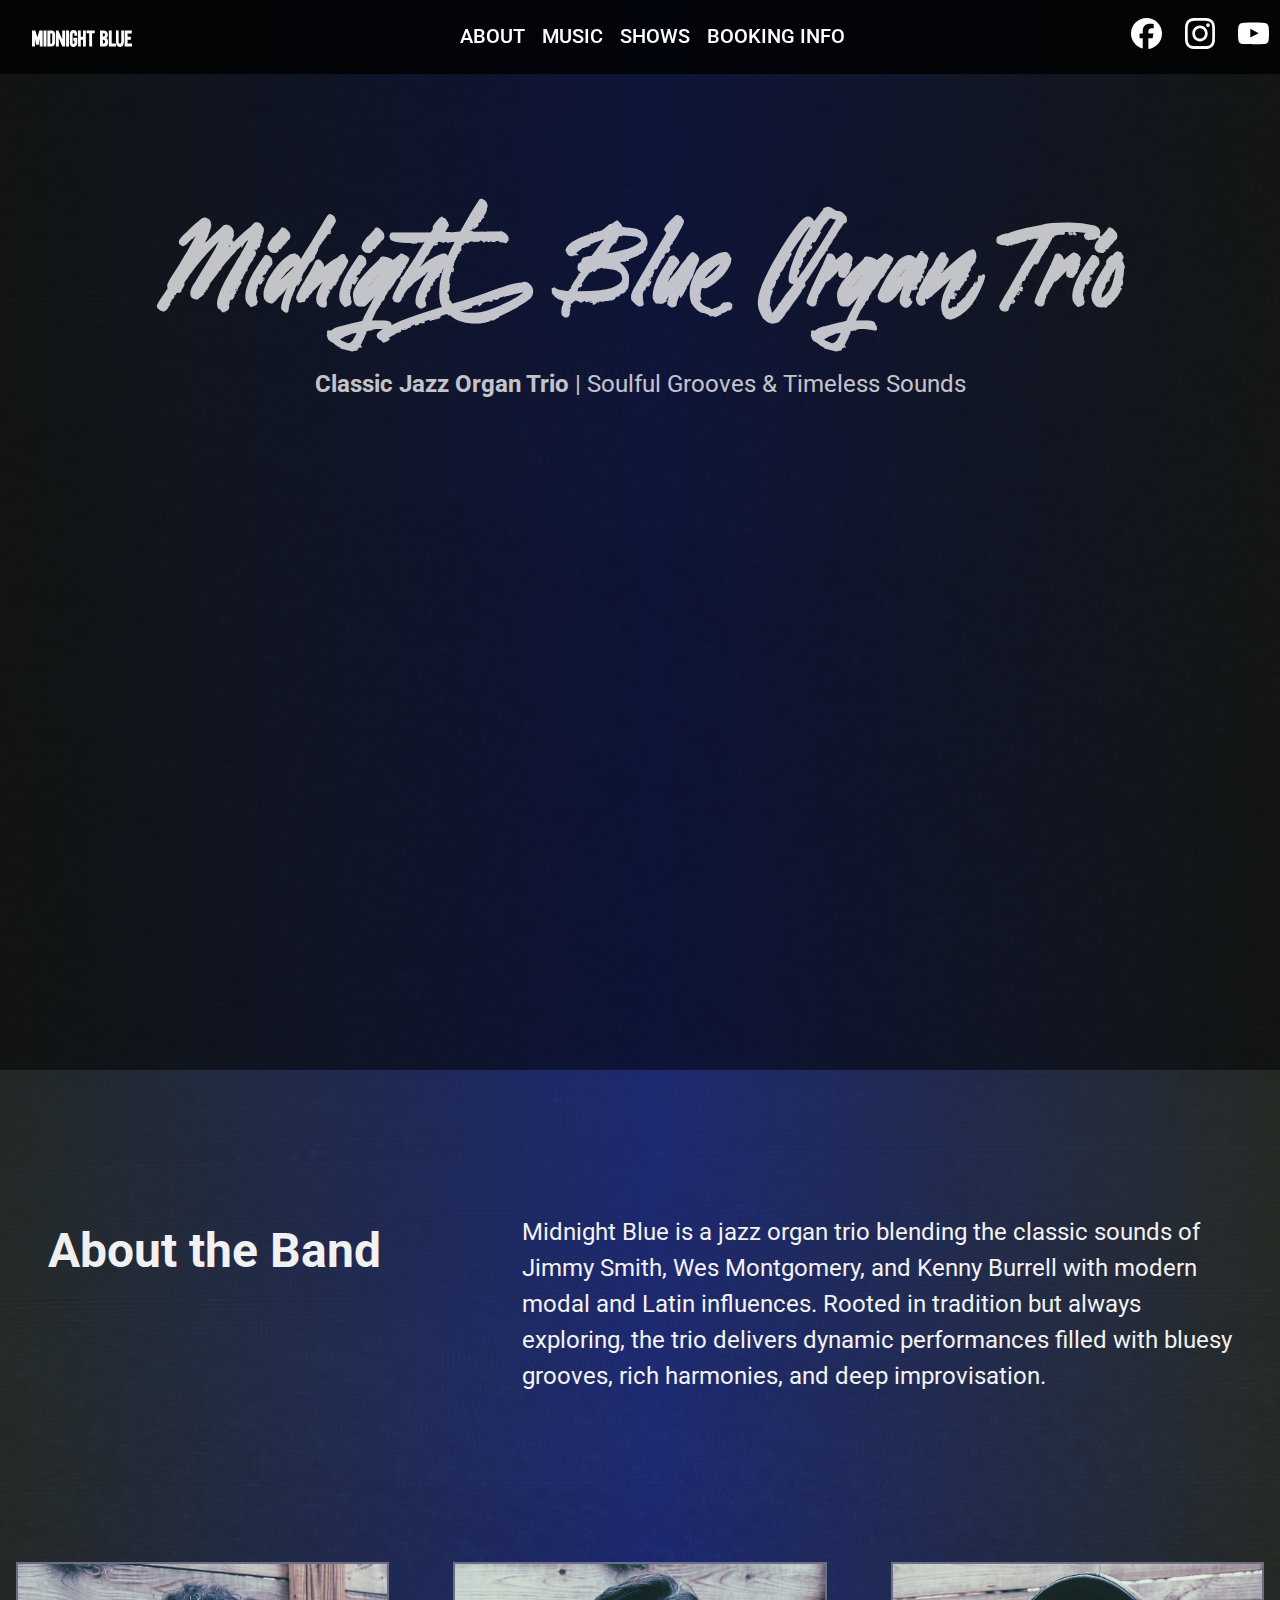
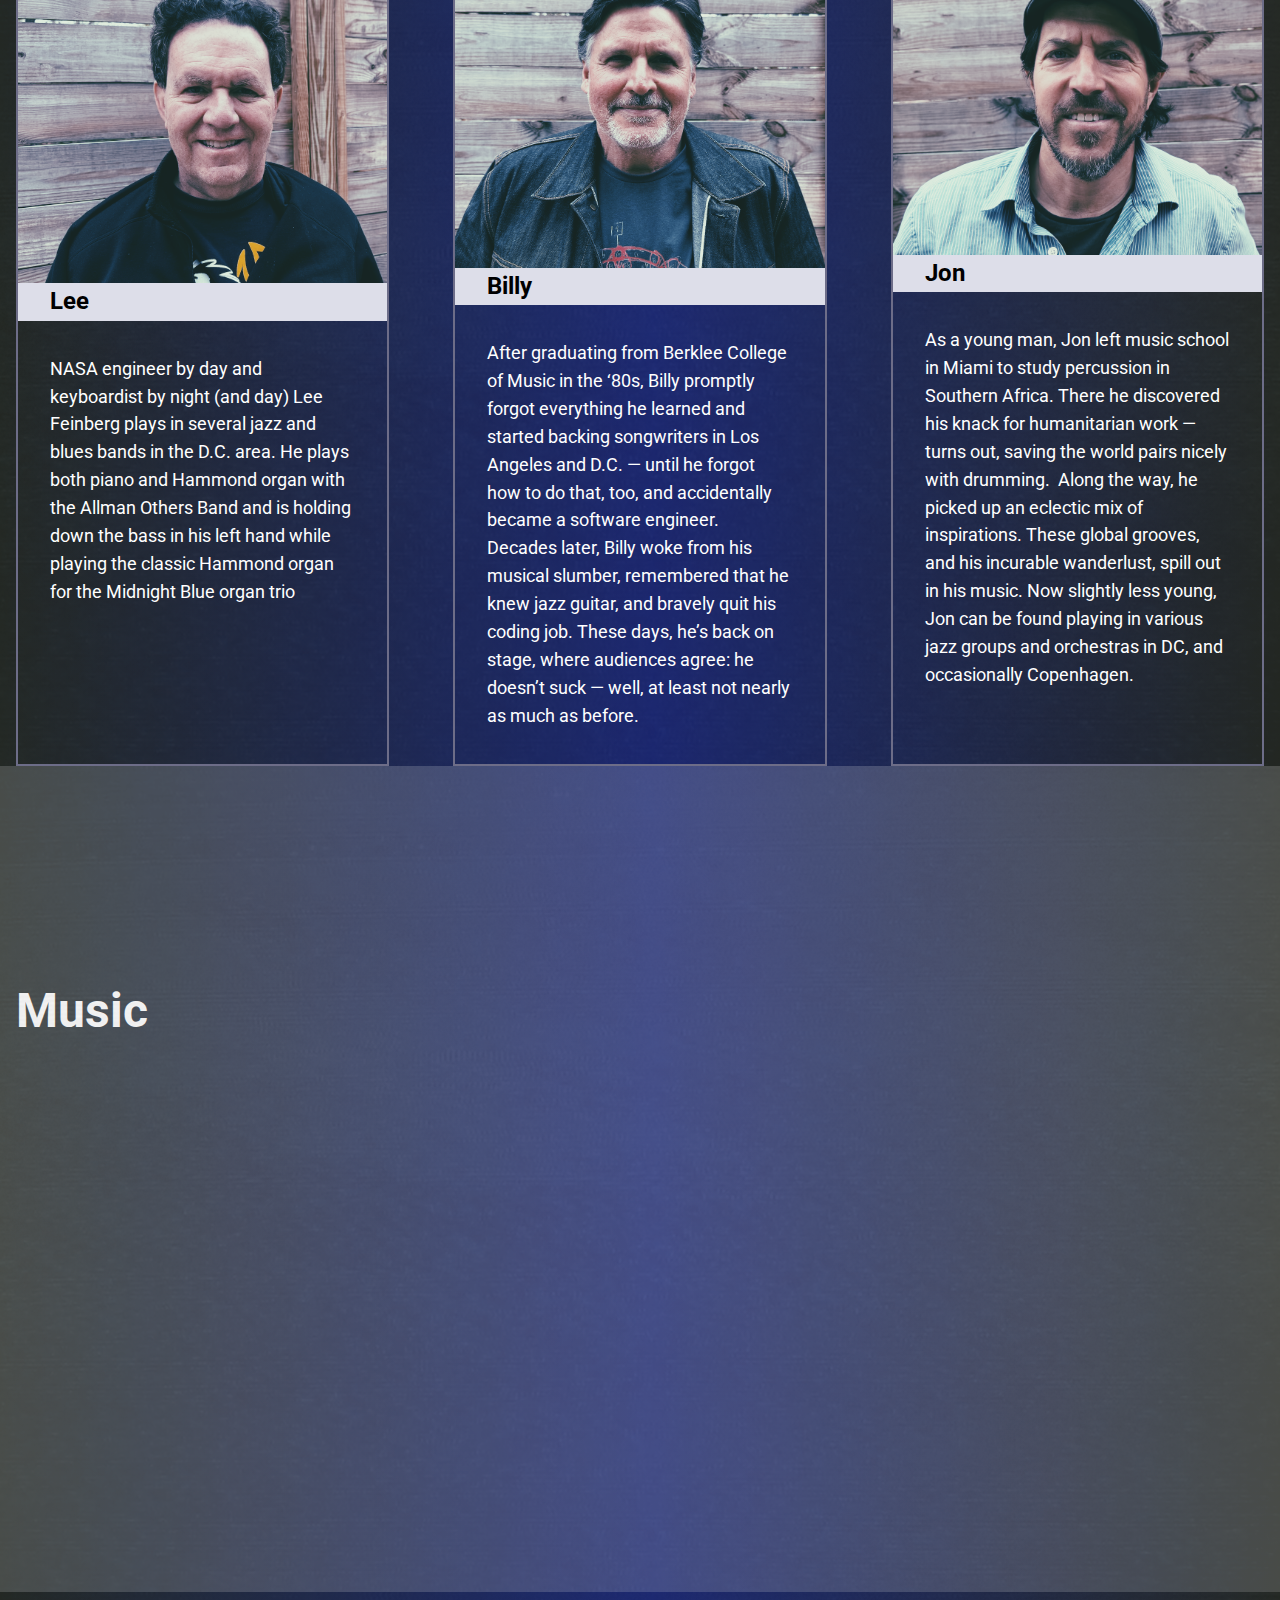
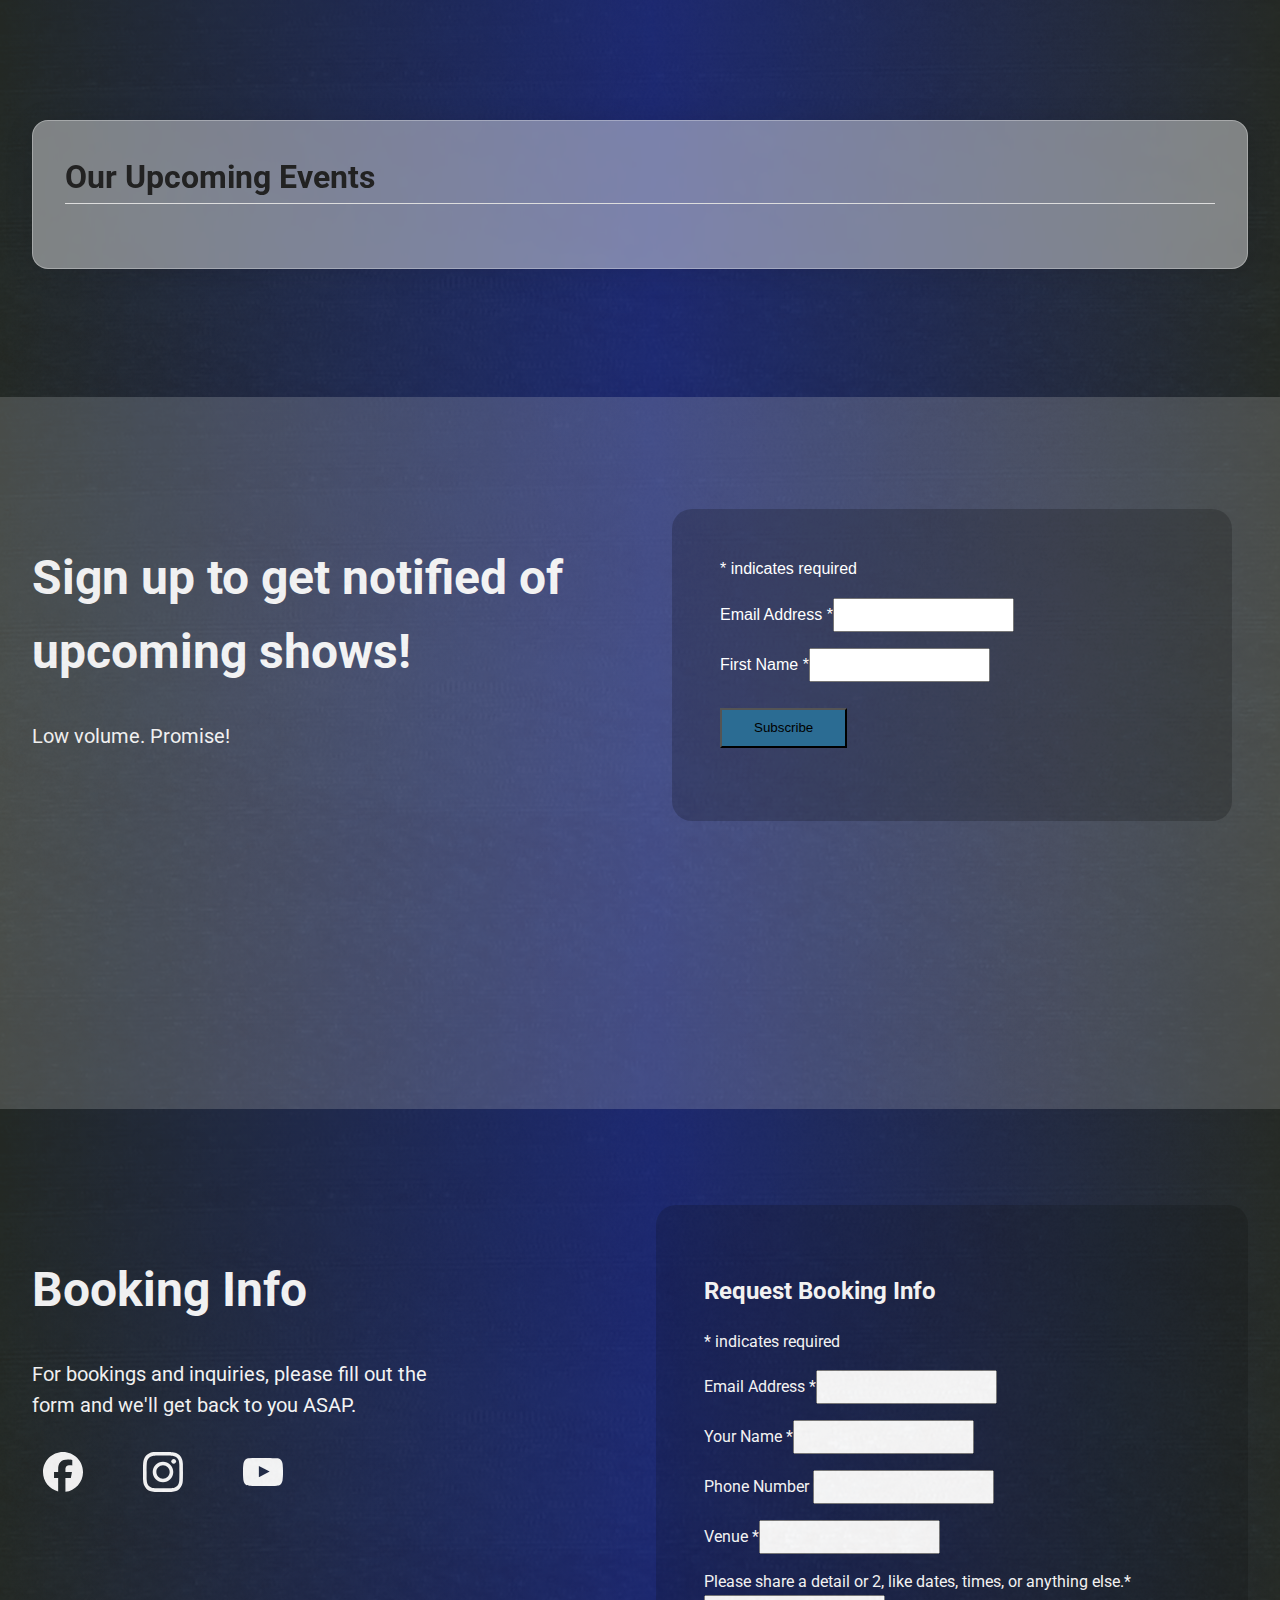
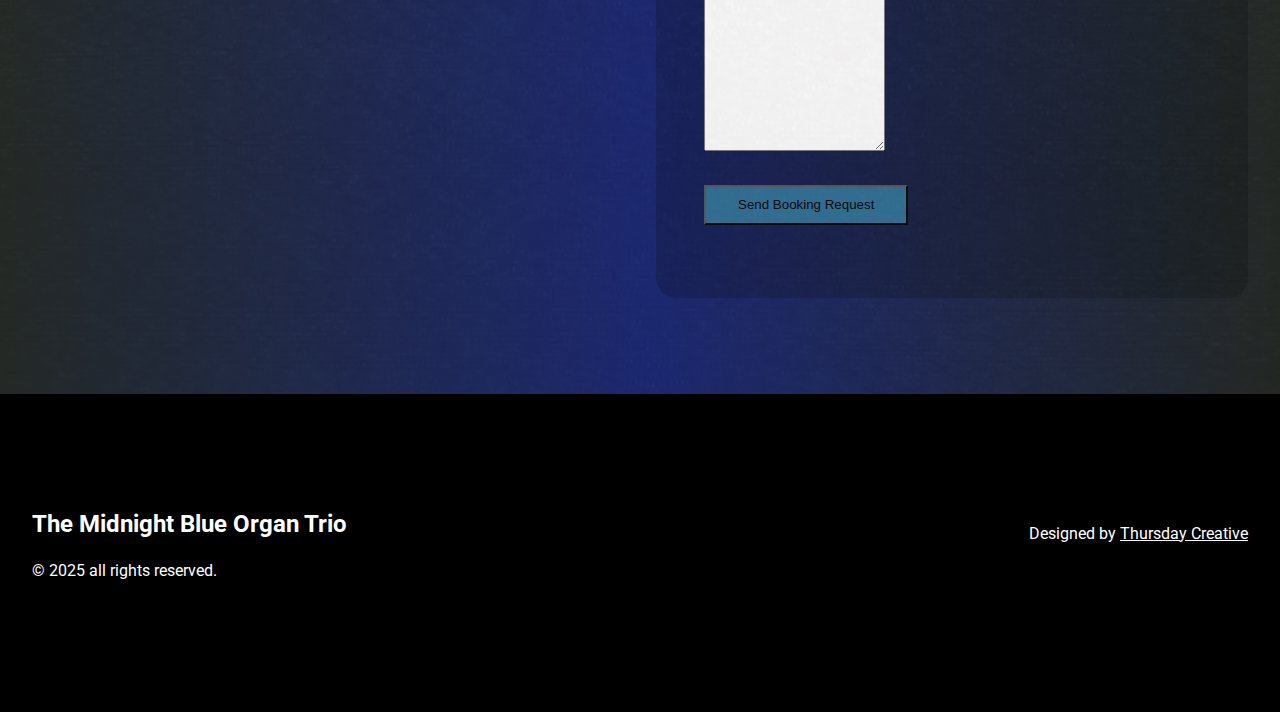
==== commit d25fdea0: "Update index.html" ====
--- a/index.html
+++ b/index.html
@@ -320,28 +320,35 @@
                             <div id="mc_embed_signup_scroll">
                                 <h2>Request Booking Info</h2>
                                 <div class="indicates-required"><span class="asterisk">*</span> indicates required</div>
+
                                 <div class="mc-field-group"><label for="mce-EMAIL">Email Address <span
                                             class="asterisk">*</span></label><input type="email" name="EMAIL"
                                         class="required email" id="mce-EMAIL" required="" value=""></div>
+                                
                                 <div class="mc-field-group"><label for="mce-FNAME">Your Name <span
                                             class="asterisk">*</span></label><input type="text" name="FNAME"
                                         class="required text" id="mce-FNAME" required="" value=""></div>
+                                
                                 <div class="mc-field-group"><label for="mce-PHONE">Phone Number
                                     </label><input type="text" name="PHONE" class="REQ_CSS" id="mce-PHONE" value="">
                                 </div>
+                               
                                 <div class="mc-field-group"><label for="mce-COMPANY">Venue <span
                                             class="asterisk">*</span></label><input type="text" name="COMPANY"
                                         class="required text" id="mce-COMPANY" required="" value=""></div>
+                                
                                 <div class="mc-field-group"><label for="mce-MMERGE2">Please share a detail or 2, like dates, times, or anything else.<span
                                             class="asterisk">*</span>
                                     </label><textarea rows="10" type="text" name="MMERGE2" class="text" id="mce-MMERGE2"
                                         value=""
                                         data-csext-root-mirror-id="csext-root-mirror-d574932074f9a6ecd6030d3d2f00f6d0"></textarea>
                                 </div>
+                                
                                 <div id="mce-responses" class="clear foot">
                                     <div class="response" id="mce-error-response" style="display: none;"></div>
                                     <div class="response" id="mce-success-response" style="display: none;">Thank you! We'll be in touch ASAP.</div>
                                 </div>
+
                                 <div aria-hidden="true" style="position: absolute; left: -5000px;">
                                     /* real people should not fill this in and expect good things - do not remove this
                                     or risk form bot signups */
@@ -390,7 +397,11 @@
                                     contentType: 'application/json; charset=utf-8',
                                     success: function (resp) {
                                         if (resp.result === 'success') {
-                                            $form.find('#mce-success-response').show().html(resp.msg);
+                                            //Default-->  $form.find('#mce-success-response').show().html(resp.msg);
+
+                                            //Replace it with sumpin' better, but not sure this is working ...?
+                                            var success_msg = "Thanks! We\'ll be in touch ASAP.";
+                                            $form.find('#mce-success-response').show().html(success_msg);
                                             $form[0].reset();
                                         } else {
                                             $form.find('#mce-error-response').show().html(resp.msg);
